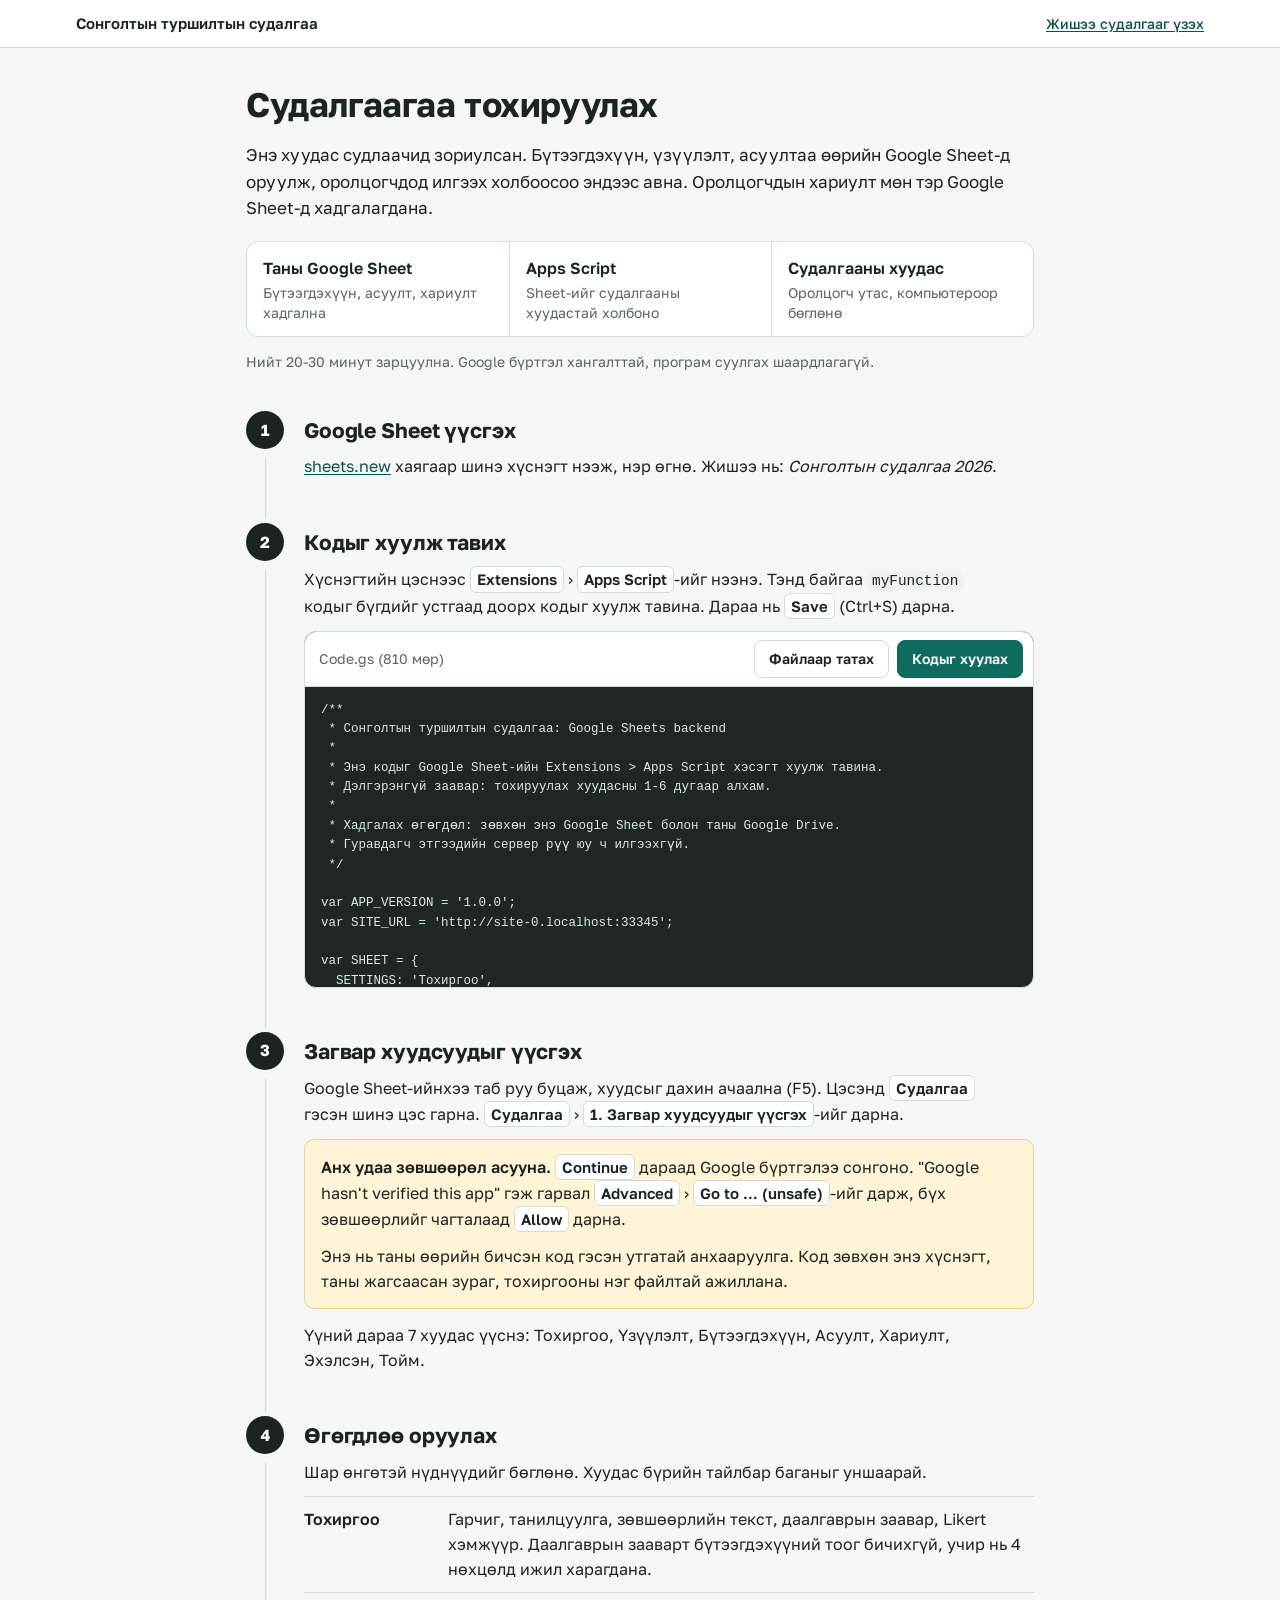
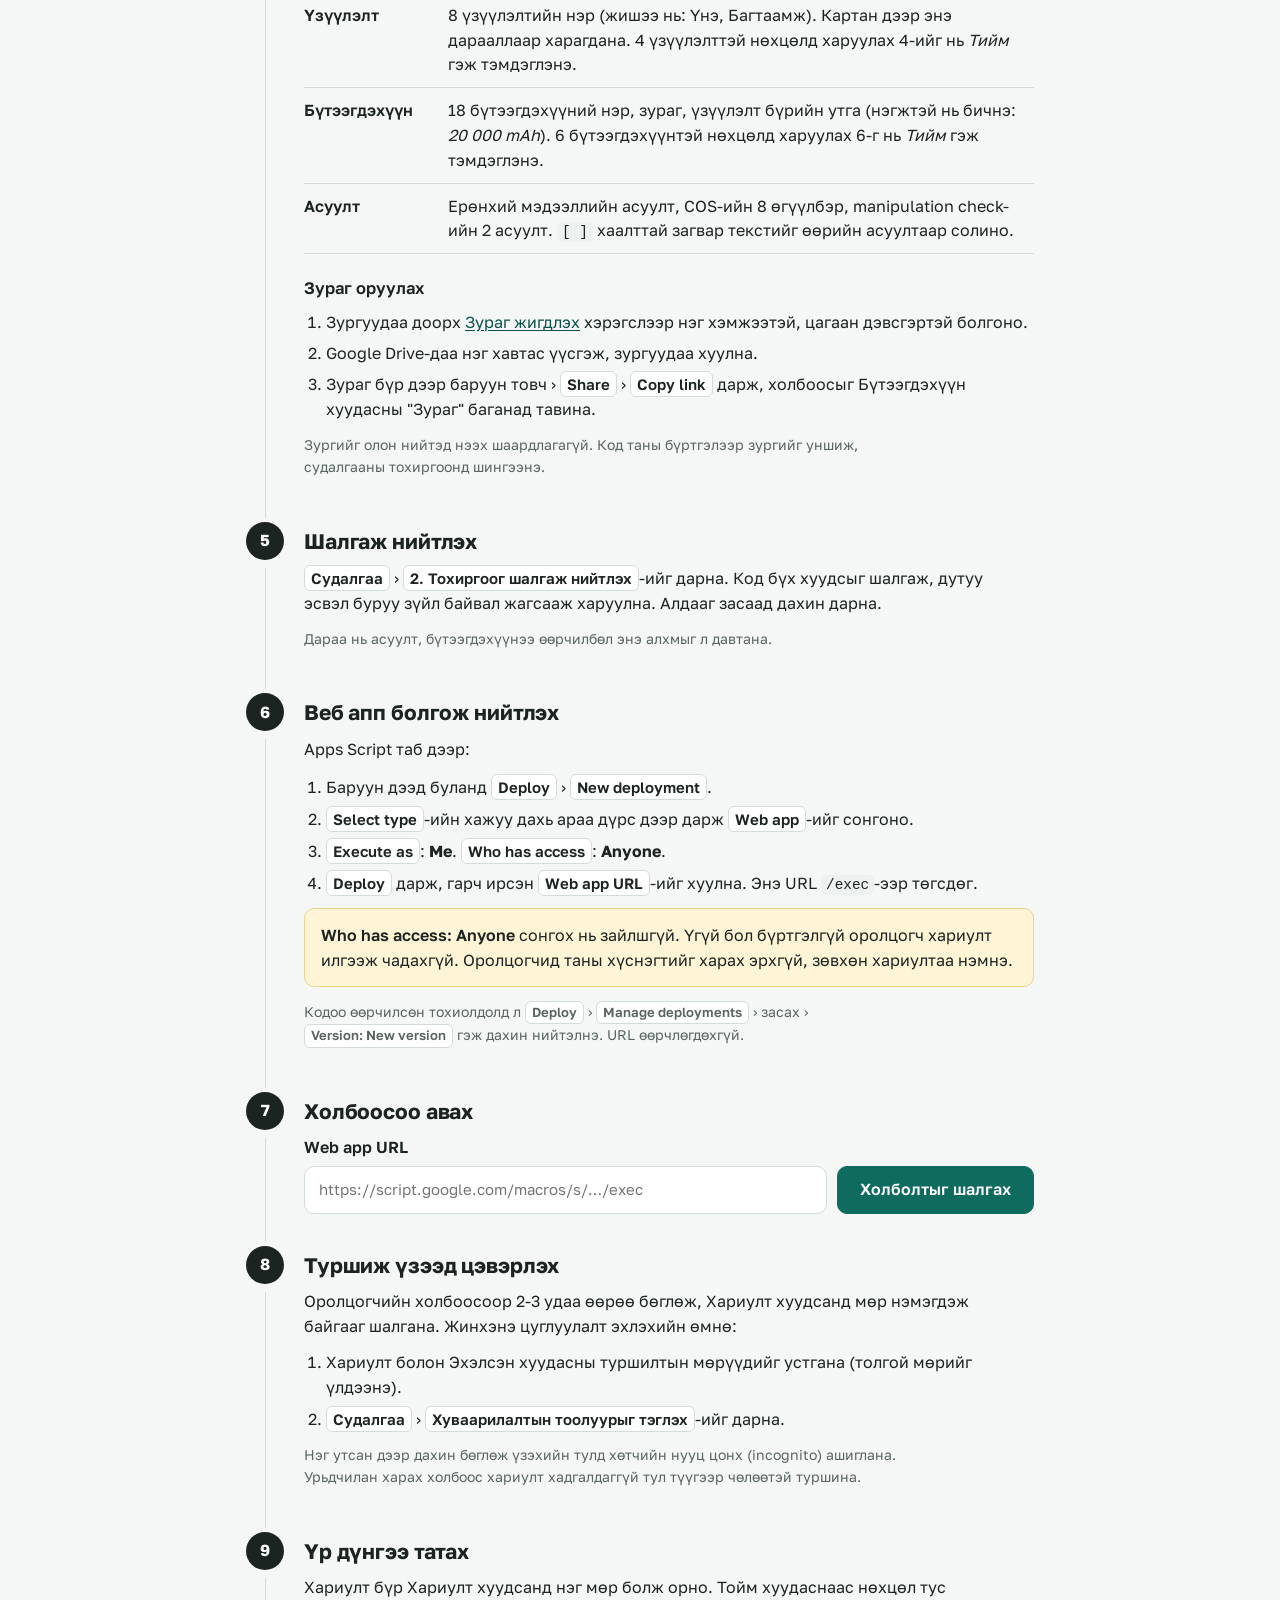
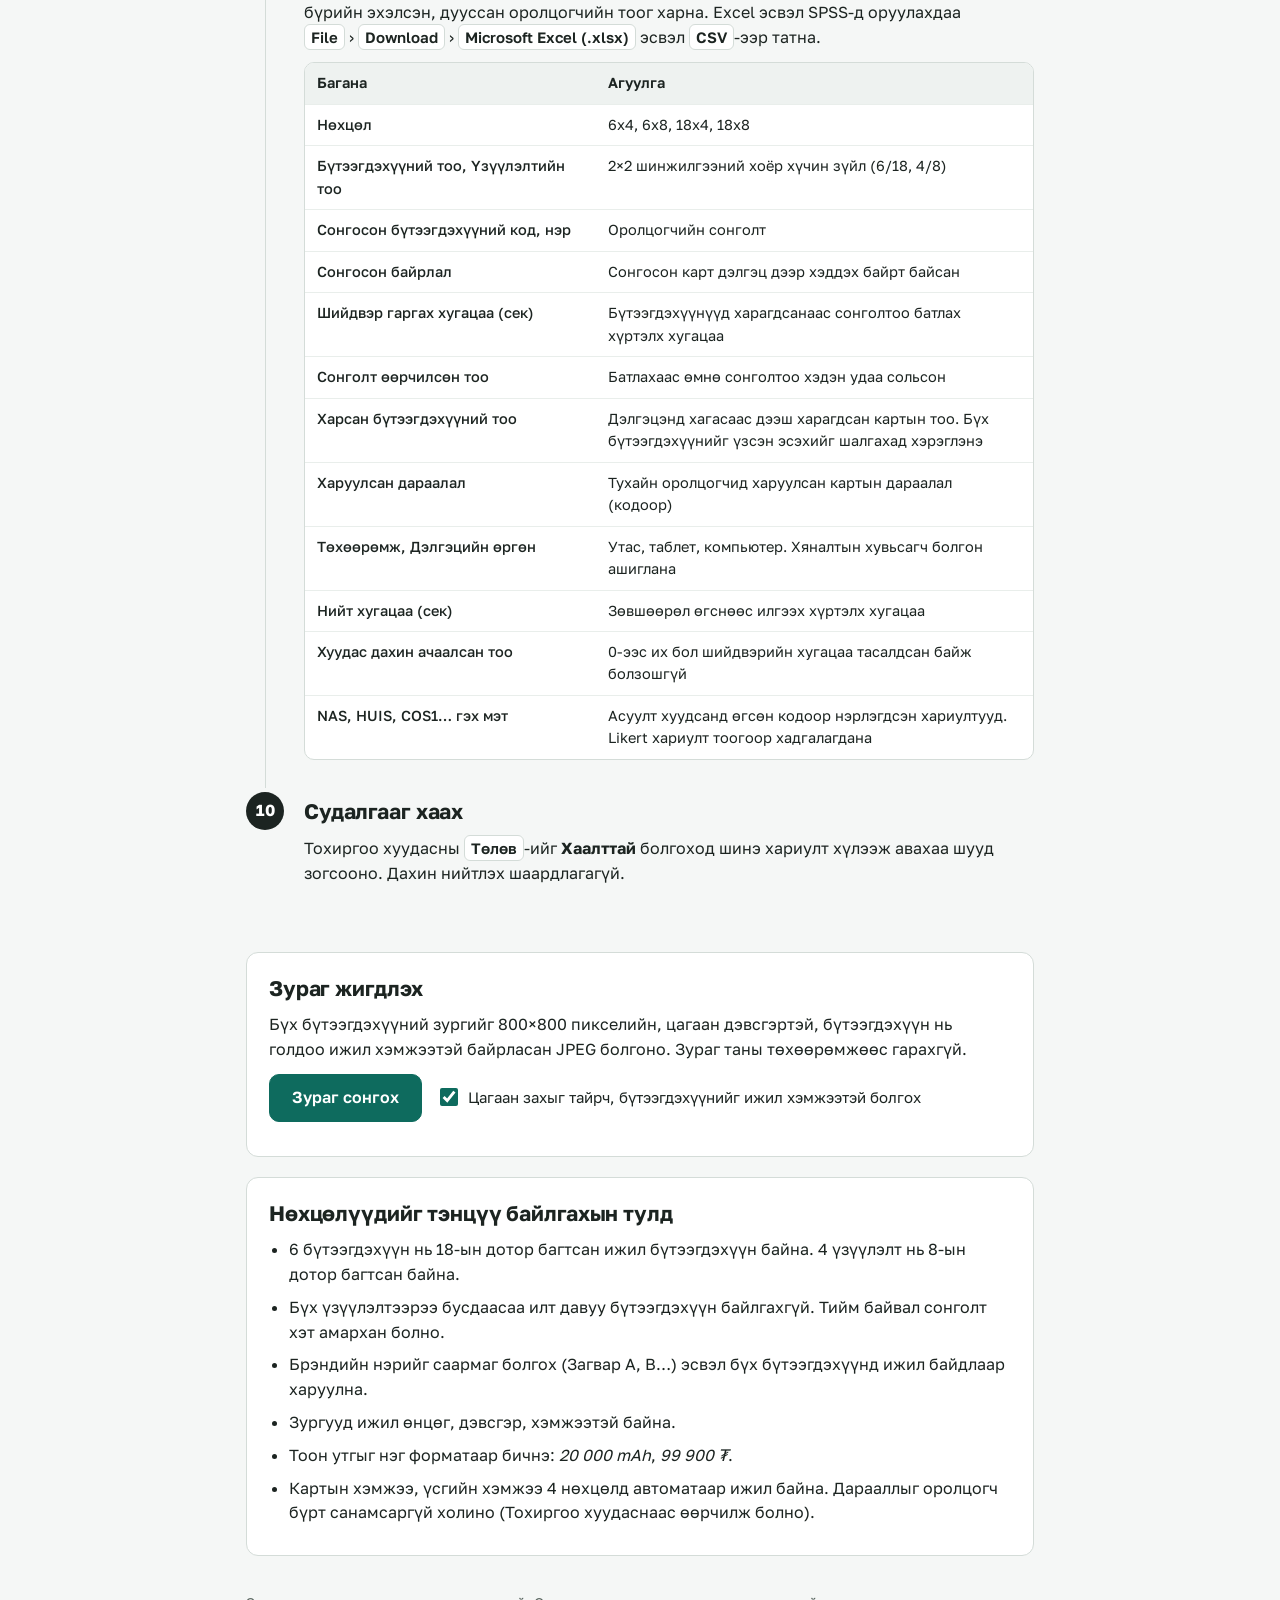
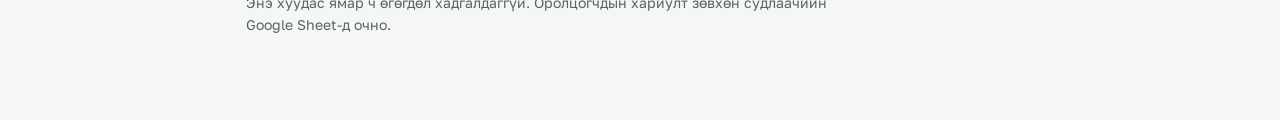
==== setup.html @ f1261e04 "Choice overload survey: participant page, researcher setup guide, Apps Script backend Co-Authored-By" ====
<!doctype html>
<html lang="mn">
<head>
  <meta charset="utf-8">
  <meta name="viewport" content="width=device-width, initial-scale=1, viewport-fit=cover">
  <meta name="robots" content="noindex, nofollow">
  <meta name="theme-color" content="#ffffff">
  <title>Судалгаагаа тохируулах</title>
  <link rel="icon" href="data:image/svg+xml,%3Csvg xmlns='http://www.w3.org/2000/svg' viewBox='0 0 32 32'%3E%3Crect width='32' height='32' rx='8' fill='%230e6b5e'/%3E%3Cpath d='M9 16.5l4.5 4.5L23 11.5' fill='none' stroke='white' stroke-width='3.2' stroke-linecap='round' stroke-linejoin='round'/%3E%3C/svg%3E">
  <link rel="stylesheet" href="assets/app.css">
  <link rel="stylesheet" href="assets/setup.css">
</head>
<body>
  <header class="topbar">
    <div class="topbar__inner">
      <span class="topbar__title">Сонголтын туршилтын судалгаа</span>
      <a class="topbar__link" href="./?demo=1">Жишээ судалгааг үзэх</a>
    </div>
  </header>

  <main class="doc">
    <section class="hero">
      <h1 class="title">Судалгаагаа тохируулах</h1>
      <p class="lead">Энэ хуудас судлаачид зориулсан. Бүтээгдэхүүн, үзүүлэлт, асуултаа өөрийн Google Sheet-д оруулж, оролцогчдод илгээх холбоосоо эндээс авна. Оролцогчдын хариулт мөн тэр Google Sheet-д хадгалагдана.</p>
      <div class="flow" aria-label="Ажиллах зарчим">
        <div class="flow__item"><strong>Таны Google Sheet</strong><span>Бүтээгдэхүүн, асуулт, хариулт хадгална</span></div>
        <div class="flow__item"><strong>Apps Script</strong><span>Sheet-ийг судалгааны хуудастай холбоно</span></div>
        <div class="flow__item"><strong>Судалгааны хуудас</strong><span>Оролцогч утас, компьютероор бөглөнө</span></div>
      </div>
      <p class="fine">Нийт 20-30 минут зарцуулна. Google бүртгэл хангалттай, програм суулгах шаардлагагүй.</p>
    </section>

    <ol class="steps">
      <li class="step-item" id="s1">
        <h2>Google Sheet үүсгэх</h2>
        <p><a href="https://sheets.new" target="_blank" rel="noopener">sheets.new</a> хаягаар шинэ хүснэгт нээж, нэр өгнө. Жишээ нь: <em>Сонголтын судалгаа 2026</em>.</p>
      </li>

      <li class="step-item" id="s2">
        <h2>Кодыг хуулж тавих</h2>
        <p>Хүснэгтийн цэснээс <span class="ui">Extensions</span> › <span class="ui">Apps Script</span>-ийг нээнэ. Тэнд байгаа <code>myFunction</code> кодыг бүгдийг устгаад доорх кодыг хуулж тавина. Дараа нь <span class="ui">Save</span> (Ctrl+S) дарна.</p>
        <div class="codebox">
          <div class="codebox__bar">
            <span id="codeInfo">Code.gs</span>
            <span class="codebox__actions">
              <button class="btn btn--small" type="button" id="downloadCode">Файлаар татах</button>
              <button class="btn btn--small btn--primary" type="button" id="copyCode">Кодыг хуулах</button>
            </span>
          </div>
          <pre class="codebox__pre" id="codePre" tabindex="0">Кодыг ачаалж байна…</pre>
        </div>
        <p class="fine" id="copyNote" role="status"></p>
      </li>

      <li class="step-item" id="s3">
        <h2>Загвар хуудсуудыг үүсгэх</h2>
        <p>Google Sheet-ийнхээ таб руу буцаж, хуудсыг дахин ачаална (F5). Цэсэнд <span class="ui">Судалгаа</span> гэсэн шинэ цэс гарна. <span class="ui">Судалгаа</span> › <span class="ui">1. Загвар хуудсуудыг үүсгэх</span>-ийг дарна.</p>
        <div class="callout">
          <p><strong>Анх удаа зөвшөөрөл асууна.</strong> <span class="ui">Continue</span> дараад Google бүртгэлээ сонгоно. "Google hasn't verified this app" гэж гарвал <span class="ui">Advanced</span> › <span class="ui">Go to … (unsafe)</span>-ийг дарж, бүх зөвшөөрлийг чагталаад <span class="ui">Allow</span> дарна.</p>
          <p>Энэ нь таны өөрийн бичсэн код гэсэн утгатай анхааруулга. Код зөвхөн энэ хүснэгт, таны жагсаасан зураг, тохиргооны нэг файлтай ажиллана.</p>
        </div>
        <p>Үүний дараа 7 хуудас үүснэ: Тохиргоо, Үзүүлэлт, Бүтээгдэхүүн, Асуулт, Хариулт, Эхэлсэн, Тойм.</p>
      </li>

      <li class="step-item" id="s4">
        <h2>Өгөгдлөө оруулах</h2>
        <p>Шар өнгөтэй нүднүүдийг бөглөнө. Хуудас бүрийн тайлбар баганыг уншаарай.</p>
        <dl class="sheetlist">
          <div><dt>Тохиргоо</dt><dd>Гарчиг, танилцуулга, зөвшөөрлийн текст, даалгаврын заавар, Likert хэмжүүр. Даалгаврын зааварт бүтээгдэхүүний тоог бичихгүй, учир нь 4 нөхцөлд ижил харагдана.</dd></div>
          <div><dt>Үзүүлэлт</dt><dd>8 үзүүлэлтийн нэр (жишээ нь: Үнэ, Багтаамж). Картан дээр энэ дарааллаар харагдана. 4 үзүүлэлттэй нөхцөлд харуулах 4-ийг нь <em>Тийм</em> гэж тэмдэглэнэ.</dd></div>
          <div><dt>Бүтээгдэхүүн</dt><dd>18 бүтээгдэхүүний нэр, зураг, үзүүлэлт бүрийн утга (нэгжтэй нь бичнэ: <em>20 000 mAh</em>). 6 бүтээгдэхүүнтэй нөхцөлд харуулах 6-г нь <em>Тийм</em> гэж тэмдэглэнэ.</dd></div>
          <div><dt>Асуулт</dt><dd>Ерөнхий мэдээллийн асуулт, COS-ийн 8 өгүүлбэр, manipulation check-ийн 2 асуулт. <code>[ ]</code> хаалттай загвар текстийг өөрийн асуултаар солино.</dd></div>
        </dl>
        <h3>Зураг оруулах</h3>
        <ol class="sub">
          <li>Зургуудаа доорх <a href="#imgtool">Зураг жигдлэх</a> хэрэгслээр нэг хэмжээтэй, цагаан дэвсгэртэй болгоно.</li>
          <li>Google Drive-даа нэг хавтас үүсгэж, зургуудаа хуулна.</li>
          <li>Зураг бүр дээр баруун товч › <span class="ui">Share</span> › <span class="ui">Copy link</span> дарж, холбоосыг Бүтээгдэхүүн хуудасны "Зураг" баганад тавина.</li>
        </ol>
        <p class="fine">Зургийг олон нийтэд нээх шаардлагагүй. Код таны бүртгэлээр зургийг уншиж, судалгааны тохиргоонд шингээнэ.</p>
      </li>

      <li class="step-item" id="s5">
        <h2>Шалгаж нийтлэх</h2>
        <p><span class="ui">Судалгаа</span> › <span class="ui">2. Тохиргоог шалгаж нийтлэх</span>-ийг дарна. Код бүх хуудсыг шалгаж, дутуу эсвэл буруу зүйл байвал жагсааж харуулна. Алдааг засаад дахин дарна.</p>
        <p class="fine">Дараа нь асуулт, бүтээгдэхүүнээ өөрчилбөл энэ алхмыг л давтана.</p>
      </li>

      <li class="step-item" id="s6">
        <h2>Веб апп болгож нийтлэх</h2>
        <p>Apps Script таб дээр:</p>
        <ol class="sub">
          <li>Баруун дээд буланд <span class="ui">Deploy</span> › <span class="ui">New deployment</span>.</li>
          <li><span class="ui">Select type</span>-ийн хажуу дахь араа дүрс дээр дарж <span class="ui">Web app</span>-ийг сонгоно.</li>
          <li><span class="ui">Execute as</span>: <strong>Me</strong>. <span class="ui">Who has access</span>: <strong>Anyone</strong>.</li>
          <li><span class="ui">Deploy</span> дарж, гарч ирсэн <span class="ui">Web app URL</span>-ийг хуулна. Энэ URL <code>/exec</code>-ээр төгсдөг.</li>
        </ol>
        <div class="callout">
          <p><strong>Who has access: Anyone</strong> сонгох нь зайлшгүй. Үгүй бол бүртгэлгүй оролцогч хариулт илгээж чадахгүй. Оролцогчид таны хүснэгтийг харах эрхгүй, зөвхөн хариултаа нэмнэ.</p>
        </div>
        <p class="fine">Кодоо өөрчилсөн тохиолдолд л <span class="ui">Deploy</span> › <span class="ui">Manage deployments</span> › засах › <span class="ui">Version: New version</span> гэж дахин нийтэлнэ. URL өөрчлөгдөхгүй.</p>
      </li>

      <li class="step-item" id="s7">
        <h2>Холбоосоо авах</h2>
        <form class="connect" id="connectForm" novalidate>
          <label for="apiUrl">Web app URL</label>
          <div class="connect__row">
            <input class="input" id="apiUrl" type="url" inputmode="url" autocomplete="off" spellcheck="false" placeholder="https://script.google.com/macros/s/…/exec">
            <button class="btn btn--primary" type="submit" id="checkBtn">Холболтыг шалгах</button>
          </div>
          <p class="q__error" id="connectErr" role="alert" hidden></p>
        </form>
        <div id="connectResult" hidden></div>
      </li>

      <li class="step-item" id="s8">
        <h2>Туршиж үзээд цэвэрлэх</h2>
        <p>Оролцогчийн холбоосоор 2-3 удаа өөрөө бөглөж, Хариулт хуудсанд мөр нэмэгдэж байгааг шалгана. Жинхэнэ цуглуулалт эхлэхийн өмнө:</p>
        <ol class="sub">
          <li>Хариулт болон Эхэлсэн хуудасны туршилтын мөрүүдийг устгана (толгой мөрийг үлдээнэ).</li>
          <li><span class="ui">Судалгаа</span> › <span class="ui">Хуваарилалтын тоолуурыг тэглэх</span>-ийг дарна.</li>
        </ol>
        <p class="fine">Нэг утсан дээр дахин бөглөж үзэхийн тулд хөтчийн нууц цонх (incognito) ашиглана. Урьдчилан харах холбоос хариулт хадгалдаггүй тул түүгээр чөлөөтэй туршина.</p>
      </li>

      <li class="step-item" id="s9">
        <h2>Үр дүнгээ татах</h2>
        <p>Хариулт бүр Хариулт хуудсанд нэг мөр болж орно. Тойм хуудаснаас нөхцөл тус бүрийн эхэлсэн, дууссан оролцогчийн тоог харна. Excel эсвэл SPSS-д оруулахдаа <span class="ui">File</span> › <span class="ui">Download</span> › <span class="ui">Microsoft Excel (.xlsx)</span> эсвэл <span class="ui">CSV</span>-ээр татна.</p>
        <div class="tablewrap">
          <table class="dict">
            <thead><tr><th scope="col">Багана</th><th scope="col">Агуулга</th></tr></thead>
            <tbody>
              <tr><td>Нөхцөл</td><td>6x4, 6x8, 18x4, 18x8</td></tr>
              <tr><td>Бүтээгдэхүүний тоо, Үзүүлэлтийн тоо</td><td>2×2 шинжилгээний хоёр хүчин зүйл (6/18, 4/8)</td></tr>
              <tr><td>Сонгосон бүтээгдэхүүний код, нэр</td><td>Оролцогчийн сонголт</td></tr>
              <tr><td>Сонгосон байрлал</td><td>Сонгосон карт дэлгэц дээр хэддэх байрт байсан</td></tr>
              <tr><td>Шийдвэр гаргах хугацаа (сек)</td><td>Бүтээгдэхүүнүүд харагдсанаас сонголтоо батлах хүртэлх хугацаа</td></tr>
              <tr><td>Сонголт өөрчилсөн тоо</td><td>Батлахаас өмнө сонголтоо хэдэн удаа сольсон</td></tr>
              <tr><td>Харсан бүтээгдэхүүний тоо</td><td>Дэлгэцэнд хагасаас дээш харагдсан картын тоо. Бүх бүтээгдэхүүнийг үзсэн эсэхийг шалгахад хэрэглэнэ</td></tr>
              <tr><td>Харуулсан дараалал</td><td>Тухайн оролцогчид харуулсан картын дараалал (кодоор)</td></tr>
              <tr><td>Төхөөрөмж, Дэлгэцийн өргөн</td><td>Утас, таблет, компьютер. Хяналтын хувьсагч болгон ашиглана</td></tr>
              <tr><td>Нийт хугацаа (сек)</td><td>Зөвшөөрөл өгснөөс илгээх хүртэлх хугацаа</td></tr>
              <tr><td>Хуудас дахин ачаалсан тоо</td><td>0-ээс их бол шийдвэрийн хугацаа тасалдсан байж болзошгүй</td></tr>
              <tr><td>NAS, HUIS, COS1… гэх мэт</td><td>Асуулт хуудсанд өгсөн кодоор нэрлэгдсэн хариултууд. Likert хариулт тоогоор хадгалагдана</td></tr>
            </tbody>
          </table>
        </div>
      </li>

      <li class="step-item" id="s10">
        <h2>Судалгааг хаах</h2>
        <p>Тохиргоо хуудасны <span class="ui">Төлөв</span>-ийг <strong>Хаалттай</strong> болгоход шинэ хариулт хүлээж авахаа шууд зогсооно. Дахин нийтлэх шаардлагагүй.</p>
      </li>
    </ol>

    <section class="tool" id="imgtool" aria-labelledby="imgtoolTitle">
      <h2 id="imgtoolTitle">Зураг жигдлэх</h2>
      <p>Бүх бүтээгдэхүүний зургийг 800×800 пикселийн, цагаан дэвсгэртэй, бүтээгдэхүүн нь голдоо ижил хэмжээтэй байрласан JPEG болгоно. Зураг таны төхөөрөмжөөс гарахгүй.</p>
      <div class="tool__controls">
        <label class="btn btn--primary filepick">Зураг сонгох<input type="file" id="imgInput" accept="image/*" multiple></label>
        <label class="check"><input type="checkbox" id="imgTrim" checked> Цагаан захыг тайрч, бүтээгдэхүүнийг ижил хэмжээтэй болгох</label>
      </div>
      <p class="fine" id="imgStatus" role="status"></p>
      <div class="thumbs" id="imgThumbs"></div>
      <div class="actions" id="imgActions" hidden>
        <button class="btn btn--primary" type="button" id="imgZip">Бүгдийг ZIP-ээр татах</button>
        <button class="btn" type="button" id="imgClear">Цэвэрлэх</button>
      </div>
    </section>

    <section class="tool" aria-labelledby="methodTitle">
      <h2 id="methodTitle">Нөхцөлүүдийг тэнцүү байлгахын тулд</h2>
      <ul class="checklist">
        <li>6 бүтээгдэхүүн нь 18-ын дотор багтсан ижил бүтээгдэхүүн байна. 4 үзүүлэлт нь 8-ын дотор багтсан байна.</li>
        <li>Бүх үзүүлэлтээрээ бусдаасаа илт давуу бүтээгдэхүүн байлгахгүй. Тийм байвал сонголт хэт амархан болно.</li>
        <li>Брэндийн нэрийг саармаг болгох (Загвар A, B…) эсвэл бүх бүтээгдэхүүнд ижил байдлаар харуулна.</li>
        <li>Зургууд ижил өнцөг, дэвсгэр, хэмжээтэй байна.</li>
        <li>Тоон утгыг нэг форматаар бичнэ: <em>20 000 mAh</em>, <em>99 900 ₮</em>.</li>
        <li>Картын хэмжээ, үсгийн хэмжээ 4 нөхцөлд автоматаар ижил байна. Дарааллыг оролцогч бүрт санамсаргүй холино (Тохиргоо хуудаснаас өөрчилж болно).</li>
      </ul>
    </section>

    <footer class="docfoot">
      <p>Энэ хуудас ямар ч өгөгдөл хадгалдаггүй. Оролцогчдын хариулт зөвхөн судлаачийн Google Sheet-д очно.</p>
    </footer>
  </main>

  <script src="assets/vendor/qrcode.js" defer></script>
  <script src="assets/setup.js" defer></script>
</body>
</html>
---- assets/app.css ----
/* Сонголтын туршилтын судалгаа: нийтлэг загвар
   Туршилтын хяналтын үүднээс бүх оролцогчид нэг ижил (цайвар) өнгөөр харагдана. */

@font-face { font-family: "Golos Text"; font-style: normal; font-display: swap; font-weight: 400; src: url(fonts/golos-text-cyrillic-ext-400-normal.woff2) format("woff2"); unicode-range: U+0460-052F, U+1C80-1C8A, U+20B4, U+2DE0-2DFF, U+A640-A69F, U+FE2E-FE2F; }
@font-face { font-family: "Golos Text"; font-style: normal; font-display: swap; font-weight: 400; src: url(fonts/golos-text-cyrillic-400-normal.woff2) format("woff2"); unicode-range: U+0301, U+0400-045F, U+0490-0491, U+04B0-04B1, U+2116; }
@font-face { font-family: "Golos Text"; font-style: normal; font-display: swap; font-weight: 400; src: url(fonts/golos-text-latin-400-normal.woff2) format("woff2"); unicode-range: U+0000-00FF, U+0131, U+0152-0153, U+02BB-02BC, U+02C6, U+02DA, U+02DC, U+0304, U+0308, U+0329, U+2000-206F, U+20AC, U+2122, U+2191, U+2193, U+2212, U+2215, U+FEFF, U+FFFD; }
@font-face { font-family: "Golos Text"; font-style: normal; font-display: swap; font-weight: 500; src: url(fonts/golos-text-cyrillic-ext-500-normal.woff2) format("woff2"); unicode-range: U+0460-052F, U+1C80-1C8A, U+20B4, U+2DE0-2DFF, U+A640-A69F, U+FE2E-FE2F; }
@font-face { font-family: "Golos Text"; font-style: normal; font-display: swap; font-weight: 500; src: url(fonts/golos-text-cyrillic-500-normal.woff2) format("woff2"); unicode-range: U+0301, U+0400-045F, U+0490-0491, U+04B0-04B1, U+2116; }
@font-face { font-family: "Golos Text"; font-style: normal; font-display: swap; font-weight: 500; src: url(fonts/golos-text-latin-500-normal.woff2) format("woff2"); unicode-range: U+0000-00FF, U+0131, U+0152-0153, U+02BB-02BC, U+02C6, U+02DA, U+02DC, U+0304, U+0308, U+0329, U+2000-206F, U+20AC, U+2122, U+2191, U+2193, U+2212, U+2215, U+FEFF, U+FFFD; }
@font-face { font-family: "Golos Text"; font-style: normal; font-display: swap; font-weight: 600; src: url(fonts/golos-text-cyrillic-ext-600-normal.woff2) format("woff2"); unicode-range: U+0460-052F, U+1C80-1C8A, U+20B4, U+2DE0-2DFF, U+A640-A69F, U+FE2E-FE2F; }
@font-face { font-family: "Golos Text"; font-style: normal; font-display: swap; font-weight: 600; src: url(fonts/golos-text-cyrillic-600-normal.woff2) format("woff2"); unicode-range: U+0301, U+0400-045F, U+0490-0491, U+04B0-04B1, U+2116; }
@font-face { font-family: "Golos Text"; font-style: normal; font-display: swap; font-weight: 600; src: url(fonts/golos-text-latin-600-normal.woff2) format("woff2"); unicode-range: U+0000-00FF, U+0131, U+0152-0153, U+02BB-02BC, U+02C6, U+02DA, U+02DC, U+0304, U+0308, U+0329, U+2000-206F, U+20AC, U+2122, U+2191, U+2193, U+2212, U+2215, U+FEFF, U+FFFD; }
@font-face { font-family: "Golos Text"; font-style: normal; font-display: swap; font-weight: 700; src: url(fonts/golos-text-cyrillic-ext-700-normal.woff2) format("woff2"); unicode-range: U+0460-052F, U+1C80-1C8A, U+20B4, U+2DE0-2DFF, U+A640-A69F, U+FE2E-FE2F; }
@font-face { font-family: "Golos Text"; font-style: normal; font-display: swap; font-weight: 700; src: url(fonts/golos-text-cyrillic-700-normal.woff2) format("woff2"); unicode-range: U+0301, U+0400-045F, U+0490-0491, U+04B0-04B1, U+2116; }
@font-face { font-family: "Golos Text"; font-style: normal; font-display: swap; font-weight: 700; src: url(fonts/golos-text-latin-700-normal.woff2) format("woff2"); unicode-range: U+0000-00FF, U+0131, U+0152-0153, U+02BB-02BC, U+02C6, U+02DA, U+02DC, U+0304, U+0308, U+0329, U+2000-206F, U+20AC, U+2122, U+2191, U+2193, U+2212, U+2215, U+FEFF, U+FFFD; }

:root {
  color-scheme: light;
  --paper: #f5f7f6;
  --surface: #ffffff;
  --ink: #1c2421;
  --muted: #59655f;
  --line: #d4dcd8;
  --line-soft: #e9eeeb;
  --accent: #0e6b5e;
  --accent-ink: #0a5249;
  --accent-tint: #e3f1ed;
  --danger: #b42318;
  --danger-tint: #fdeceb;
  --note: #fff4d6;
  --note-line: #ecd48f;
  --radius: 12px;
  --font: "Golos Text", system-ui, -apple-system, "Segoe UI", Roboto, Arial, sans-serif;
  --mono: ui-monospace, "SFMono-Regular", Menlo, Consolas, monospace;
}

*, *::before, *::after { box-sizing: border-box; }
html { -webkit-text-size-adjust: 100%; text-size-adjust: 100%; scroll-padding-top: 76px; scroll-padding-bottom: 96px; }
body {
  margin: 0;
  background: var(--paper);
  color: var(--ink);
  font: 400 16px/1.55 var(--font);
  -webkit-font-smoothing: antialiased;
  text-rendering: optimizeLegibility;
}
img { max-width: 100%; display: block; }
a { color: var(--accent-ink); text-underline-offset: 2px; }
a:hover { color: var(--accent); }
button, input, select, textarea { font: inherit; color: inherit; }
:focus-visible { outline: 3px solid var(--accent); outline-offset: 2px; }
.visually-hidden { position: absolute !important; width: 1px; height: 1px; padding: 0; margin: -1px; overflow: hidden; clip: rect(0 0 0 0); white-space: nowrap; border: 0; }
[hidden] { display: none !important; }

/* ---------- Дээд мөр ---------- */
.topbar { position: sticky; top: 0; z-index: 20; background: var(--surface); border-bottom: 1px solid var(--line); }
.topbar__inner { max-width: 1160px; margin: 0 auto; padding: 12px 16px; display: flex; align-items: baseline; justify-content: space-between; gap: 16px; }
.topbar__title { font-weight: 600; font-size: 15px; min-width: 0; overflow: hidden; text-overflow: ellipsis; white-space: nowrap; }
.topbar__step { font-size: 14px; color: var(--muted); font-variant-numeric: tabular-nums; flex: none; }
.progress { height: 3px; background: var(--line-soft); }
.progress__bar { height: 100%; width: 0; background: var(--accent); transition: width 240ms ease; }

.banner { background: var(--note); border-bottom: 1px solid var(--note-line); font-size: 14px; }
.banner__inner { max-width: 1160px; margin: 0 auto; padding: 10px 16px; display: flex; flex-wrap: wrap; align-items: center; gap: 8px 14px; }
.banner strong { font-weight: 600; }
.chips { display: flex; flex-wrap: wrap; gap: 6px; }
.chip { display: inline-flex; align-items: center; height: 30px; padding: 0 12px; border-radius: 999px; border: 1px solid var(--note-line); background: #fffaf0; color: var(--ink); text-decoration: none; font-size: 14px; font-variant-numeric: tabular-nums; }
.chip[aria-current="true"] { background: var(--ink); color: #fff; border-color: var(--ink); }

/* ---------- Үндсэн хэсэг ---------- */
.wrap { max-width: 680px; margin: 0 auto; padding: 28px 16px 56px; }
.wrap--wide { max-width: 1160px; }
.wrap:focus { outline: none; }
.step--task { padding-bottom: 120px; }

.title { font-size: clamp(26px, 5.2vw, 34px); line-height: 1.18; font-weight: 700; letter-spacing: -0.012em; margin: 4px 0 18px; text-wrap: balance; }
.h2 { font-size: clamp(21px, 4vw, 25px); line-height: 1.25; font-weight: 700; letter-spacing: -0.008em; margin: 0 0 10px; }
.prose { max-width: 64ch; }
.prose p { margin: 0 0 12px; }
.lead { color: var(--muted); margin: 0 0 24px; max-width: 64ch; }
.fine { font-size: 14px; color: var(--muted); }

.loading { display: flex; align-items: center; gap: 12px; color: var(--muted); padding: 48px 0; }
.spinner { width: 20px; height: 20px; border-radius: 50%; border: 2.5px solid var(--line); border-top-color: var(--accent); animation: spin 0.8s linear infinite; flex: none; }
@keyframes spin { to { transform: rotate(360deg); } }

.notice { background: var(--surface); border: 1px solid var(--line); border-radius: var(--radius); padding: 22px; }
.notice--error { border-color: #f1b7b1; background: var(--danger-tint); }
.notice h1, .notice h2 { margin-top: 0; }

/* ---------- Товч ---------- */
.actions { display: flex; flex-wrap: wrap; gap: 10px; align-items: center; margin-top: 24px; }
.btn {
  display: inline-flex; align-items: center; justify-content: center; gap: 8px;
  min-height: 48px; padding: 0 22px; border-radius: 10px;
  border: 1.5px solid var(--line); background: var(--surface); color: var(--ink);
  font-weight: 600; font-size: 16px; cursor: pointer; text-decoration: none;
  transition: background-color 120ms ease, border-color 120ms ease;
}
.btn:hover { border-color: #b6c2bc; }
.btn--primary { background: var(--accent); border-color: var(--accent); color: #fff; }
.btn--primary:hover { background: var(--accent-ink); border-color: var(--accent-ink); color: #fff; }
.btn[disabled] { opacity: 0.45; cursor: not-allowed; }
.btn--small { min-height: 38px; padding: 0 14px; font-size: 14px; border-radius: 8px; }
.btn .spinner { width: 16px; height: 16px; border-color: rgba(255, 255, 255, 0.45); border-top-color: #fff; }

/* ---------- Зөвшөөрөл ---------- */
.consent { display: flex; gap: 12px; align-items: flex-start; margin-top: 22px; padding: 16px; background: var(--surface); border: 1.5px solid var(--line); border-radius: var(--radius); cursor: pointer; }
.consent input { width: 22px; height: 22px; margin: 1px 0 0; accent-color: var(--accent); flex: none; }
.consent.has-error { border-color: var(--danger); }

/* ---------- Асуулт ---------- */
.section-intro { margin: 0 0 26px; }
.q { border: 0; margin: 0 0 30px; padding: 0; min-width: 0; }
.q__text { font-size: 16.5px; font-weight: 500; line-height: 1.45; padding: 0; margin-bottom: 12px; display: flex; gap: 8px; }
.q__num { color: var(--muted); font-variant-numeric: tabular-nums; flex: none; }
.q__opt-mark { color: var(--muted); font-size: 14px; font-weight: 400; }
.q__error { color: var(--danger); font-size: 14px; margin: 8px 0 0; }

.likert__scale { display: grid; grid-template-columns: repeat(var(--n, 7), minmax(0, 1fr)); gap: 6px; }
.likert__opt { position: relative; display: block; cursor: pointer; }
.likert__opt input { position: absolute; opacity: 0; inset: 0; margin: 0; cursor: pointer; }
.likert__opt span { display: flex; align-items: center; justify-content: center; height: 46px; border: 1.5px solid var(--line); border-radius: 9px; background: var(--surface); font-weight: 600; font-variant-numeric: tabular-nums; transition: background-color 100ms ease, border-color 100ms ease; }
.likert__opt:hover span { border-color: #b6c2bc; }
.likert__opt input:checked + span { background: var(--accent); border-color: var(--accent); color: #fff; }
.likert__opt input:focus-visible + span { outline: 3px solid var(--accent); outline-offset: 2px; }
.likert__ends { display: flex; justify-content: space-between; gap: 16px; margin-top: 8px; font-size: 13.5px; color: var(--muted); }
.likert__ends span:last-child { text-align: right; }

.options { display: grid; gap: 8px; }
.option { display: flex; align-items: center; gap: 12px; padding: 12px 14px; background: var(--surface); border: 1.5px solid var(--line); border-radius: 10px; cursor: pointer; }
.option input { width: 20px; height: 20px; margin: 0; accent-color: var(--accent); flex: none; }
.option:has(input:checked) { border-color: var(--accent); background: var(--accent-tint); }

.input { width: 100%; max-width: 420px; min-height: 48px; padding: 0 14px; border: 1.5px solid var(--line); border-radius: 10px; background: var(--surface); }
.input:focus { border-color: var(--accent); outline: 3px solid rgba(14, 107, 94, 0.18); outline-offset: 0; }
.input--short { max-width: 160px; font-variant-numeric: tabular-nums; }

.q.has-error .likert__opt span, .q.has-error .option, .q.has-error .input { border-color: var(--danger); }

/* ---------- Бүтээгдэхүүний карт ---------- */
.task-head { max-width: 680px; margin-bottom: 20px; }
.grid { display: grid; gap: 12px; grid-template-columns: repeat(auto-fill, minmax(min(100%, 340px), 1fr)); }
.pcard {
  position: relative; display: grid; grid-template-columns: 112px minmax(0, 1fr); gap: 14px; align-items: start;
  padding: 14px; background: var(--surface); border: 1.5px solid var(--line); border-radius: var(--radius);
  cursor: pointer; transition: border-color 120ms ease, background-color 120ms ease;
}
.pcard:hover { border-color: #b3bfb9; }
.pcard__input { position: absolute; opacity: 0; width: 1px; height: 1px; pointer-events: none; }
.pcard:has(.pcard__input:focus-visible) { outline: 3px solid var(--accent); outline-offset: 2px; }
.pcard.is-selected { border-color: var(--accent); background: var(--accent-tint); box-shadow: inset 0 0 0 1px var(--accent); }
.pcard__media { width: 112px; aspect-ratio: 1 / 1; border-radius: 8px; background: #fff; border: 1px solid var(--line-soft); display: grid; place-items: center; overflow: hidden; }
.pcard__media img { width: 100%; height: 100%; object-fit: contain; }
.pcard__name { display: block; font-weight: 600; font-size: 16px; line-height: 1.3; margin: 1px 28px 8px 0; }
.specs { display: grid; }
.spec { display: flex; justify-content: space-between; align-items: baseline; gap: 12px; padding: 4px 0; border-top: 1px solid var(--line-soft); font-size: 14px; line-height: 1.35; }
.spec:first-child { border-top: 0; padding-top: 0; }
.spec__k { color: var(--muted); font-size: 13.5px; }
.spec__v { font-weight: 600; text-align: right; font-variant-numeric: tabular-nums; }
.pcard__mark { position: absolute; top: 12px; right: 12px; width: 22px; height: 22px; border-radius: 50%; border: 1.5px solid var(--line); background: var(--surface); }
.pcard.is-selected .pcard__mark { border-color: var(--accent); background: var(--accent); }
.pcard.is-selected .pcard__mark::after { content: ""; position: absolute; left: 6.5px; top: 3px; width: 5px; height: 10px; border: solid #fff; border-width: 0 2px 2px 0; transform: rotate(45deg); }

.choicebar { position: fixed; left: 0; right: 0; bottom: 0; z-index: 30; background: var(--surface); border-top: 1px solid var(--line); padding: 12px 16px calc(12px + env(safe-area-inset-bottom)); }
.choicebar__inner { max-width: 1160px; margin: 0 auto; display: flex; align-items: center; justify-content: space-between; gap: 14px; }
.choicebar__status { margin: 0; min-width: 0; font-size: 15px; overflow: hidden; text-overflow: ellipsis; white-space: nowrap; color: var(--muted); }
.choicebar__status strong { color: var(--ink); font-weight: 600; }
.choicebar .btn { flex: none; }

/* ---------- Харилцах цонх ---------- */
.dialog { border: 0; padding: 0; border-radius: 14px; max-width: min(440px, calc(100vw - 32px)); width: 100%; color: var(--ink); box-shadow: 0 24px 60px rgba(28, 36, 33, 0.28); }
.dialog::backdrop { background: rgba(28, 36, 33, 0.48); }
.dialog form { padding: 22px; }
.dialog h2 { font-size: 19px; margin: 0 0 8px; }
.dialog .actions { margin-top: 18px; justify-content: flex-end; }
.dialog__pick { display: flex; gap: 12px; align-items: center; margin: 12px 0 4px; padding: 10px; border: 1px solid var(--line); border-radius: 10px; }
.dialog__pick img { width: 56px; height: 56px; object-fit: contain; border-radius: 6px; background: #fff; }
.dialog__pick strong { font-weight: 600; }

details.payload { margin-top: 24px; background: var(--surface); border: 1px solid var(--line); border-radius: 10px; padding: 12px 14px; }
details.payload summary { cursor: pointer; font-weight: 600; font-size: 14px; }
details.payload pre { overflow: auto; font: 12.5px/1.5 var(--mono); margin: 10px 0 0; white-space: pre-wrap; word-break: break-all; }

@media (max-width: 420px) {
  .pcard { grid-template-columns: 96px minmax(0, 1fr); gap: 12px; padding: 12px; }
  .pcard__media { width: 96px; }
  .likert__scale { gap: 4px; }
  .likert__opt span { height: 44px; }
  .choicebar .btn { padding: 0 16px; }
}

@media (prefers-reduced-motion: reduce) {
  *, *::before, *::after { transition: none !important; animation-duration: 0.01ms !important; animation-iteration-count: 1 !important; }
}
---- assets/setup.css ----
/* Судлаачийн тохируулах хуудас */

.topbar__link { font-size: 14px; font-weight: 500; white-space: nowrap; }

.doc { max-width: 820px; margin: 0 auto; padding: 32px 16px 72px; }
.doc h2 { font-size: 21px; line-height: 1.3; font-weight: 700; margin: 0 0 10px; letter-spacing: -0.006em; }
.doc h3 { font-size: 16.5px; font-weight: 600; margin: 22px 0 8px; }
.doc p { margin: 0 0 12px; max-width: 70ch; }
.doc code { font: 0.9em/1 var(--mono); background: #edf1ef; border-radius: 5px; padding: 2px 5px; }
.ui { display: inline-block; font-weight: 600; font-size: 0.94em; background: var(--surface); border: 1px solid var(--line); border-radius: 6px; padding: 0 6px; line-height: 1.6; white-space: nowrap; }

.hero { margin-bottom: 40px; }
.hero .lead { font-size: 17px; color: var(--ink); }
.flow { display: grid; grid-template-columns: repeat(3, minmax(0, 1fr)); margin: 20px 0 14px; border: 1px solid var(--line); border-radius: var(--radius); background: var(--surface); overflow: hidden; }
.flow__item { padding: 14px 16px; display: grid; gap: 2px; position: relative; }
.flow__item + .flow__item { border-left: 1px solid var(--line); }
.flow__item strong { font-weight: 600; }
.flow__item span { font-size: 14px; color: var(--muted); line-height: 1.4; }
@media (max-width: 640px) {
  .flow { grid-template-columns: 1fr; }
  .flow__item + .flow__item { border-left: 0; border-top: 1px solid var(--line); }
}

/* Алхмууд: бодит дараалал тул дугаартай */
.steps { list-style: none; counter-reset: step; margin: 0; padding: 0; }
.step-item { counter-increment: step; position: relative; padding: 0 0 34px 58px; }
.step-item::before {
  content: counter(step); position: absolute; left: 0; top: -2px;
  width: 38px; height: 38px; border-radius: 50%; display: grid; place-items: center;
  background: var(--ink); color: #fff; font-weight: 700; font-size: 16px; font-variant-numeric: tabular-nums;
}
.step-item::after { content: ""; position: absolute; left: 18.5px; top: 44px; bottom: 6px; width: 1px; background: var(--line); }
.step-item:last-child::after { display: none; }
.step-item h2 { padding-top: 4px; }
@media (max-width: 520px) {
  .step-item { padding-left: 46px; }
  .step-item::before { width: 32px; height: 32px; font-size: 14.5px; }
  .step-item::after { left: 15.5px; top: 38px; }
}

ol.sub { margin: 0 0 12px; padding-left: 22px; }
ol.sub li { margin-bottom: 6px; }

.callout { background: var(--note); border: 1px solid var(--note-line); border-radius: 10px; padding: 14px 16px; margin: 0 0 14px; }
.callout p:last-child { margin-bottom: 0; }
.callout strong { font-weight: 600; }

.sheetlist { margin: 0 0 8px; border-top: 1px solid var(--line); }
.sheetlist > div { display: grid; grid-template-columns: 130px minmax(0, 1fr); gap: 14px; padding: 10px 0; border-bottom: 1px solid var(--line); }
.sheetlist dt { font-weight: 600; }
.sheetlist dd { margin: 0; }
@media (max-width: 520px) { .sheetlist > div { grid-template-columns: 1fr; gap: 2px; } }

/* Код */
.codebox { border: 1px solid var(--line); border-radius: var(--radius); overflow: hidden; background: #1f2724; }
.codebox__bar { display: flex; flex-wrap: wrap; align-items: center; justify-content: space-between; gap: 10px; padding: 8px 10px 8px 14px; background: var(--surface); border-bottom: 1px solid var(--line); font-size: 14px; color: var(--muted); }
.codebox__actions { display: flex; gap: 8px; }
.codebox__pre { margin: 0; max-height: 300px; overflow: auto; padding: 14px 16px; color: #dfe8e4; font: 12.5px/1.55 var(--mono); white-space: pre; tab-size: 2; }

/* Холболт */
.connect label { display: block; font-weight: 600; margin-bottom: 6px; }
.connect__row { display: flex; gap: 10px; flex-wrap: wrap; }
.connect__row .input { flex: 1 1 320px; max-width: none; font-size: 15px; }
.result { margin-top: 18px; background: var(--surface); border: 1px solid var(--line); border-radius: var(--radius); padding: 18px; }
.result--ok { border-color: #9cc9bd; }
.result h3 { margin-top: 0; }
.result__meta { display: grid; grid-template-columns: max-content minmax(0, 1fr); gap: 4px 16px; margin: 0 0 16px; font-size: 15px; }
.result__meta dt { color: var(--muted); }
.result__meta dd { margin: 0; font-weight: 500; }
.badge { display: inline-flex; align-items: center; height: 24px; padding: 0 10px; border-radius: 999px; font-size: 13px; font-weight: 600; background: var(--accent-tint); color: var(--accent-ink); }
.badge--closed { background: var(--danger-tint); color: var(--danger); }
.linkbox { display: flex; gap: 8px; flex-wrap: wrap; margin: 6px 0 4px; }
.linkbox input { flex: 1 1 300px; max-width: none; font: 13.5px/1.4 var(--mono); }
.share { display: grid; grid-template-columns: minmax(0, 1fr) auto; gap: 18px; align-items: start; }
.qr { width: 148px; text-align: center; font-size: 13px; }
.qr__img { width: 148px; height: 148px; border: 1px solid var(--line); border-radius: 8px; background: #fff; padding: 6px; }
.qr__img svg, .qr__img img { width: 100%; height: 100%; display: block; }
@media (max-width: 560px) { .share { grid-template-columns: 1fr; } }

.tablewrap { overflow-x: auto; border: 1px solid var(--line); border-radius: 10px; background: var(--surface); }
table.dict { border-collapse: collapse; width: 100%; font-size: 14.5px; }
table.dict th, table.dict td { text-align: left; vertical-align: top; padding: 9px 12px; border-bottom: 1px solid var(--line-soft); }
table.dict th { background: #eef2f0; font-weight: 600; }
table.dict tr:last-child td { border-bottom: 0; }
table.dict td:first-child { font-weight: 500; width: 40%; }

/* Хэрэгслүүд */
.tool { margin-top: 20px; padding: 22px; background: var(--surface); border: 1px solid var(--line); border-radius: var(--radius); }
.tool__controls { display: flex; flex-wrap: wrap; align-items: center; gap: 12px 18px; margin: 6px 0 8px; }
.filepick { position: relative; overflow: hidden; }
.filepick input { position: absolute; inset: 0; opacity: 0; cursor: pointer; }
.filepick:has(input:focus-visible) { outline: 3px solid var(--accent); outline-offset: 2px; }
.check { display: inline-flex; gap: 10px; align-items: flex-start; font-size: 15px; cursor: pointer; }
.check input { width: 18px; height: 18px; margin: 2px 0 0; accent-color: var(--accent); flex: none; }
.thumbs { display: grid; grid-template-columns: repeat(auto-fill, minmax(128px, 1fr)); gap: 10px; }
.thumb { border: 1px solid var(--line); border-radius: 10px; padding: 8px; font-size: 12.5px; color: var(--muted); }
.thumb img { width: 100%; aspect-ratio: 1; object-fit: contain; border-radius: 6px; border: 1px solid var(--line-soft); margin-bottom: 6px; background: #fff; }
.thumb a { display: block; overflow: hidden; text-overflow: ellipsis; white-space: nowrap; }
.checklist { margin: 0; padding-left: 20px; }
.checklist li { margin-bottom: 8px; }

.docfoot { margin-top: 36px; font-size: 14px; color: var(--muted); }
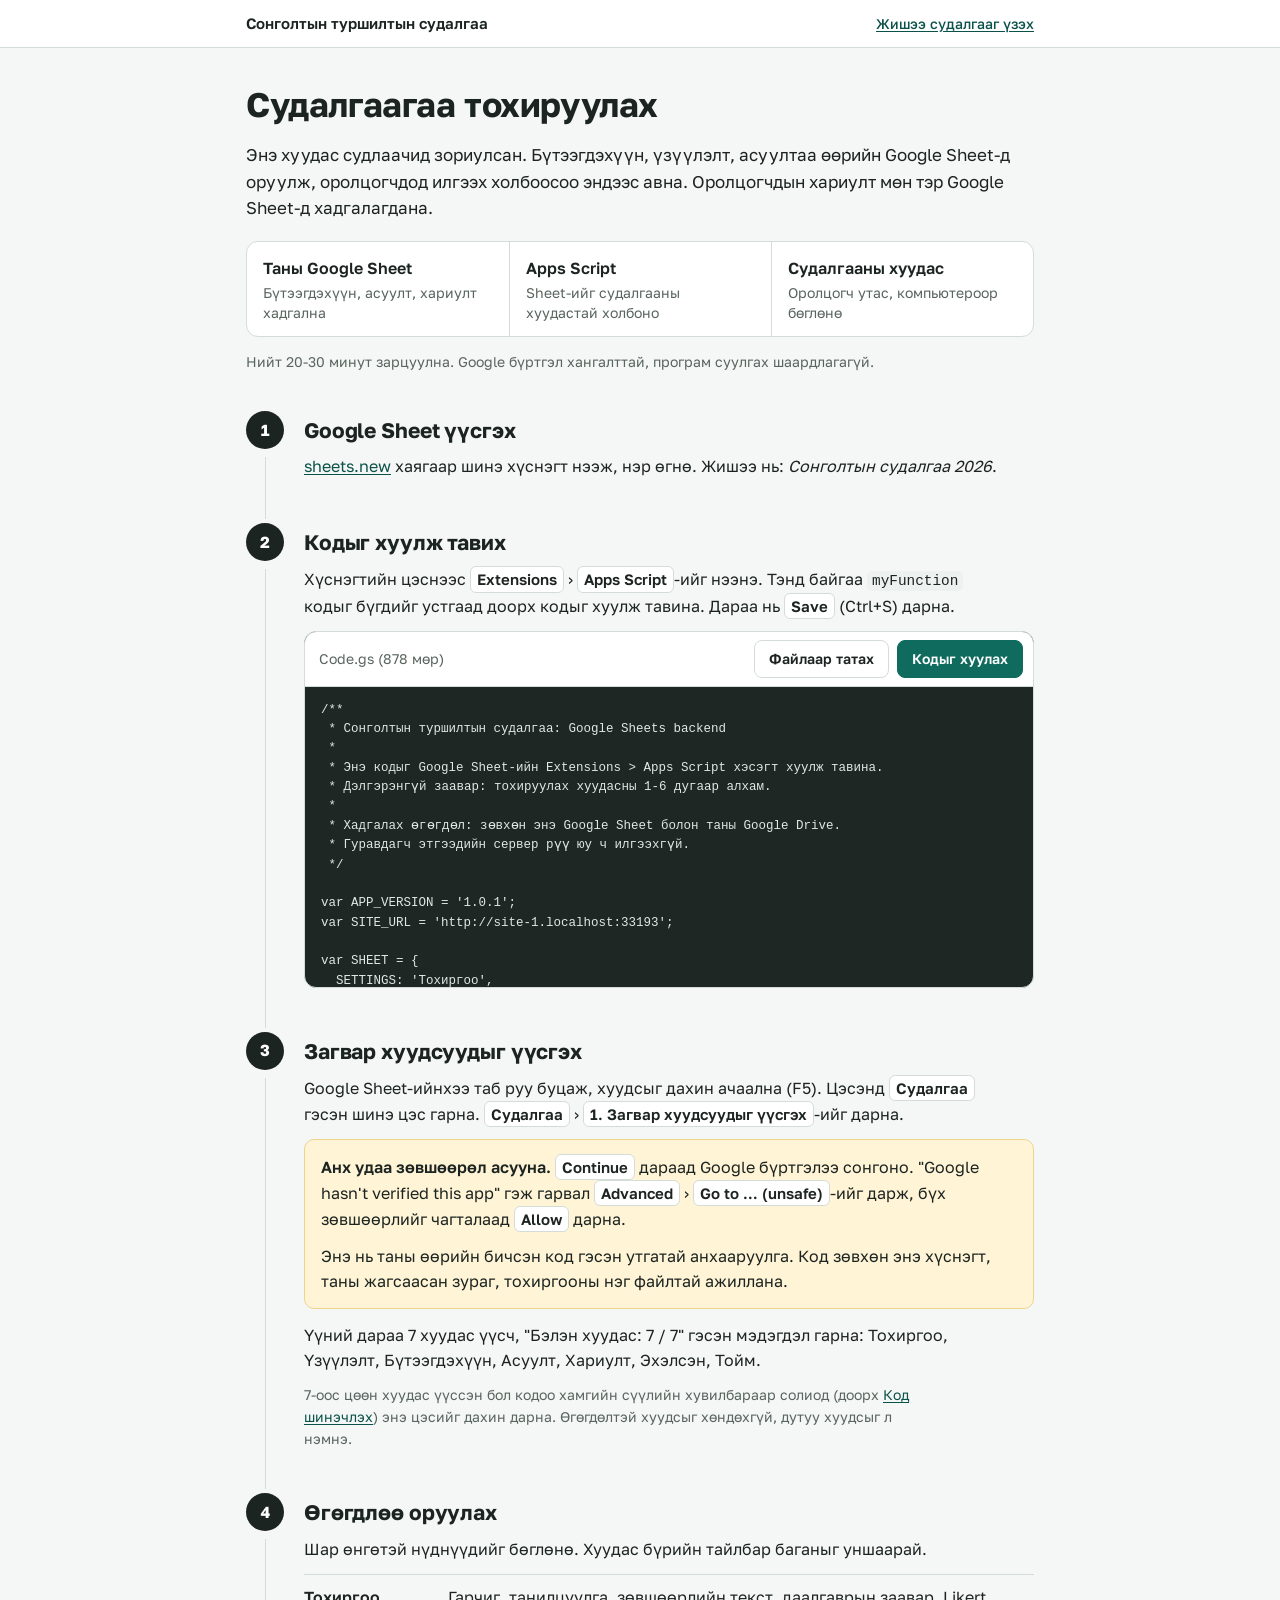
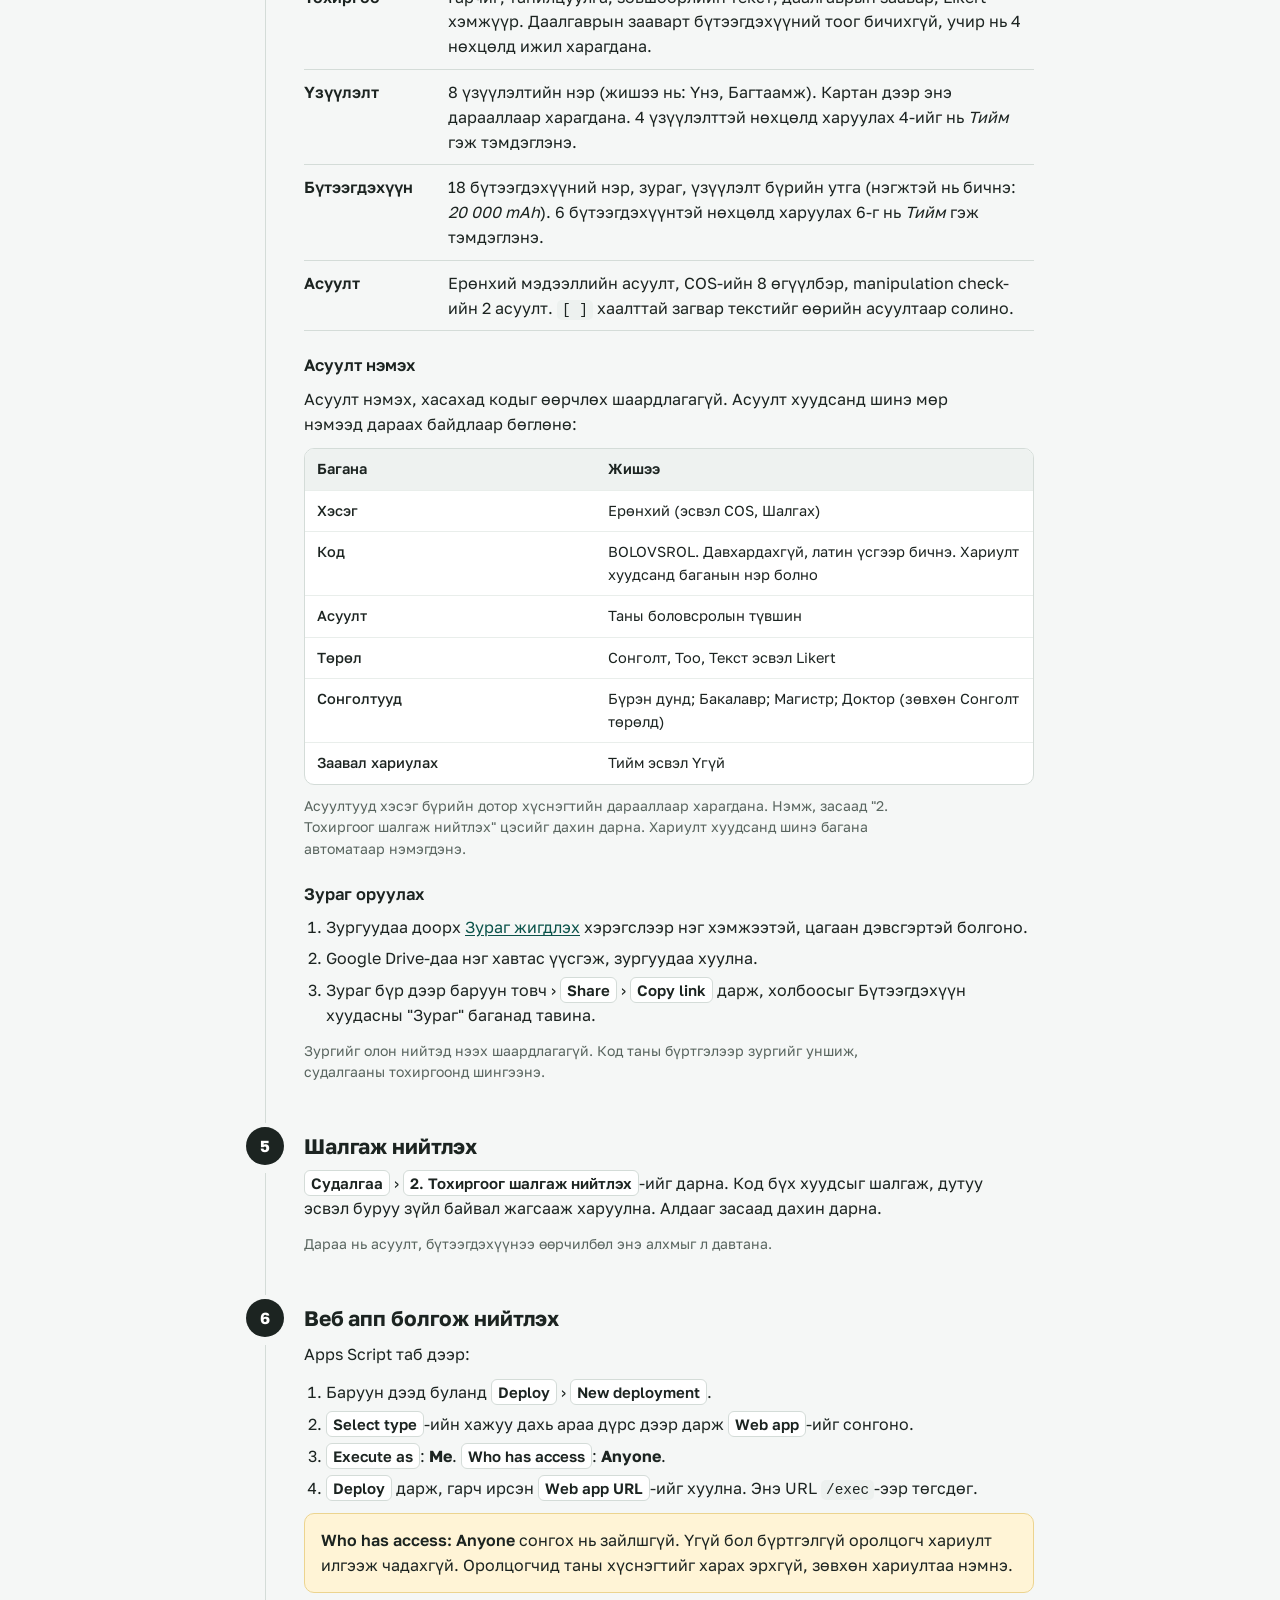
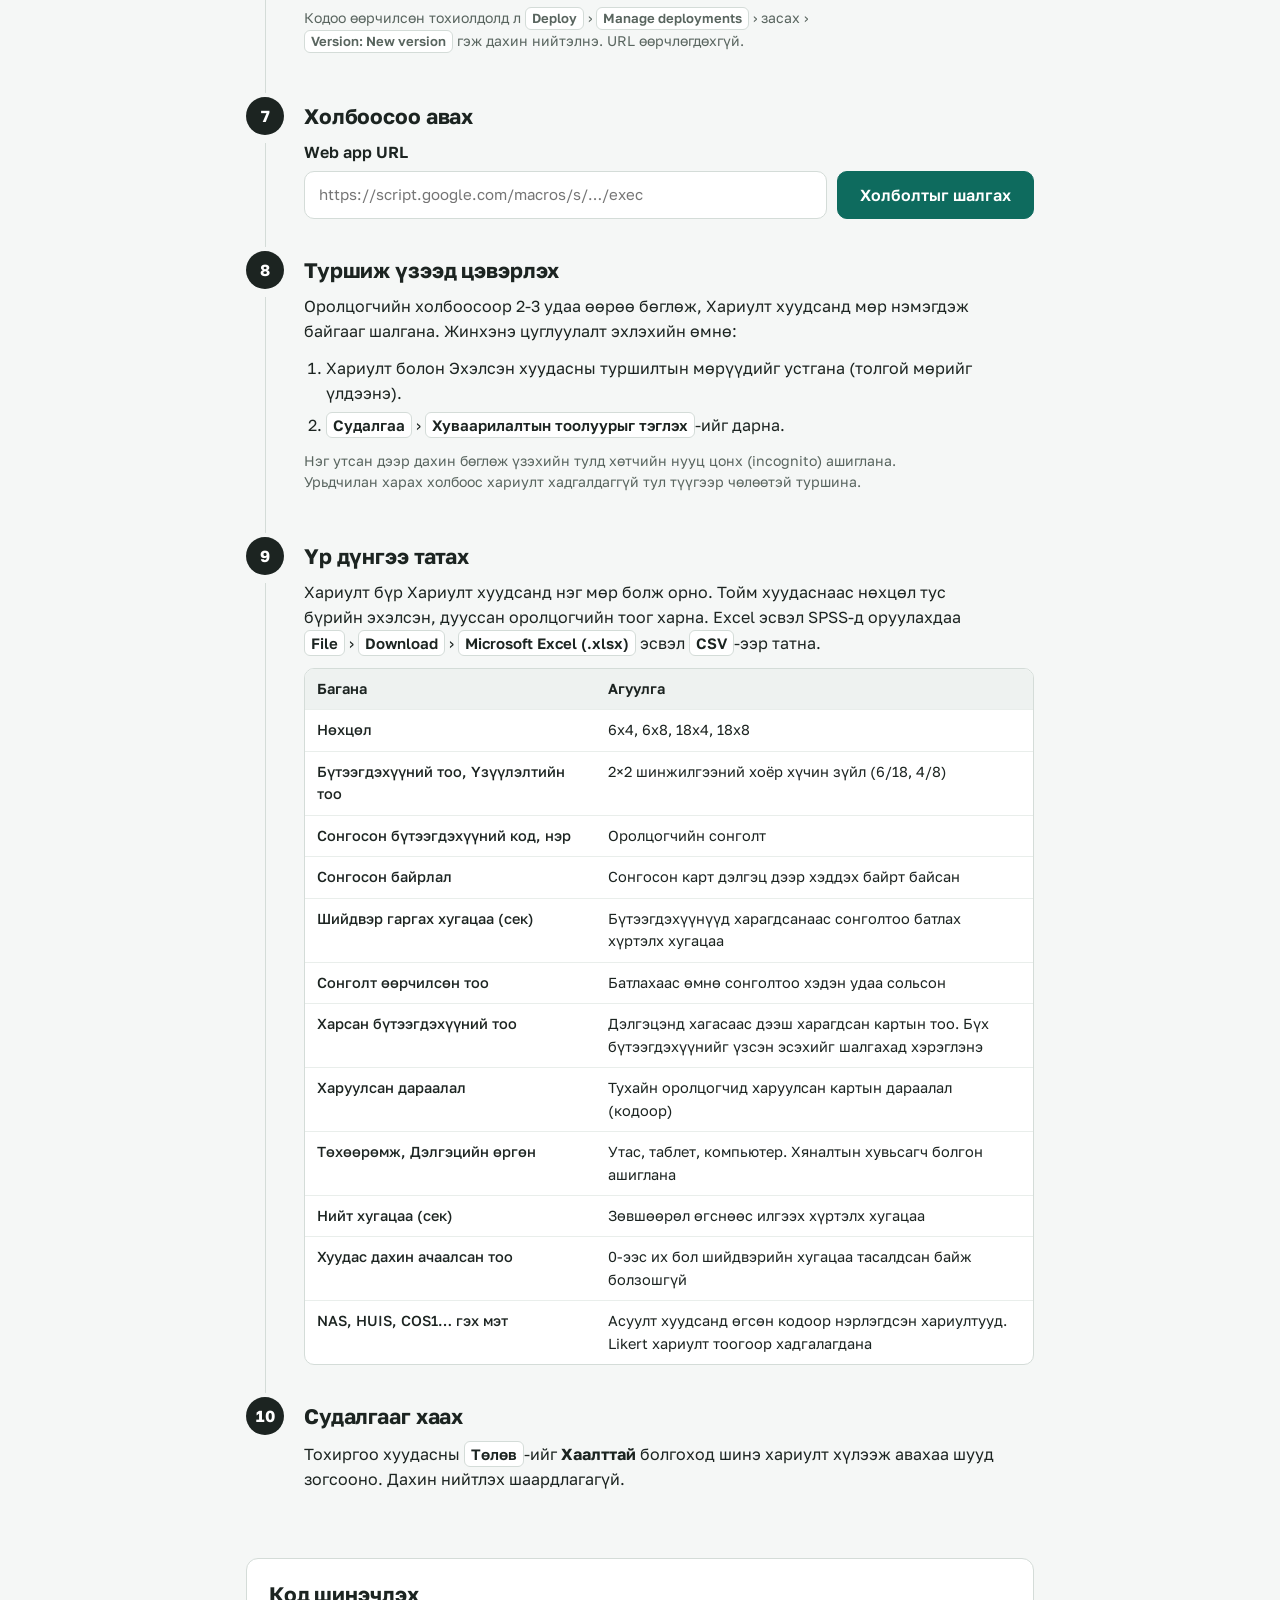
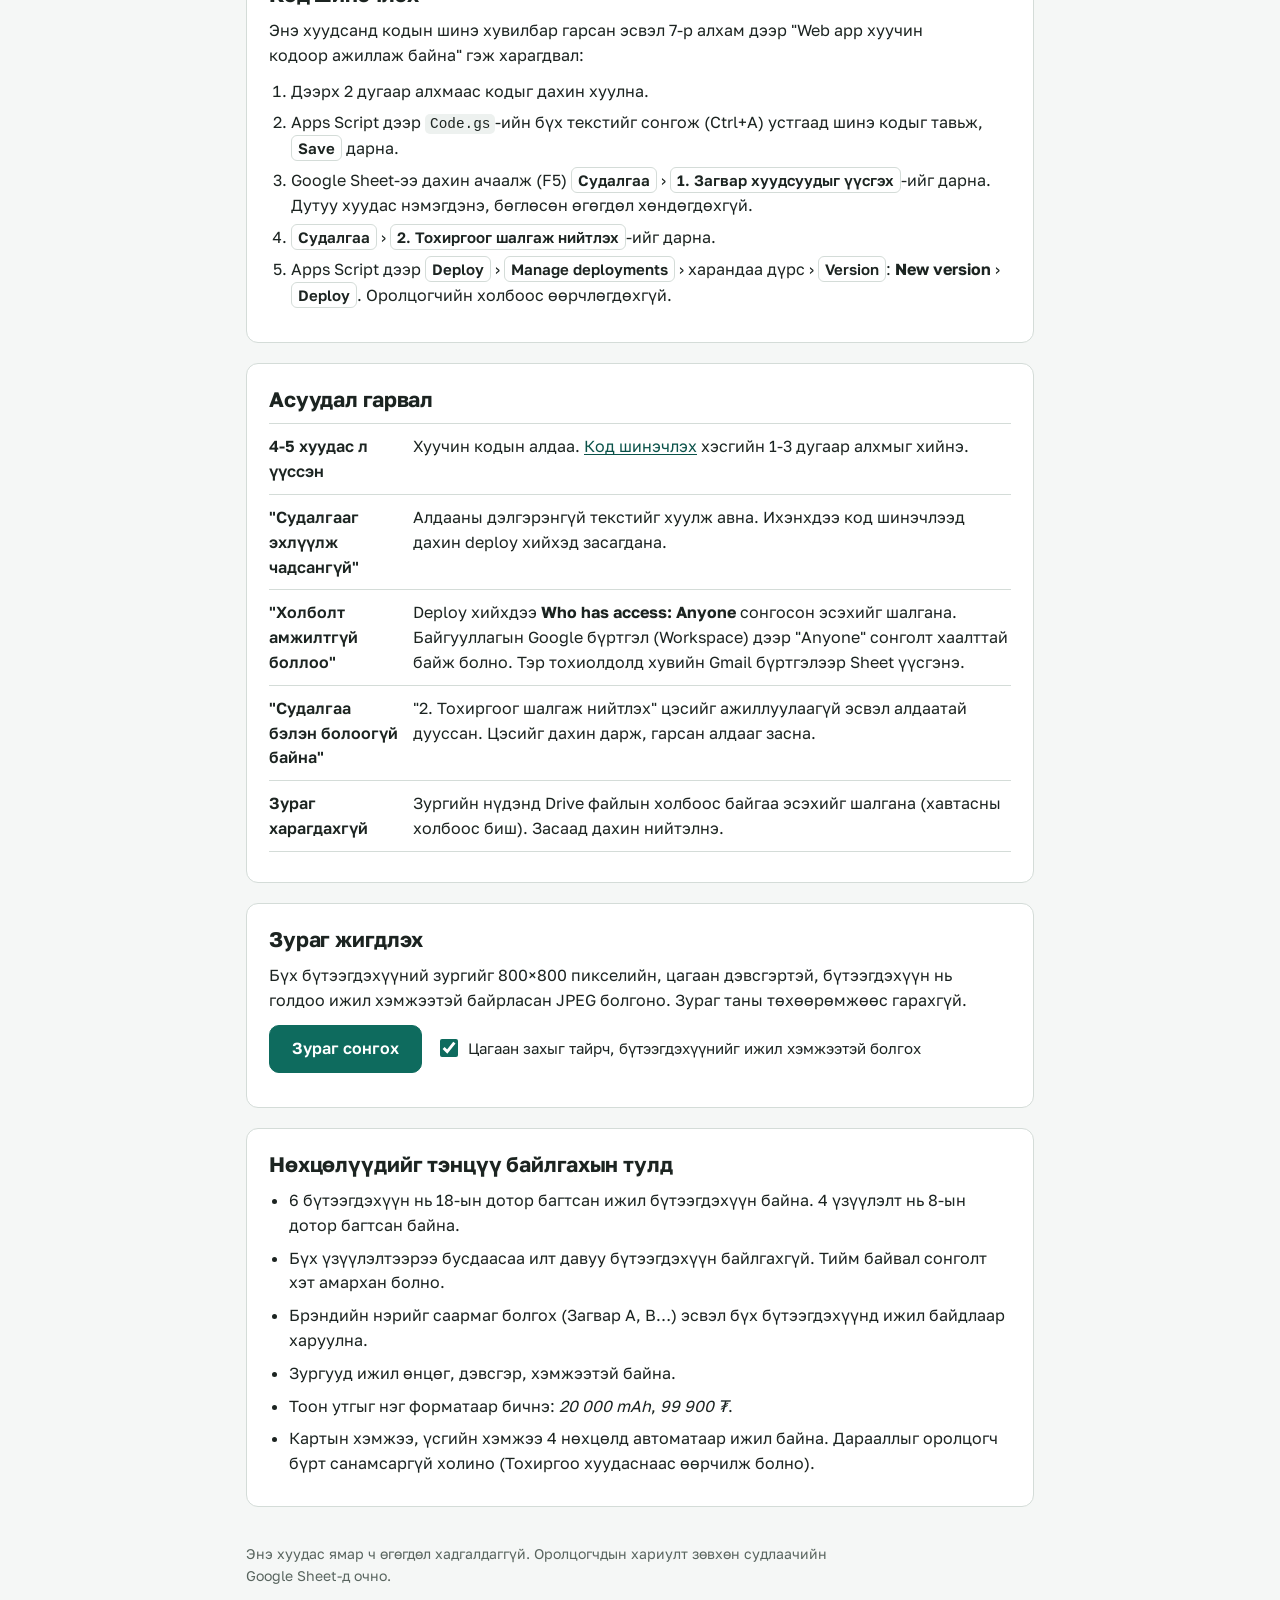
==== commit 3758063e: "Fix setup stopping after 4 sheets; auto-create missing sheets - Notes were written into dropdown-val" ====
--- a/setup.html
+++ b/setup.html
@@ -59,7 +59,8 @@
           <p><strong>Анх удаа зөвшөөрөл асууна.</strong> <span class="ui">Continue</span> дараад Google бүртгэлээ сонгоно. "Google hasn't verified this app" гэж гарвал <span class="ui">Advanced</span> › <span class="ui">Go to … (unsafe)</span>-ийг дарж, бүх зөвшөөрлийг чагталаад <span class="ui">Allow</span> дарна.</p>
           <p>Энэ нь таны өөрийн бичсэн код гэсэн утгатай анхааруулга. Код зөвхөн энэ хүснэгт, таны жагсаасан зураг, тохиргооны нэг файлтай ажиллана.</p>
         </div>
-        <p>Үүний дараа 7 хуудас үүснэ: Тохиргоо, Үзүүлэлт, Бүтээгдэхүүн, Асуулт, Хариулт, Эхэлсэн, Тойм.</p>
+        <p>Үүний дараа 7 хуудас үүсч, "Бэлэн хуудас: 7 / 7" гэсэн мэдэгдэл гарна: Тохиргоо, Үзүүлэлт, Бүтээгдэхүүн, Асуулт, Хариулт, Эхэлсэн, Тойм.</p>
+        <p class="fine">7-оос цөөн хуудас үүссэн бол кодоо хамгийн сүүлийн хувилбараар солиод (доорх <a href="#update">Код шинэчлэх</a>) энэ цэсийг дахин дарна. Өгөгдөлтэй хуудсыг хөндөхгүй, дутуу хуудсыг л нэмнэ.</p>
       </li>
 
       <li class="step-item" id="s4">
@@ -71,6 +72,22 @@
           <div><dt>Бүтээгдэхүүн</dt><dd>18 бүтээгдэхүүний нэр, зураг, үзүүлэлт бүрийн утга (нэгжтэй нь бичнэ: <em>20 000 mAh</em>). 6 бүтээгдэхүүнтэй нөхцөлд харуулах 6-г нь <em>Тийм</em> гэж тэмдэглэнэ.</dd></div>
           <div><dt>Асуулт</dt><dd>Ерөнхий мэдээллийн асуулт, COS-ийн 8 өгүүлбэр, manipulation check-ийн 2 асуулт. <code>[ ]</code> хаалттай загвар текстийг өөрийн асуултаар солино.</dd></div>
         </dl>
+        <h3>Асуулт нэмэх</h3>
+        <p>Асуулт нэмэх, хасахад кодыг өөрчлөх шаардлагагүй. Асуулт хуудсанд шинэ мөр нэмээд дараах байдлаар бөглөнө:</p>
+        <div class="tablewrap">
+          <table class="dict">
+            <thead><tr><th scope="col">Багана</th><th scope="col">Жишээ</th></tr></thead>
+            <tbody>
+              <tr><td>Хэсэг</td><td>Ерөнхий (эсвэл COS, Шалгах)</td></tr>
+              <tr><td>Код</td><td>BOLOVSROL. Давхардахгүй, латин үсгээр бичнэ. Хариулт хуудсанд баганын нэр болно</td></tr>
+              <tr><td>Асуулт</td><td>Таны боловсролын түвшин</td></tr>
+              <tr><td>Төрөл</td><td>Сонголт, Тоо, Текст эсвэл Likert</td></tr>
+              <tr><td>Сонголтууд</td><td>Бүрэн дунд; Бакалавр; Магистр; Доктор (зөвхөн Сонголт төрөлд)</td></tr>
+              <tr><td>Заавал хариулах</td><td>Тийм эсвэл Үгүй</td></tr>
+            </tbody>
+          </table>
+        </div>
+        <p class="fine" style="margin-top:10px">Асуултууд хэсэг бүрийн дотор хүснэгтийн дарааллаар харагдана. Нэмж, засаад "2. Тохиргоог шалгаж нийтлэх" цэсийг дахин дарна. Хариулт хуудсанд шинэ багана автоматаар нэмэгдэнэ.</p>
         <h3>Зураг оруулах</h3>
         <ol class="sub">
           <li>Зургуудаа доорх <a href="#imgtool">Зураг жигдлэх</a> хэрэгслээр нэг хэмжээтэй, цагаан дэвсгэртэй болгоно.</li>
@@ -154,6 +171,29 @@
       </li>
     </ol>
 
+    <section class="tool" id="update" aria-labelledby="updateTitle">
+      <h2 id="updateTitle">Код шинэчлэх</h2>
+      <p>Энэ хуудсанд кодын шинэ хувилбар гарсан эсвэл 7-р алхам дээр "Web app хуучин кодоор ажиллаж байна" гэж харагдвал:</p>
+      <ol class="sub">
+        <li>Дээрх 2 дугаар алхмаас кодыг дахин хуулна.</li>
+        <li>Apps Script дээр <code>Code.gs</code>-ийн бүх текстийг сонгож (Ctrl+A) устгаад шинэ кодыг тавьж, <span class="ui">Save</span> дарна.</li>
+        <li>Google Sheet-ээ дахин ачаалж (F5) <span class="ui">Судалгаа</span> › <span class="ui">1. Загвар хуудсуудыг үүсгэх</span>-ийг дарна. Дутуу хуудас нэмэгдэнэ, бөглөсөн өгөгдөл хөндөгдөхгүй.</li>
+        <li><span class="ui">Судалгаа</span> › <span class="ui">2. Тохиргоог шалгаж нийтлэх</span>-ийг дарна.</li>
+        <li>Apps Script дээр <span class="ui">Deploy</span> › <span class="ui">Manage deployments</span> › харандаа дүрс › <span class="ui">Version</span>: <strong>New version</strong> › <span class="ui">Deploy</span>. Оролцогчийн холбоос өөрчлөгдөхгүй.</li>
+      </ol>
+    </section>
+
+    <section class="tool" id="trouble" aria-labelledby="troubleTitle">
+      <h2 id="troubleTitle">Асуудал гарвал</h2>
+      <dl class="sheetlist">
+        <div><dt>4-5 хуудас л үүссэн</dt><dd>Хуучин кодын алдаа. <a href="#update">Код шинэчлэх</a> хэсгийн 1-3 дугаар алхмыг хийнэ.</dd></div>
+        <div><dt>"Судалгааг эхлүүлж чадсангүй"</dt><dd>Алдааны дэлгэрэнгүй текстийг хуулж авна. Ихэнхдээ код шинэчлээд дахин deploy хийхэд засагдана.</dd></div>
+        <div><dt>"Холболт амжилтгүй боллоо"</dt><dd>Deploy хийхдээ <strong>Who has access: Anyone</strong> сонгосон эсэхийг шалгана. Байгууллагын Google бүртгэл (Workspace) дээр "Anyone" сонголт хаалттай байж болно. Тэр тохиолдолд хувийн Gmail бүртгэлээр Sheet үүсгэнэ.</dd></div>
+        <div><dt>"Судалгаа бэлэн болоогүй байна"</dt><dd>"2. Тохиргоог шалгаж нийтлэх" цэсийг ажиллуулаагүй эсвэл алдаатай дууссан. Цэсийг дахин дарж, гарсан алдааг засна.</dd></div>
+        <div><dt>Зураг харагдахгүй</dt><dd>Зургийн нүдэнд Drive файлын холбоос байгаа эсэхийг шалгана (хавтасны холбоос биш). Засаад дахин нийтэлнэ.</dd></div>
+      </dl>
+    </section>
+
     <section class="tool" id="imgtool" aria-labelledby="imgtoolTitle">
       <h2 id="imgtoolTitle">Зураг жигдлэх</h2>
       <p>Бүх бүтээгдэхүүний зургийг 800×800 пикселийн, цагаан дэвсгэртэй, бүтээгдэхүүн нь голдоо ижил хэмжээтэй байрласан JPEG болгоно. Зураг таны төхөөрөмжөөс гарахгүй.</p>
--- a/assets/app.css
+++ b/assets/app.css
@@ -54,14 +54,15 @@
 
 /* ---------- Дээд мөр ---------- */
 .topbar { position: sticky; top: 0; z-index: 20; background: var(--surface); border-bottom: 1px solid var(--line); }
-.topbar__inner { max-width: 1160px; margin: 0 auto; padding: 12px 16px; display: flex; align-items: baseline; justify-content: space-between; gap: 16px; }
+.topbar__inner { max-width: 680px; margin: 0 auto; padding: 12px 16px; display: flex; align-items: baseline; justify-content: space-between; gap: 16px; }
 .topbar__title { font-weight: 600; font-size: 15px; min-width: 0; overflow: hidden; text-overflow: ellipsis; white-space: nowrap; }
 .topbar__step { font-size: 14px; color: var(--muted); font-variant-numeric: tabular-nums; flex: none; }
 .progress { height: 3px; background: var(--line-soft); }
+body.is-wide .topbar__inner, body.is-wide .banner__inner { max-width: 1160px; }
 .progress__bar { height: 100%; width: 0; background: var(--accent); transition: width 240ms ease; }
 
 .banner { background: var(--note); border-bottom: 1px solid var(--note-line); font-size: 14px; }
-.banner__inner { max-width: 1160px; margin: 0 auto; padding: 10px 16px; display: flex; flex-wrap: wrap; align-items: center; gap: 8px 14px; }
+.banner__inner { max-width: 680px; margin: 0 auto; padding: 10px 16px; display: flex; flex-wrap: wrap; align-items: center; gap: 8px 14px; }
 .banner strong { font-weight: 600; }
 .chips { display: flex; flex-wrap: wrap; gap: 6px; }
 .chip { display: inline-flex; align-items: center; height: 30px; padding: 0 12px; border-radius: 999px; border: 1px solid var(--note-line); background: #fffaf0; color: var(--ink); text-decoration: none; font-size: 14px; font-variant-numeric: tabular-nums; }
--- a/assets/setup.css
+++ b/assets/setup.css
@@ -1,5 +1,6 @@
 /* Судлаачийн тохируулах хуудас */
 
+.topbar__inner { max-width: 820px; }
 .topbar__link { font-size: 14px; font-weight: 500; white-space: nowrap; }
 
 .doc { max-width: 820px; margin: 0 auto; padding: 32px 16px 72px; }
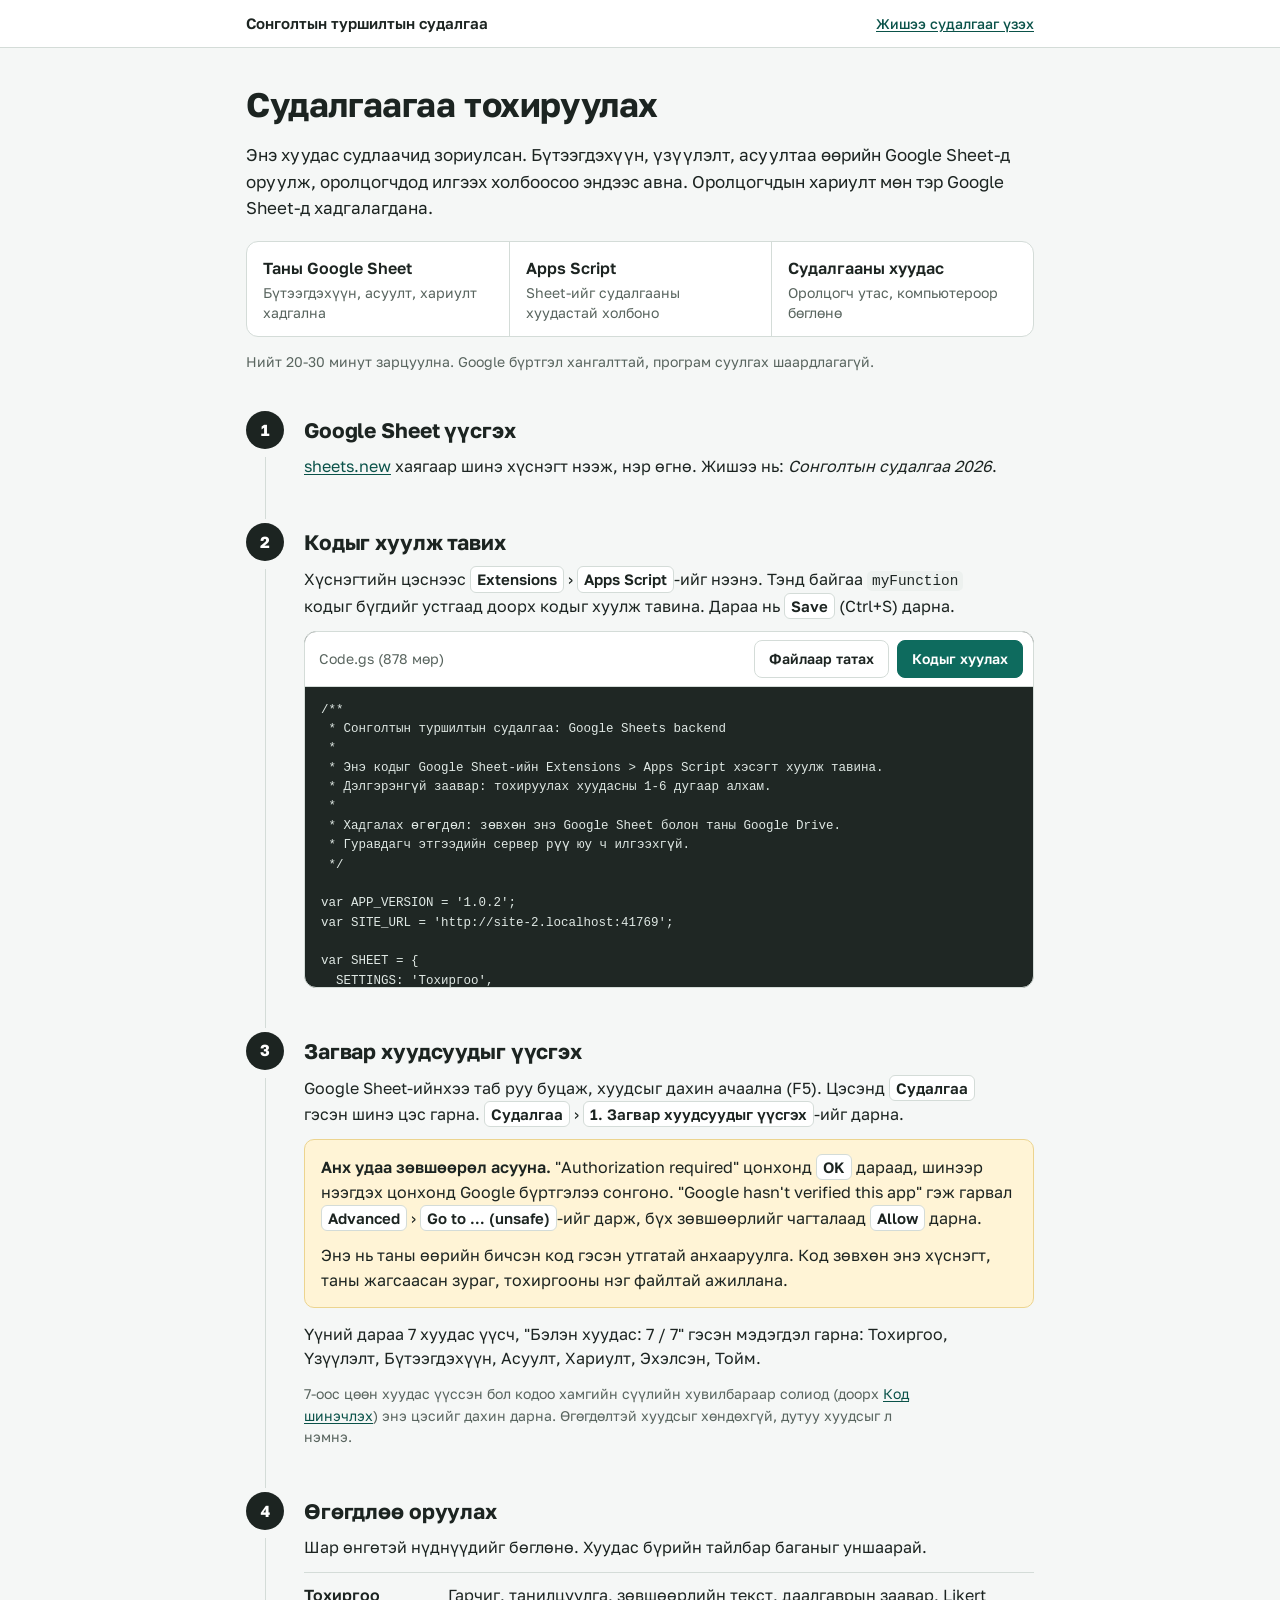
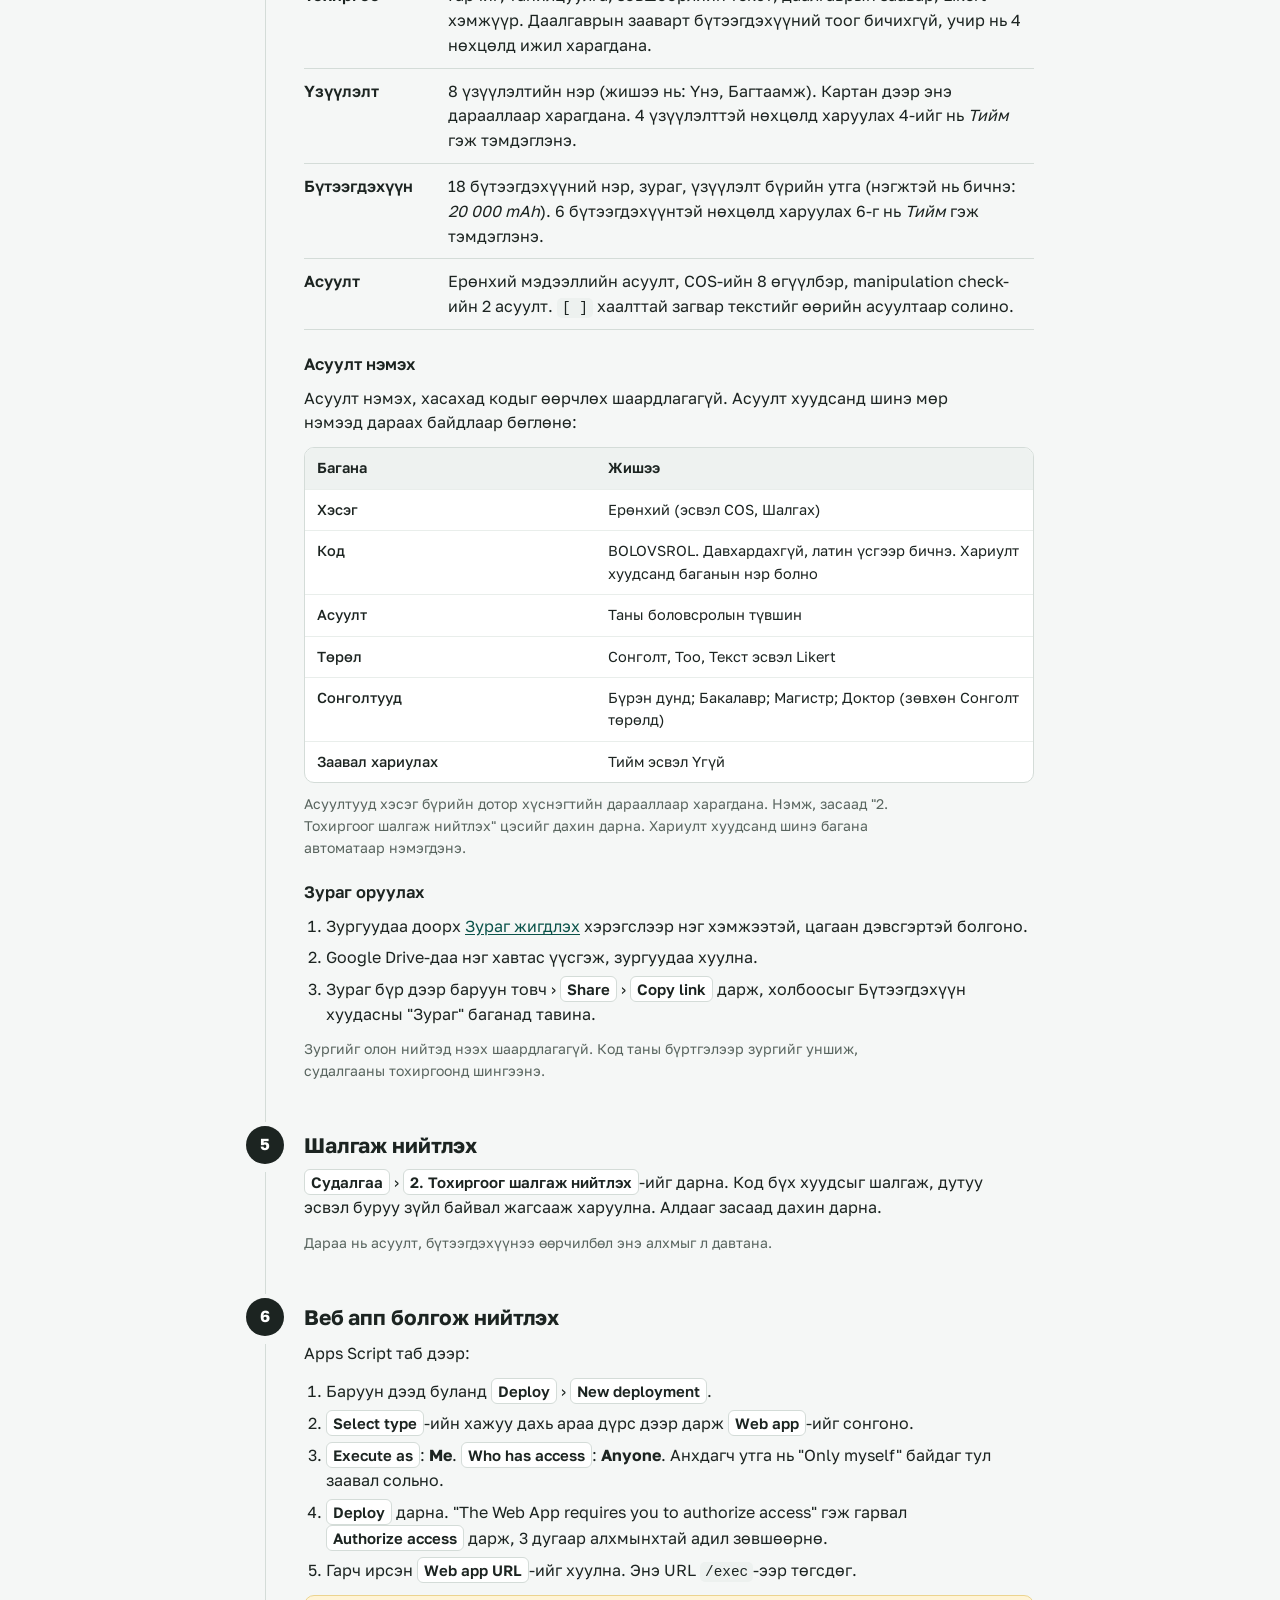
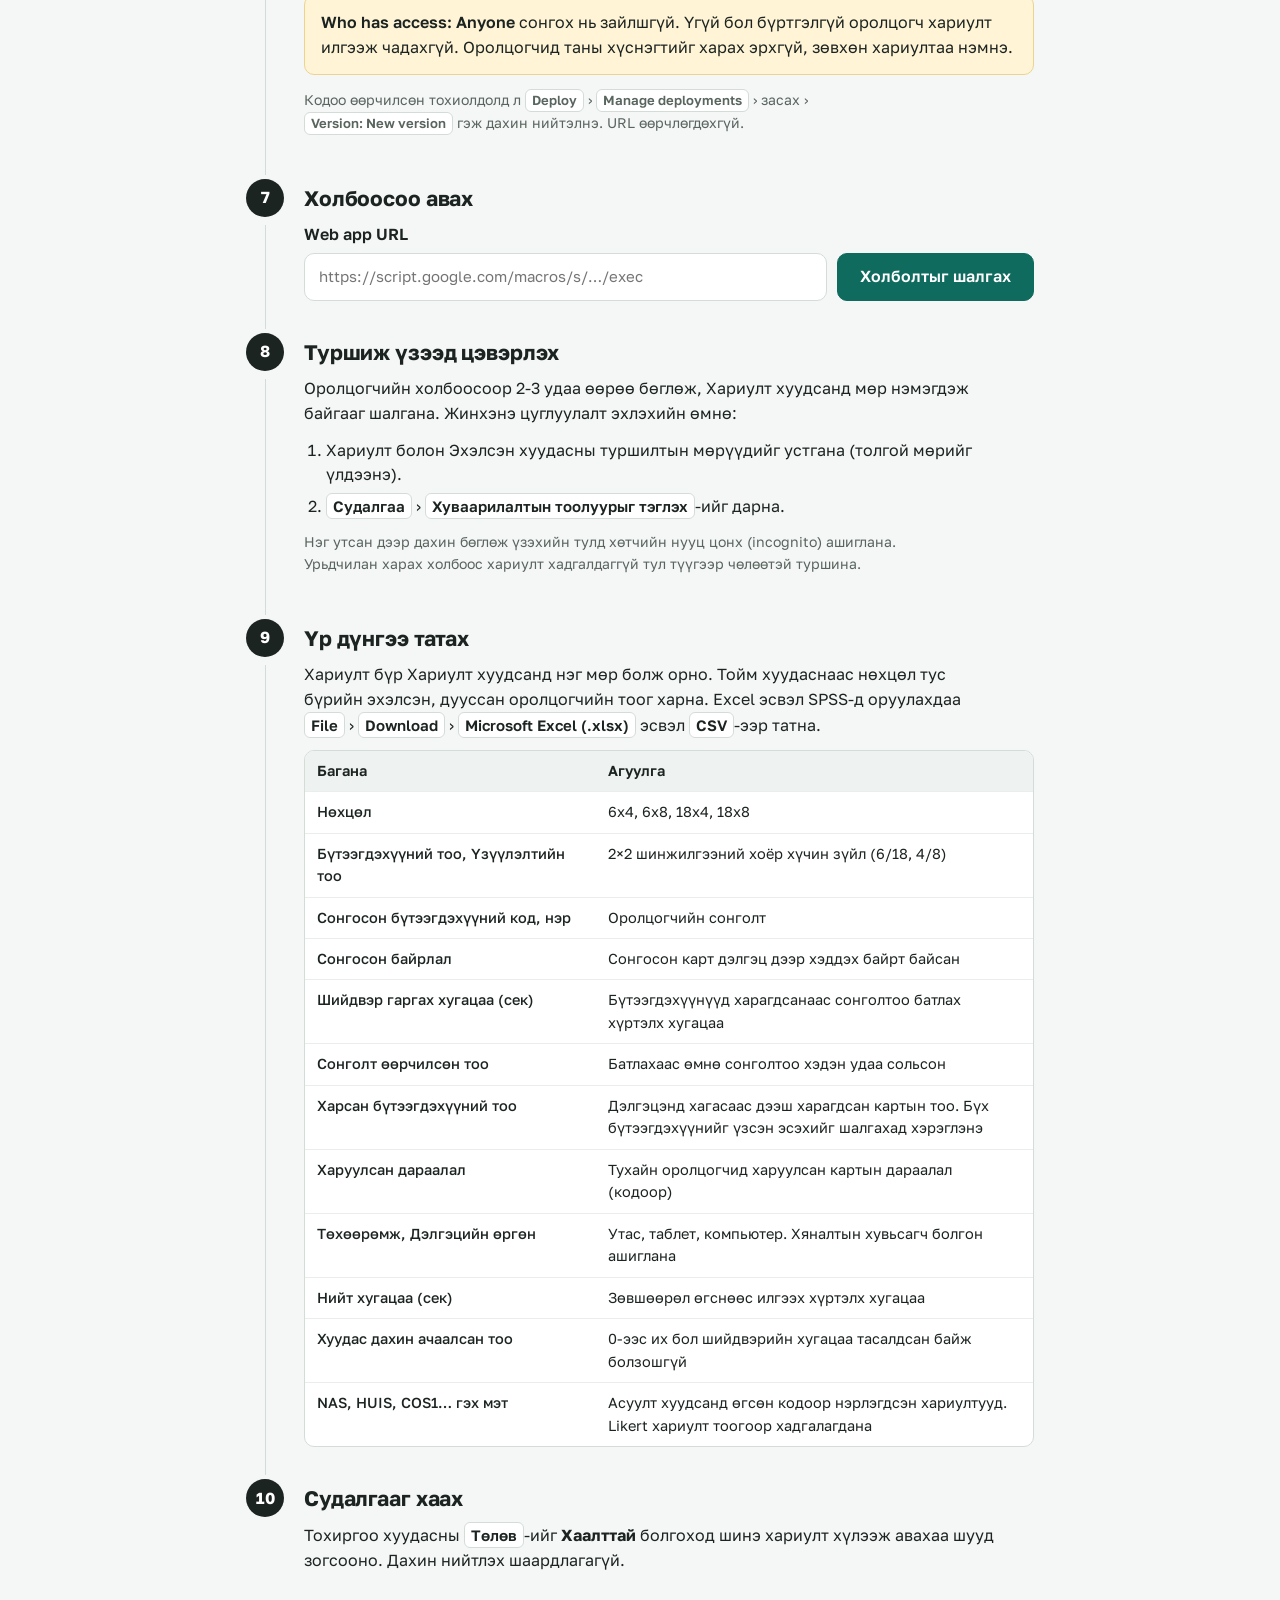
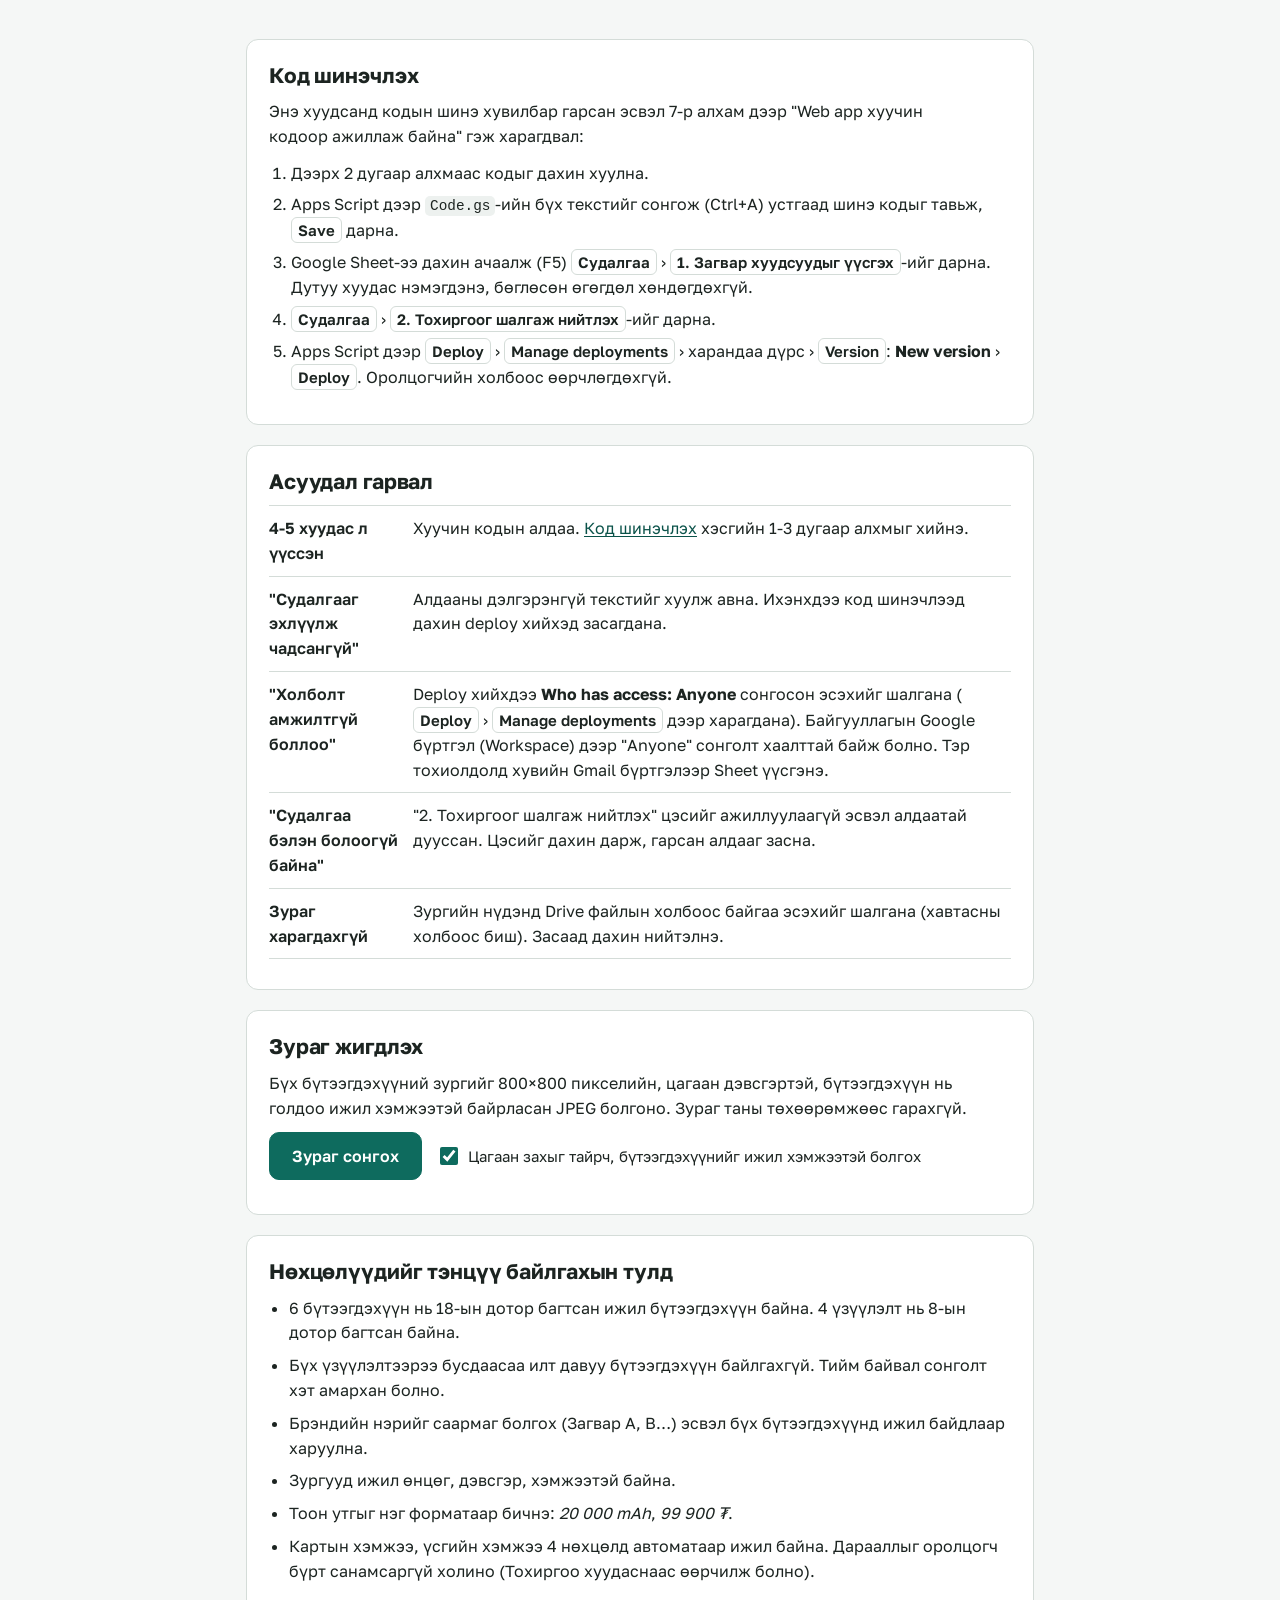
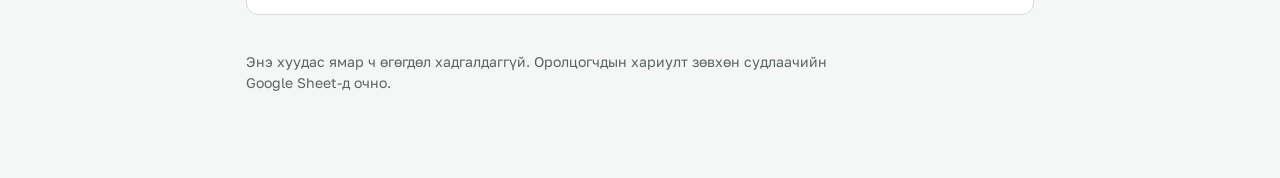
==== commit f9b4adc6: "Apply findings from live Google test (v1.0.2) - Notes no longer wrap, so data rows stay compact. - S" ====
--- a/setup.html
+++ b/setup.html
@@ -56,7 +56,7 @@
         <h2>Загвар хуудсуудыг үүсгэх</h2>
         <p>Google Sheet-ийнхээ таб руу буцаж, хуудсыг дахин ачаална (F5). Цэсэнд <span class="ui">Судалгаа</span> гэсэн шинэ цэс гарна. <span class="ui">Судалгаа</span> › <span class="ui">1. Загвар хуудсуудыг үүсгэх</span>-ийг дарна.</p>
         <div class="callout">
-          <p><strong>Анх удаа зөвшөөрөл асууна.</strong> <span class="ui">Continue</span> дараад Google бүртгэлээ сонгоно. "Google hasn't verified this app" гэж гарвал <span class="ui">Advanced</span> › <span class="ui">Go to … (unsafe)</span>-ийг дарж, бүх зөвшөөрлийг чагталаад <span class="ui">Allow</span> дарна.</p>
+          <p><strong>Анх удаа зөвшөөрөл асууна.</strong> "Authorization required" цонхонд <span class="ui">OK</span> дараад, шинээр нээгдэх цонхонд Google бүртгэлээ сонгоно. "Google hasn't verified this app" гэж гарвал <span class="ui">Advanced</span> › <span class="ui">Go to … (unsafe)</span>-ийг дарж, бүх зөвшөөрлийг чагталаад <span class="ui">Allow</span> дарна.</p>
           <p>Энэ нь таны өөрийн бичсэн код гэсэн утгатай анхааруулга. Код зөвхөн энэ хүснэгт, таны жагсаасан зураг, тохиргооны нэг файлтай ажиллана.</p>
         </div>
         <p>Үүний дараа 7 хуудас үүсч, "Бэлэн хуудас: 7 / 7" гэсэн мэдэгдэл гарна: Тохиргоо, Үзүүлэлт, Бүтээгдэхүүн, Асуулт, Хариулт, Эхэлсэн, Тойм.</p>
@@ -109,8 +109,9 @@
         <ol class="sub">
           <li>Баруун дээд буланд <span class="ui">Deploy</span> › <span class="ui">New deployment</span>.</li>
           <li><span class="ui">Select type</span>-ийн хажуу дахь араа дүрс дээр дарж <span class="ui">Web app</span>-ийг сонгоно.</li>
-          <li><span class="ui">Execute as</span>: <strong>Me</strong>. <span class="ui">Who has access</span>: <strong>Anyone</strong>.</li>
-          <li><span class="ui">Deploy</span> дарж, гарч ирсэн <span class="ui">Web app URL</span>-ийг хуулна. Энэ URL <code>/exec</code>-ээр төгсдөг.</li>
+          <li><span class="ui">Execute as</span>: <strong>Me</strong>. <span class="ui">Who has access</span>: <strong>Anyone</strong>. Анхдагч утга нь "Only myself" байдаг тул заавал сольно.</li>
+          <li><span class="ui">Deploy</span> дарна. "The Web App requires you to authorize access" гэж гарвал <span class="ui">Authorize access</span> дарж, 3 дугаар алхмынхтай адил зөвшөөрнө.</li>
+          <li>Гарч ирсэн <span class="ui">Web app URL</span>-ийг хуулна. Энэ URL <code>/exec</code>-ээр төгсдөг.</li>
         </ol>
         <div class="callout">
           <p><strong>Who has access: Anyone</strong> сонгох нь зайлшгүй. Үгүй бол бүртгэлгүй оролцогч хариулт илгээж чадахгүй. Оролцогчид таны хүснэгтийг харах эрхгүй, зөвхөн хариултаа нэмнэ.</p>
@@ -188,7 +189,7 @@
       <dl class="sheetlist">
         <div><dt>4-5 хуудас л үүссэн</dt><dd>Хуучин кодын алдаа. <a href="#update">Код шинэчлэх</a> хэсгийн 1-3 дугаар алхмыг хийнэ.</dd></div>
         <div><dt>"Судалгааг эхлүүлж чадсангүй"</dt><dd>Алдааны дэлгэрэнгүй текстийг хуулж авна. Ихэнхдээ код шинэчлээд дахин deploy хийхэд засагдана.</dd></div>
-        <div><dt>"Холболт амжилтгүй боллоо"</dt><dd>Deploy хийхдээ <strong>Who has access: Anyone</strong> сонгосон эсэхийг шалгана. Байгууллагын Google бүртгэл (Workspace) дээр "Anyone" сонголт хаалттай байж болно. Тэр тохиолдолд хувийн Gmail бүртгэлээр Sheet үүсгэнэ.</dd></div>
+        <div><dt>"Холболт амжилтгүй боллоо"</dt><dd>Deploy хийхдээ <strong>Who has access: Anyone</strong> сонгосон эсэхийг шалгана (<span class="ui">Deploy</span> › <span class="ui">Manage deployments</span> дээр харагдана). Байгууллагын Google бүртгэл (Workspace) дээр "Anyone" сонголт хаалттай байж болно. Тэр тохиолдолд хувийн Gmail бүртгэлээр Sheet үүсгэнэ.</dd></div>
         <div><dt>"Судалгаа бэлэн болоогүй байна"</dt><dd>"2. Тохиргоог шалгаж нийтлэх" цэсийг ажиллуулаагүй эсвэл алдаатай дууссан. Цэсийг дахин дарж, гарсан алдааг засна.</dd></div>
         <div><dt>Зураг харагдахгүй</dt><dd>Зургийн нүдэнд Drive файлын холбоос байгаа эсэхийг шалгана (хавтасны холбоос биш). Засаад дахин нийтэлнэ.</dd></div>
       </dl>
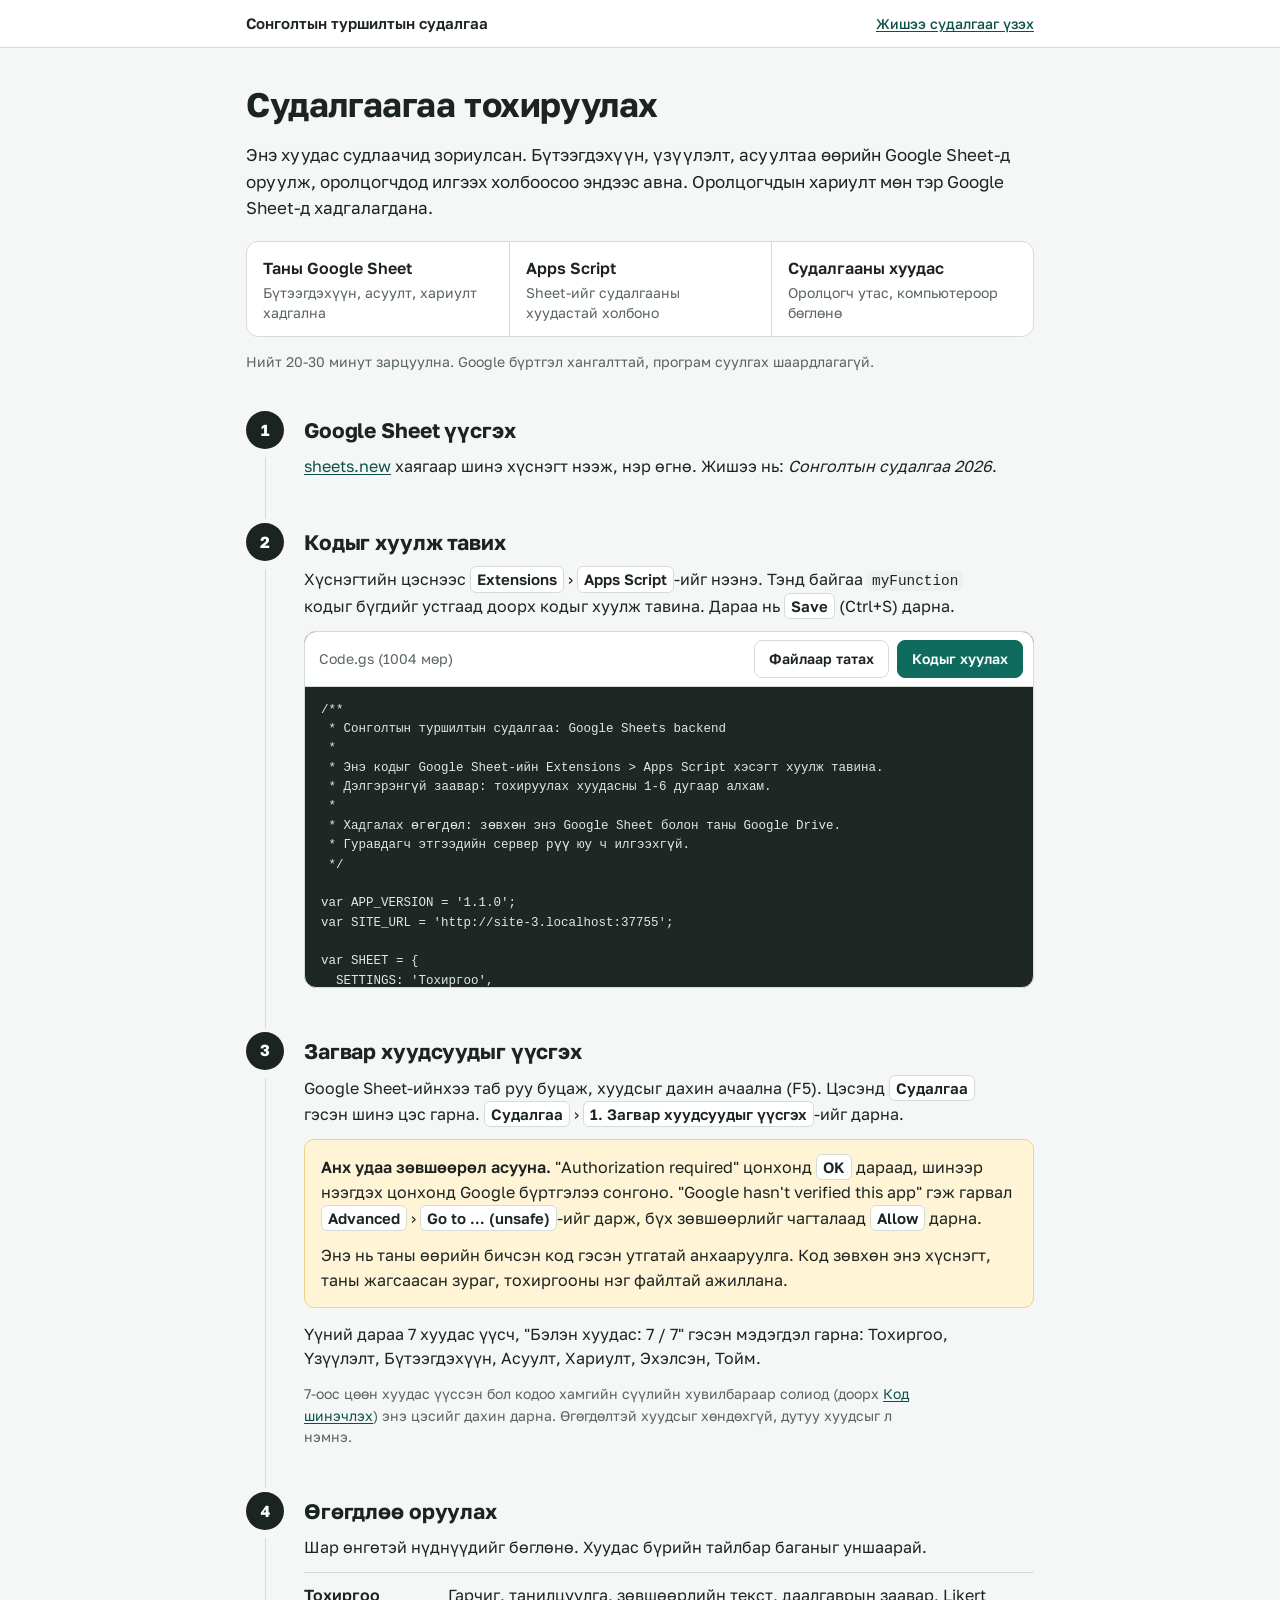
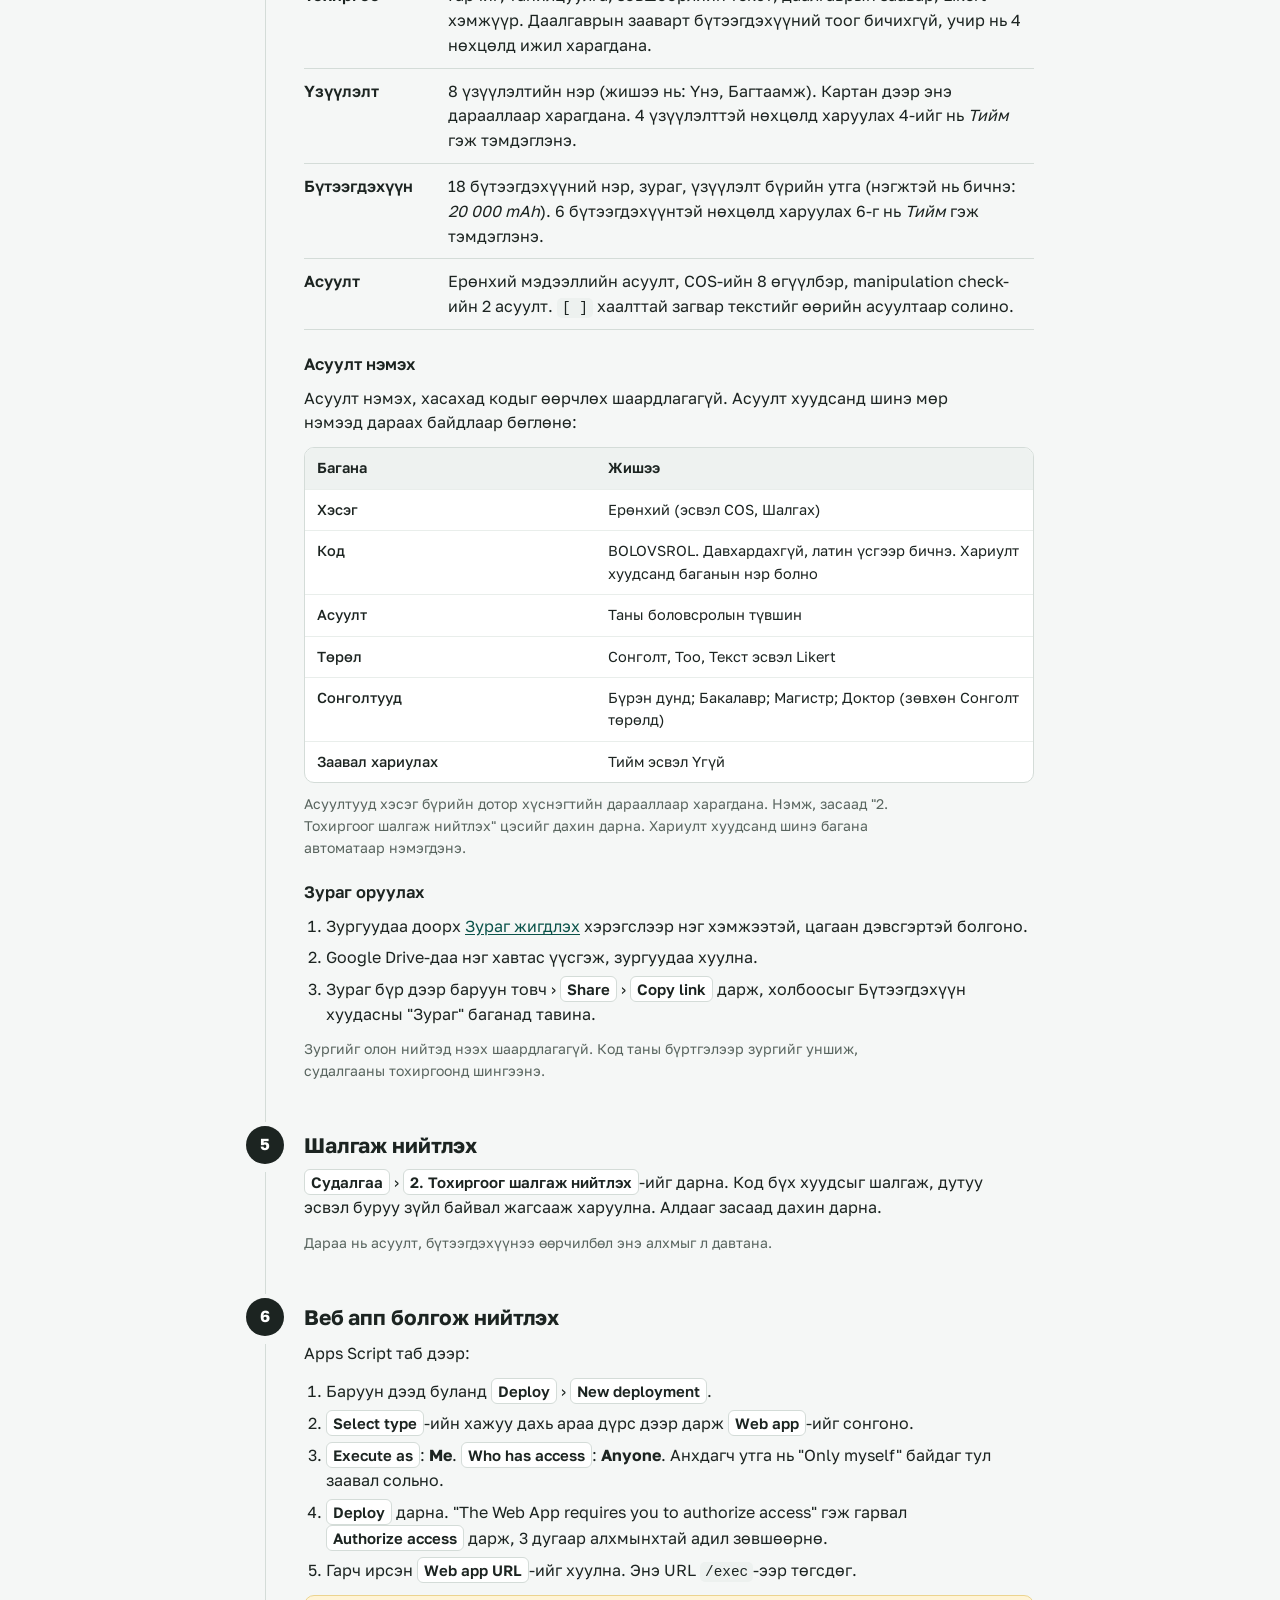
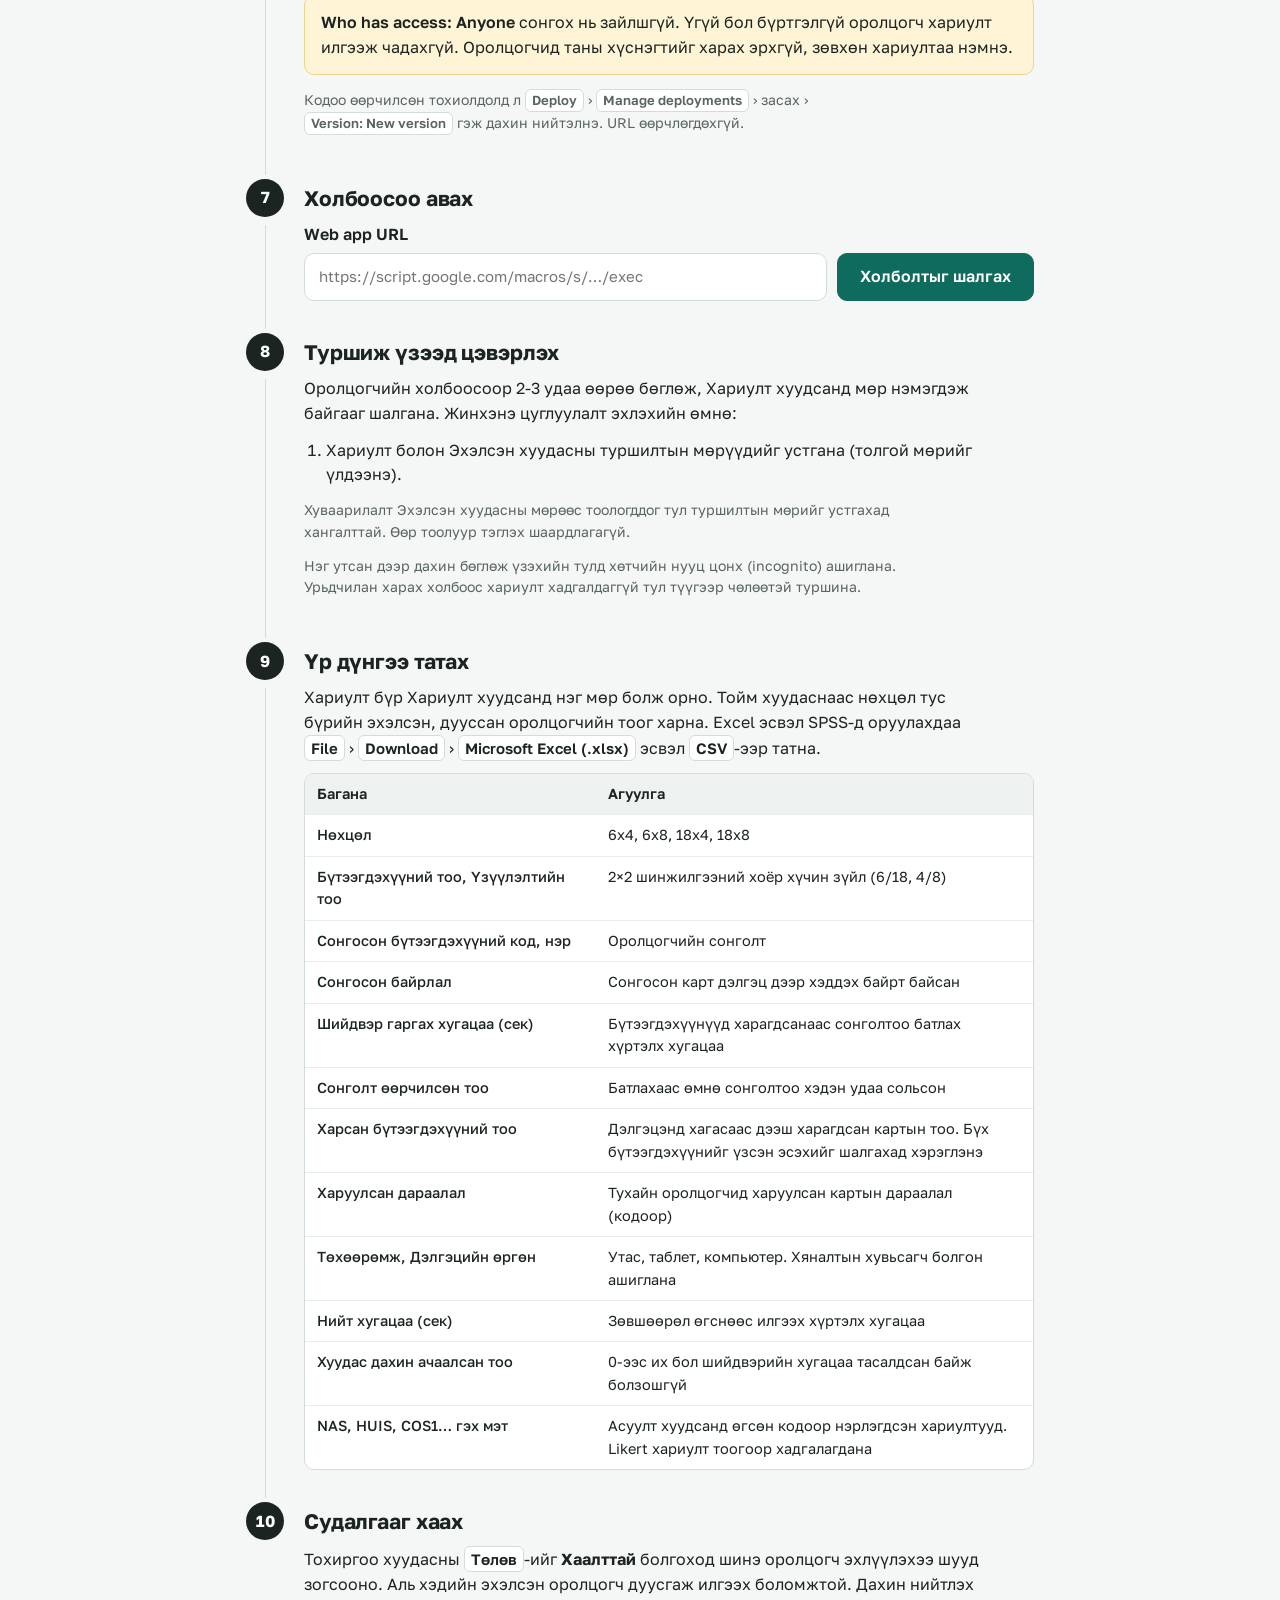
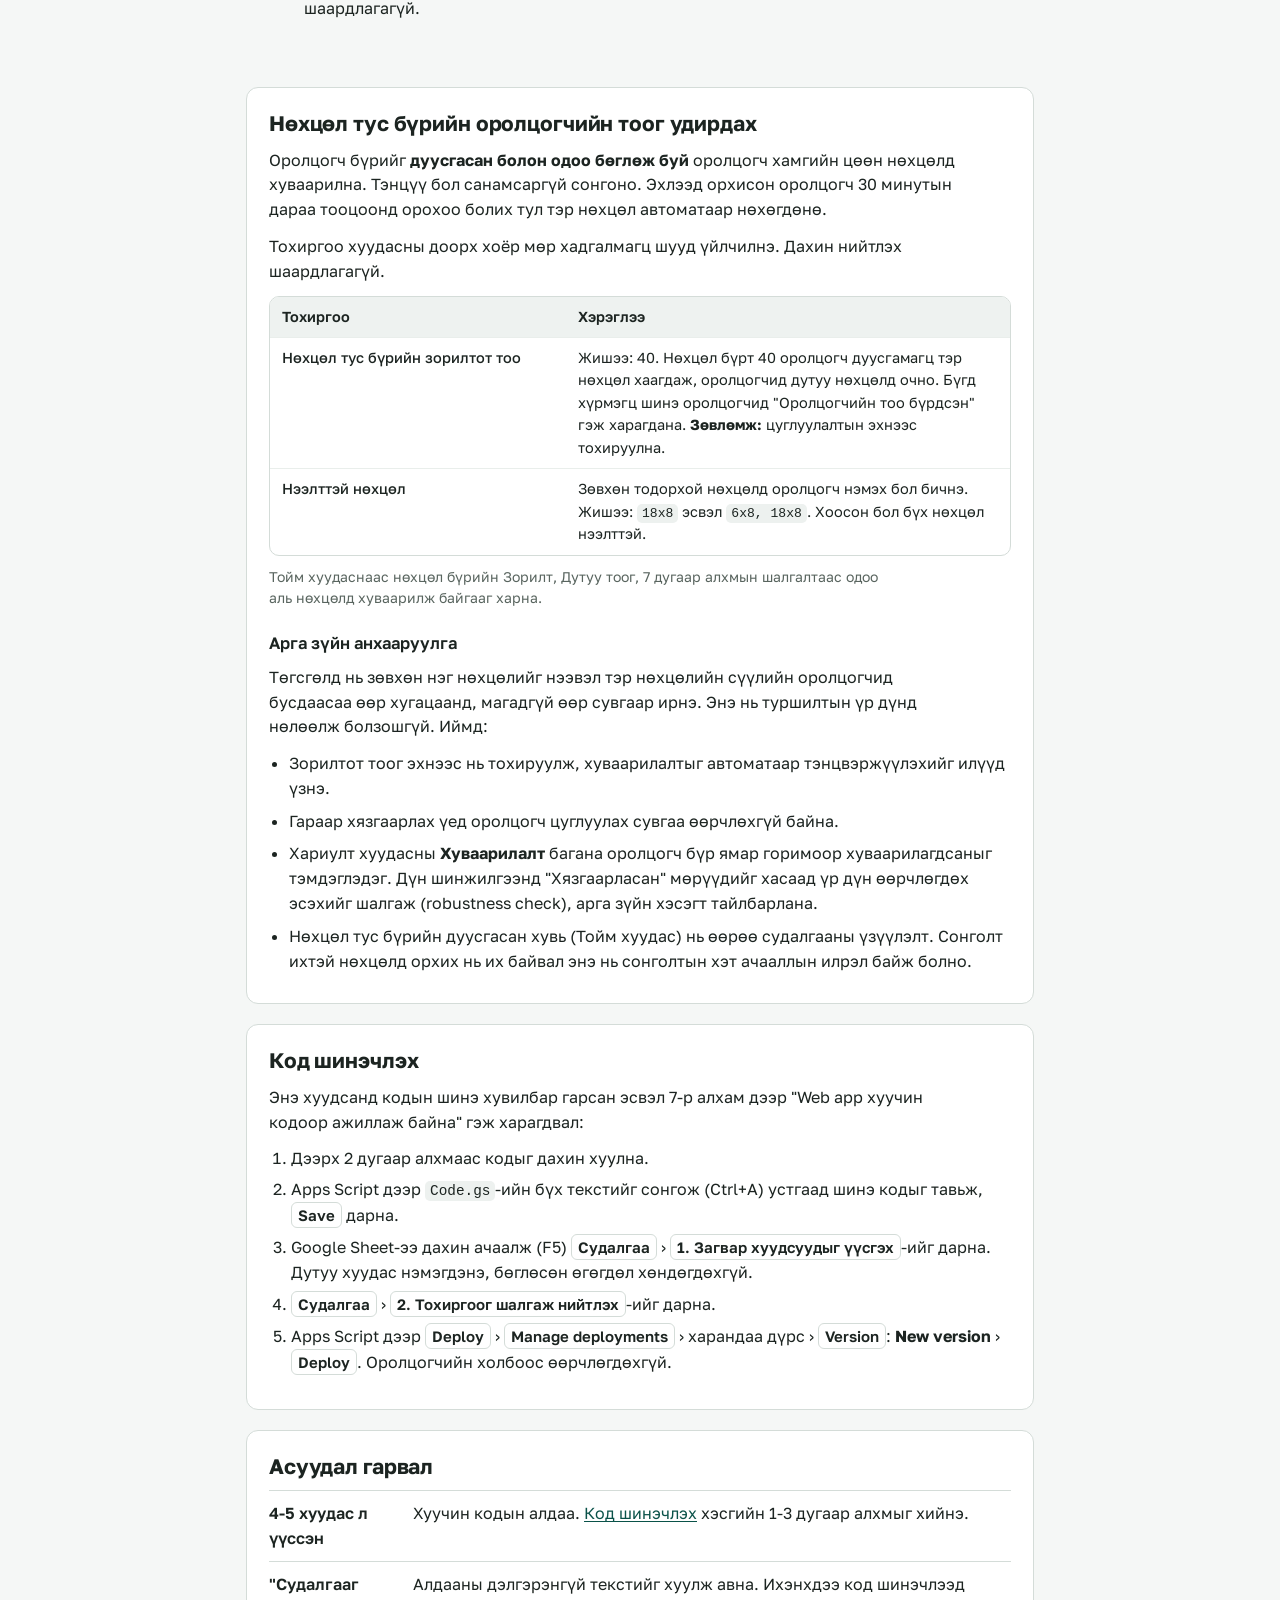
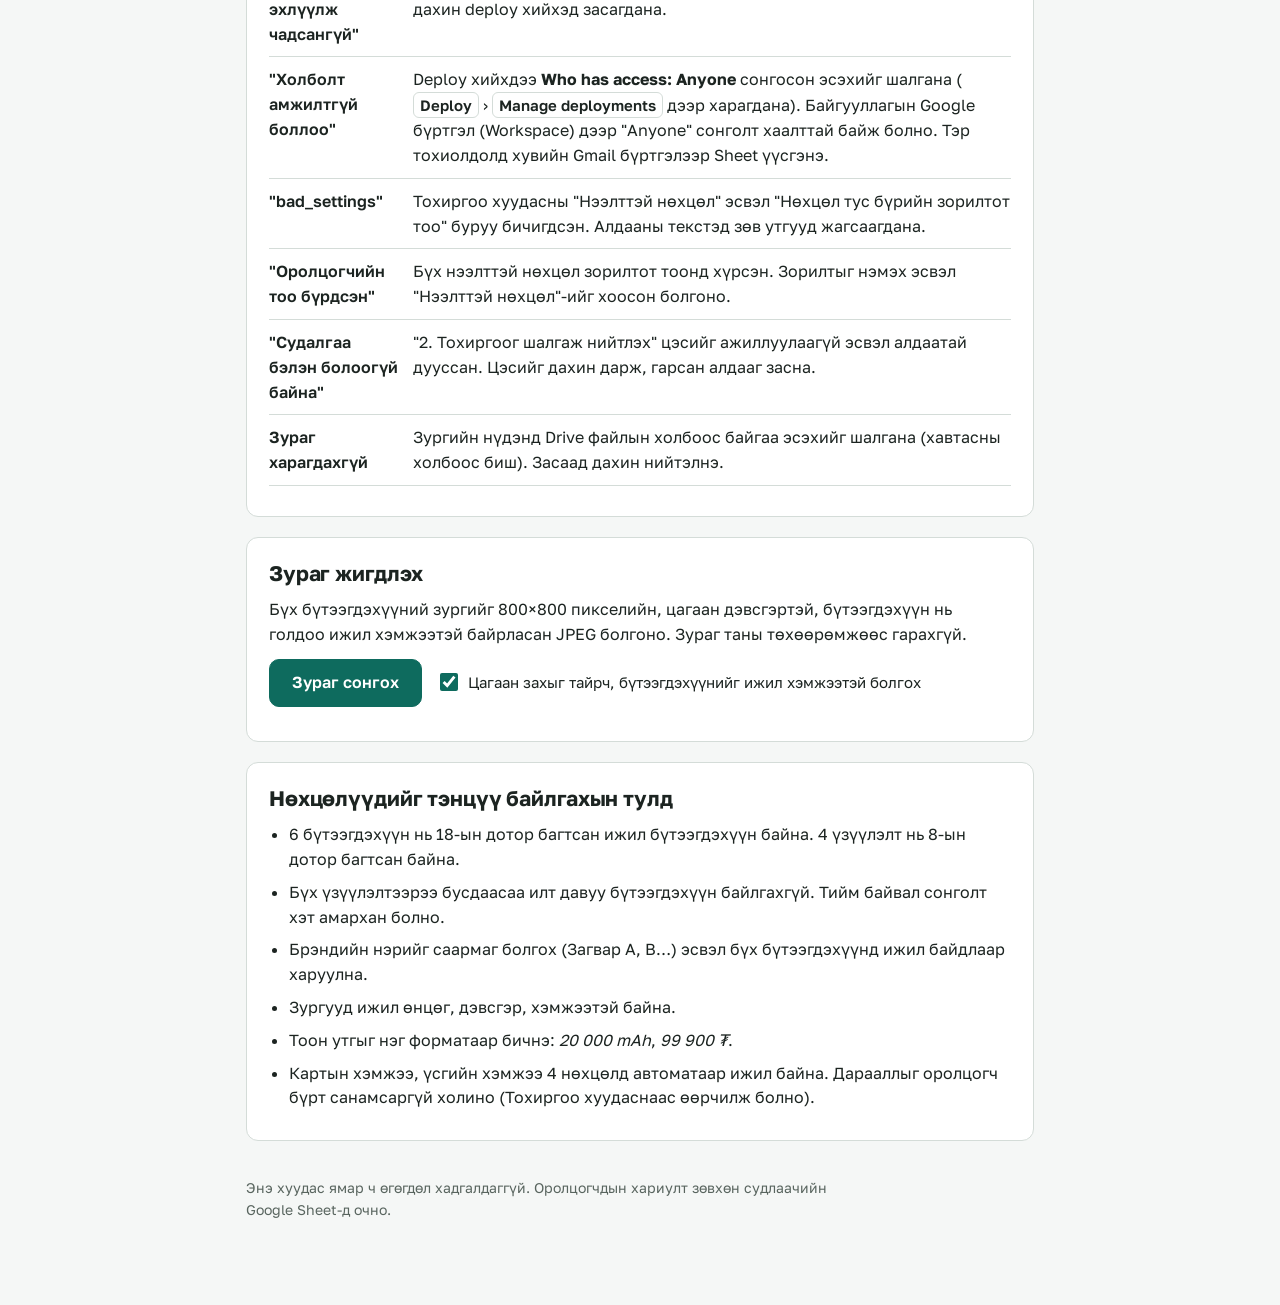
==== commit e04a1f38: "Condition quotas and open-condition control (v1.1.0) - Assign to the condition with the fewest compl" ====
--- a/setup.html
+++ b/setup.html
@@ -137,8 +137,8 @@
         <p>Оролцогчийн холбоосоор 2-3 удаа өөрөө бөглөж, Хариулт хуудсанд мөр нэмэгдэж байгааг шалгана. Жинхэнэ цуглуулалт эхлэхийн өмнө:</p>
         <ol class="sub">
           <li>Хариулт болон Эхэлсэн хуудасны туршилтын мөрүүдийг устгана (толгой мөрийг үлдээнэ).</li>
-          <li><span class="ui">Судалгаа</span> › <span class="ui">Хуваарилалтын тоолуурыг тэглэх</span>-ийг дарна.</li>
         </ol>
+        <p class="fine">Хуваарилалт Эхэлсэн хуудасны мөрөөс тоологддог тул туршилтын мөрийг устгахад хангалттай. Өөр тоолуур тэглэх шаардлагагүй.</p>
         <p class="fine">Нэг утсан дээр дахин бөглөж үзэхийн тулд хөтчийн нууц цонх (incognito) ашиглана. Урьдчилан харах холбоос хариулт хадгалдаггүй тул түүгээр чөлөөтэй туршина.</p>
       </li>
 
@@ -168,9 +168,33 @@
 
       <li class="step-item" id="s10">
         <h2>Судалгааг хаах</h2>
-        <p>Тохиргоо хуудасны <span class="ui">Төлөв</span>-ийг <strong>Хаалттай</strong> болгоход шинэ хариулт хүлээж авахаа шууд зогсооно. Дахин нийтлэх шаардлагагүй.</p>
+        <p>Тохиргоо хуудасны <span class="ui">Төлөв</span>-ийг <strong>Хаалттай</strong> болгоход шинэ оролцогч эхлүүлэхээ шууд зогсооно. Аль хэдийн эхэлсэн оролцогч дуусгаж илгээх боломжтой. Дахин нийтлэх шаардлагагүй.</p>
       </li>
     </ol>
+
+    <section class="tool" id="quota" aria-labelledby="quotaTitle">
+      <h2 id="quotaTitle">Нөхцөл тус бүрийн оролцогчийн тоог удирдах</h2>
+      <p>Оролцогч бүрийг <strong>дуусгасан болон одоо бөглөж буй</strong> оролцогч хамгийн цөөн нөхцөлд хуваарилна. Тэнцүү бол санамсаргүй сонгоно. Эхлээд орхисон оролцогч 30 минутын дараа тооцоонд орохоо болих тул тэр нөхцөл автоматаар нөхөгдөнө.</p>
+      <p>Тохиргоо хуудасны доорх хоёр мөр хадгалмагц шууд үйлчилнэ. Дахин нийтлэх шаардлагагүй.</p>
+      <div class="tablewrap">
+        <table class="dict">
+          <thead><tr><th scope="col">Тохиргоо</th><th scope="col">Хэрэглээ</th></tr></thead>
+          <tbody>
+            <tr><td>Нөхцөл тус бүрийн зорилтот тоо</td><td>Жишээ: 40. Нөхцөл бүрт 40 оролцогч дуусгамагц тэр нөхцөл хаагдаж, оролцогчид дутуу нөхцөлд очно. Бүгд хүрмэгц шинэ оролцогчид "Оролцогчийн тоо бүрдсэн" гэж харагдана. <strong>Зөвлөмж:</strong> цуглуулалтын эхнээс тохируулна.</td></tr>
+            <tr><td>Нээлттэй нөхцөл</td><td>Зөвхөн тодорхой нөхцөлд оролцогч нэмэх бол бичнэ. Жишээ: <code>18x8</code> эсвэл <code>6x8, 18x8</code>. Хоосон бол бүх нөхцөл нээлттэй.</td></tr>
+          </tbody>
+        </table>
+      </div>
+      <p class="fine" style="margin-top:10px">Тойм хуудаснаас нөхцөл бүрийн Зорилт, Дутуу тоог, 7 дугаар алхмын шалгалтаас одоо аль нөхцөлд хуваарилж байгааг харна.</p>
+      <h3>Арга зүйн анхааруулга</h3>
+      <p>Төгсгөлд нь зөвхөн нэг нөхцөлийг нээвэл тэр нөхцөлийн сүүлийн оролцогчид бусдаасаа өөр хугацаанд, магадгүй өөр сувгаар ирнэ. Энэ нь туршилтын үр дүнд нөлөөлж болзошгүй. Иймд:</p>
+      <ul class="checklist">
+        <li>Зорилтот тоог эхнээс нь тохируулж, хуваарилалтыг автоматаар тэнцвэржүүлэхийг илүүд үзнэ.</li>
+        <li>Гараар хязгаарлах үед оролцогч цуглуулах сувгаа өөрчлөхгүй байна.</li>
+        <li>Хариулт хуудасны <strong>Хуваарилалт</strong> багана оролцогч бүр ямар горимоор хуваарилагдсаныг тэмдэглэдэг. Дүн шинжилгээнд "Хязгаарласан" мөрүүдийг хасаад үр дүн өөрчлөгдөх эсэхийг шалгаж (robustness check), арга зүйн хэсэгт тайлбарлана.</li>
+        <li>Нөхцөл тус бүрийн дуусгасан хувь (Тойм хуудас) нь өөрөө судалгааны үзүүлэлт. Сонголт ихтэй нөхцөлд орхих нь их байвал энэ нь сонголтын хэт ачааллын илрэл байж болно.</li>
+      </ul>
+    </section>
 
     <section class="tool" id="update" aria-labelledby="updateTitle">
       <h2 id="updateTitle">Код шинэчлэх</h2>
@@ -190,6 +214,8 @@
         <div><dt>4-5 хуудас л үүссэн</dt><dd>Хуучин кодын алдаа. <a href="#update">Код шинэчлэх</a> хэсгийн 1-3 дугаар алхмыг хийнэ.</dd></div>
         <div><dt>"Судалгааг эхлүүлж чадсангүй"</dt><dd>Алдааны дэлгэрэнгүй текстийг хуулж авна. Ихэнхдээ код шинэчлээд дахин deploy хийхэд засагдана.</dd></div>
         <div><dt>"Холболт амжилтгүй боллоо"</dt><dd>Deploy хийхдээ <strong>Who has access: Anyone</strong> сонгосон эсэхийг шалгана (<span class="ui">Deploy</span> › <span class="ui">Manage deployments</span> дээр харагдана). Байгууллагын Google бүртгэл (Workspace) дээр "Anyone" сонголт хаалттай байж болно. Тэр тохиолдолд хувийн Gmail бүртгэлээр Sheet үүсгэнэ.</dd></div>
+        <div><dt>"bad_settings"</dt><dd>Тохиргоо хуудасны "Нээлттэй нөхцөл" эсвэл "Нөхцөл тус бүрийн зорилтот тоо" буруу бичигдсэн. Алдааны текстэд зөв утгууд жагсаагдана.</dd></div>
+        <div><dt>"Оролцогчийн тоо бүрдсэн"</dt><dd>Бүх нээлттэй нөхцөл зорилтот тоонд хүрсэн. Зорилтыг нэмэх эсвэл "Нээлттэй нөхцөл"-ийг хоосон болгоно.</dd></div>
         <div><dt>"Судалгаа бэлэн болоогүй байна"</dt><dd>"2. Тохиргоог шалгаж нийтлэх" цэсийг ажиллуулаагүй эсвэл алдаатай дууссан. Цэсийг дахин дарж, гарсан алдааг засна.</dd></div>
         <div><dt>Зураг харагдахгүй</dt><dd>Зургийн нүдэнд Drive файлын холбоос байгаа эсэхийг шалгана (хавтасны холбоос биш). Засаад дахин нийтэлнэ.</dd></div>
       </dl>
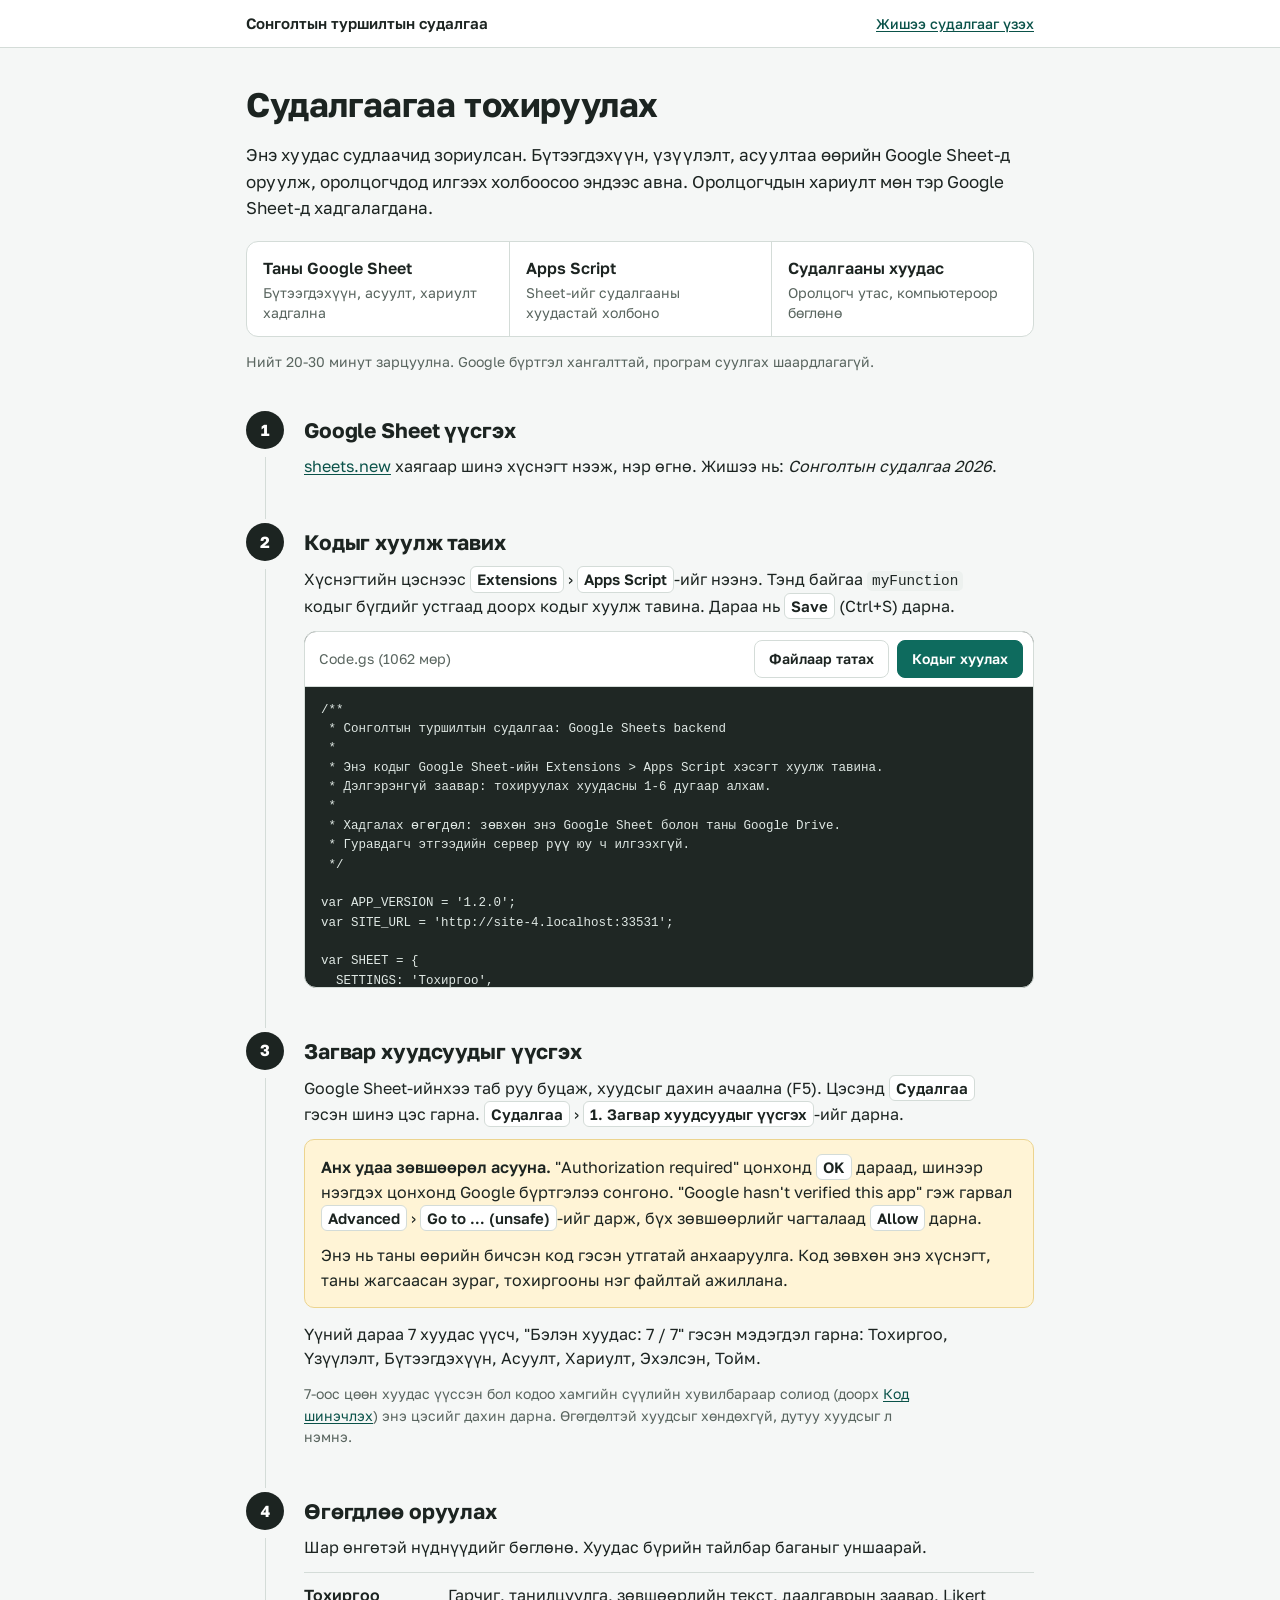
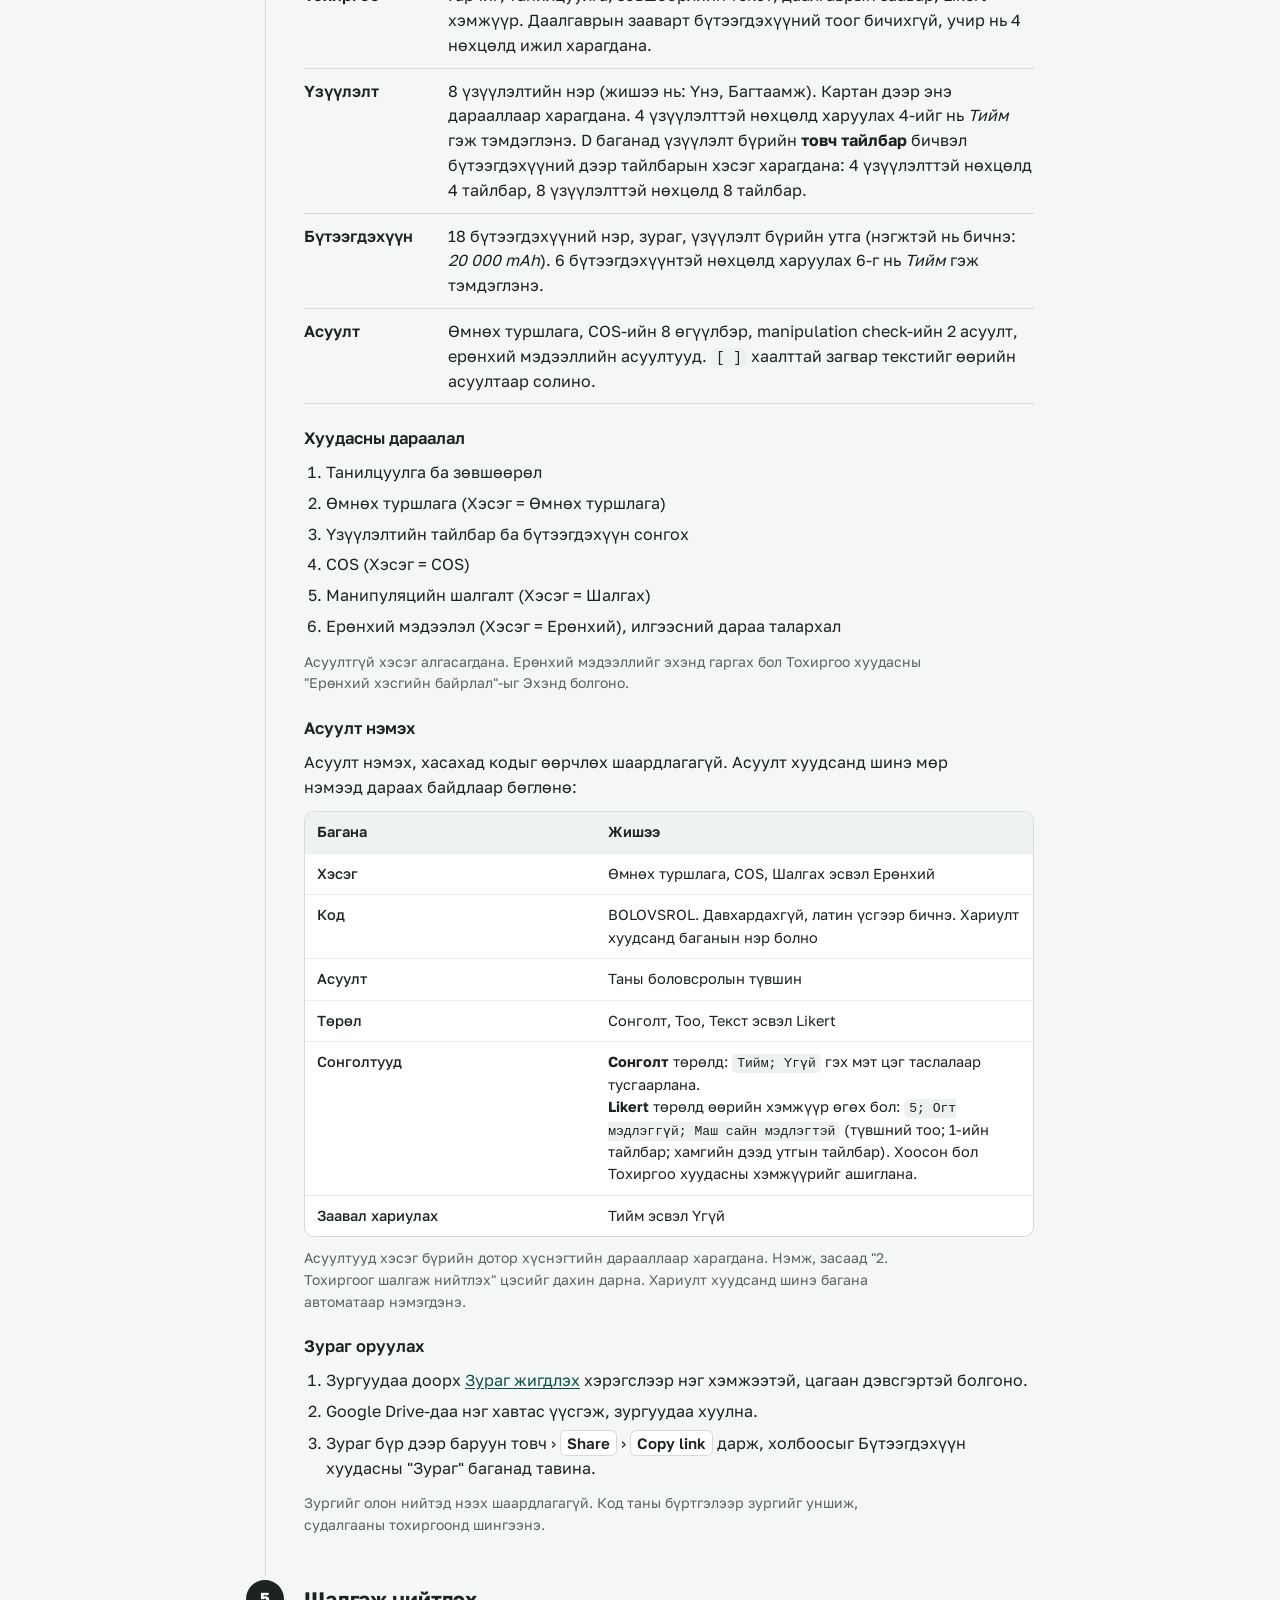
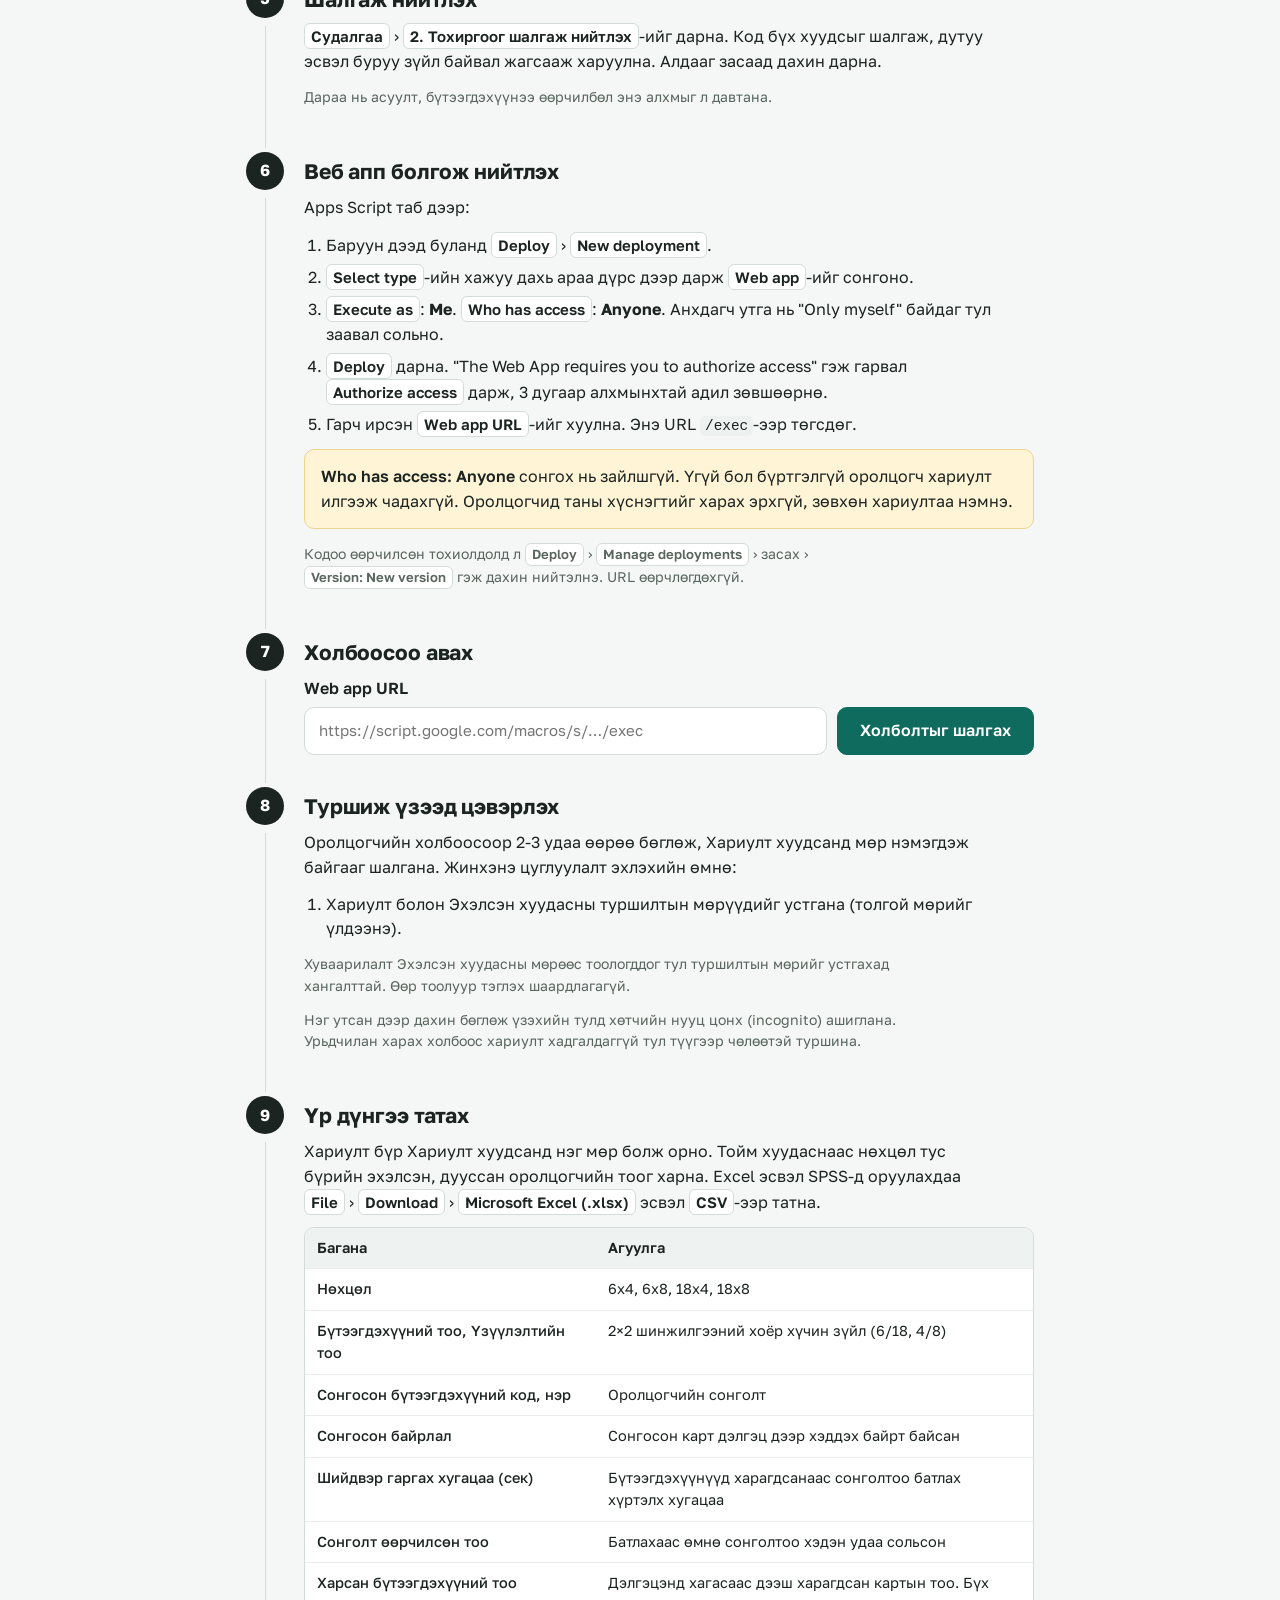
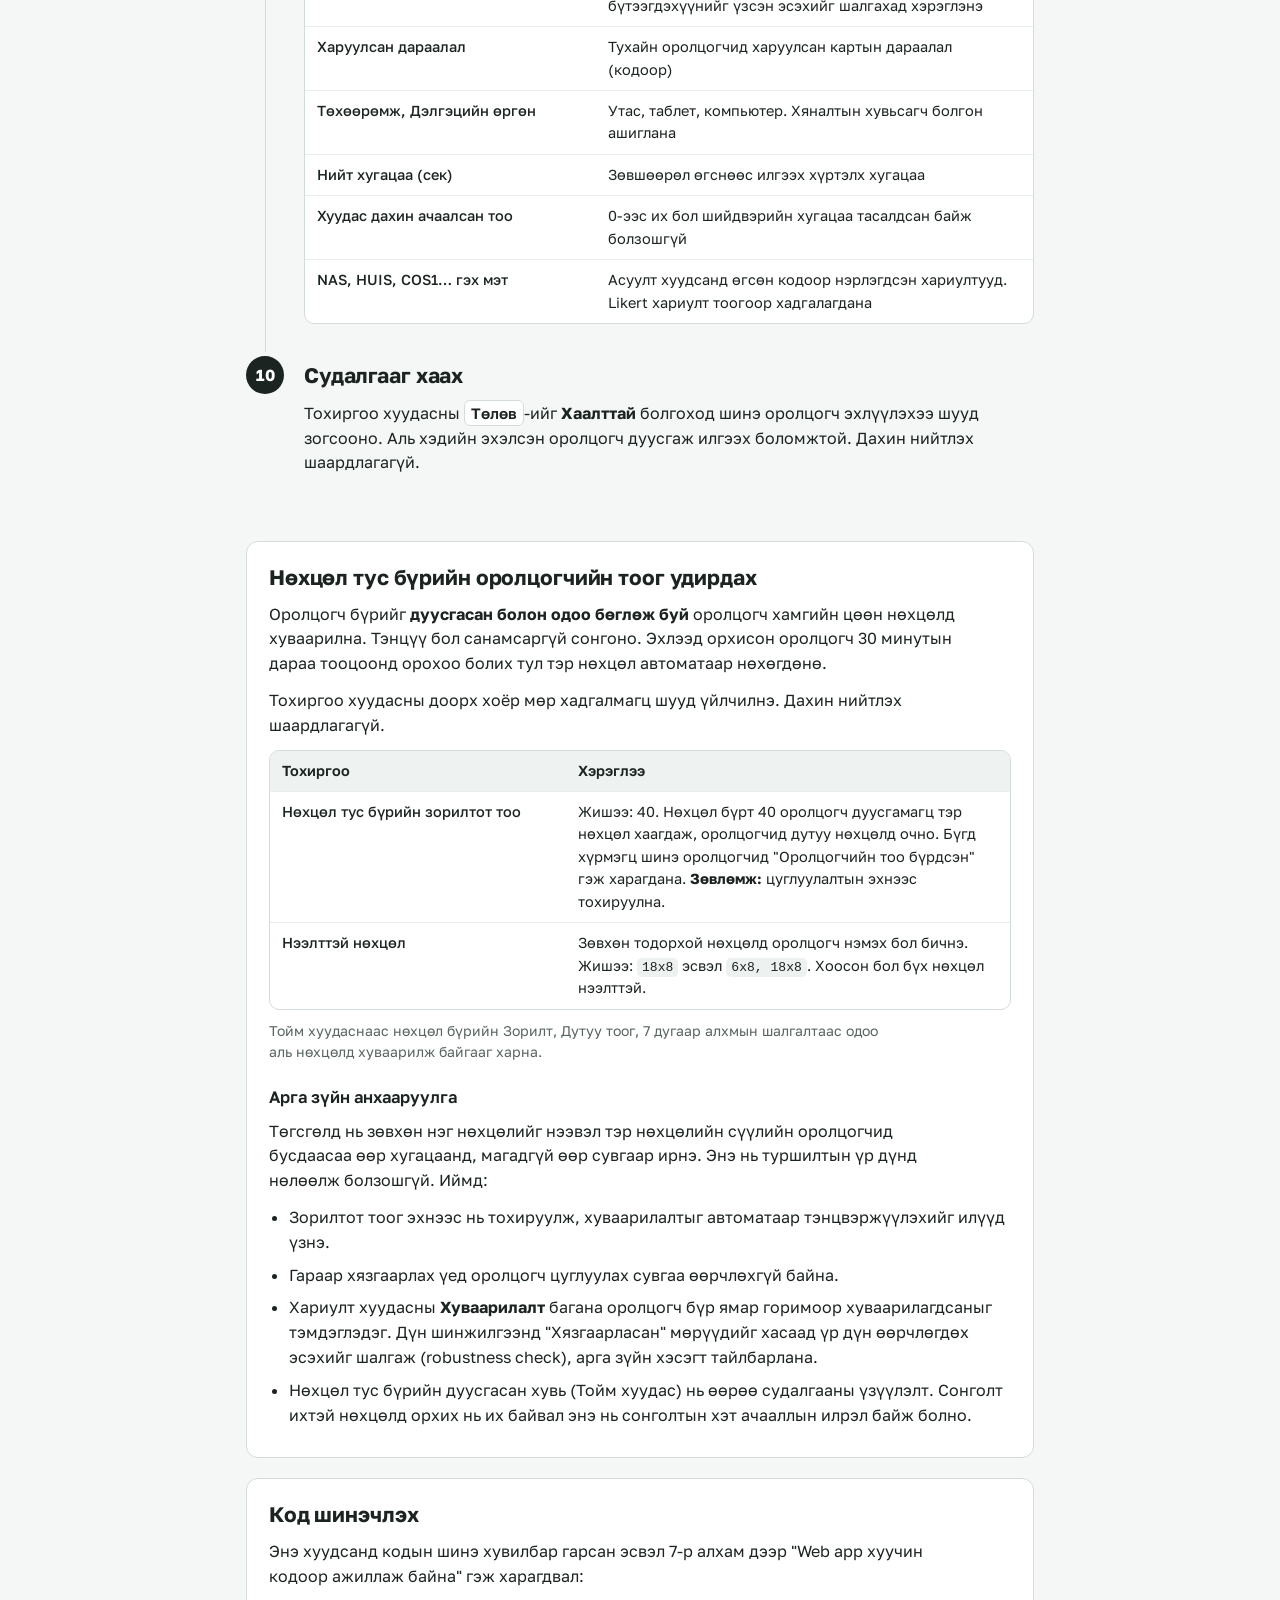
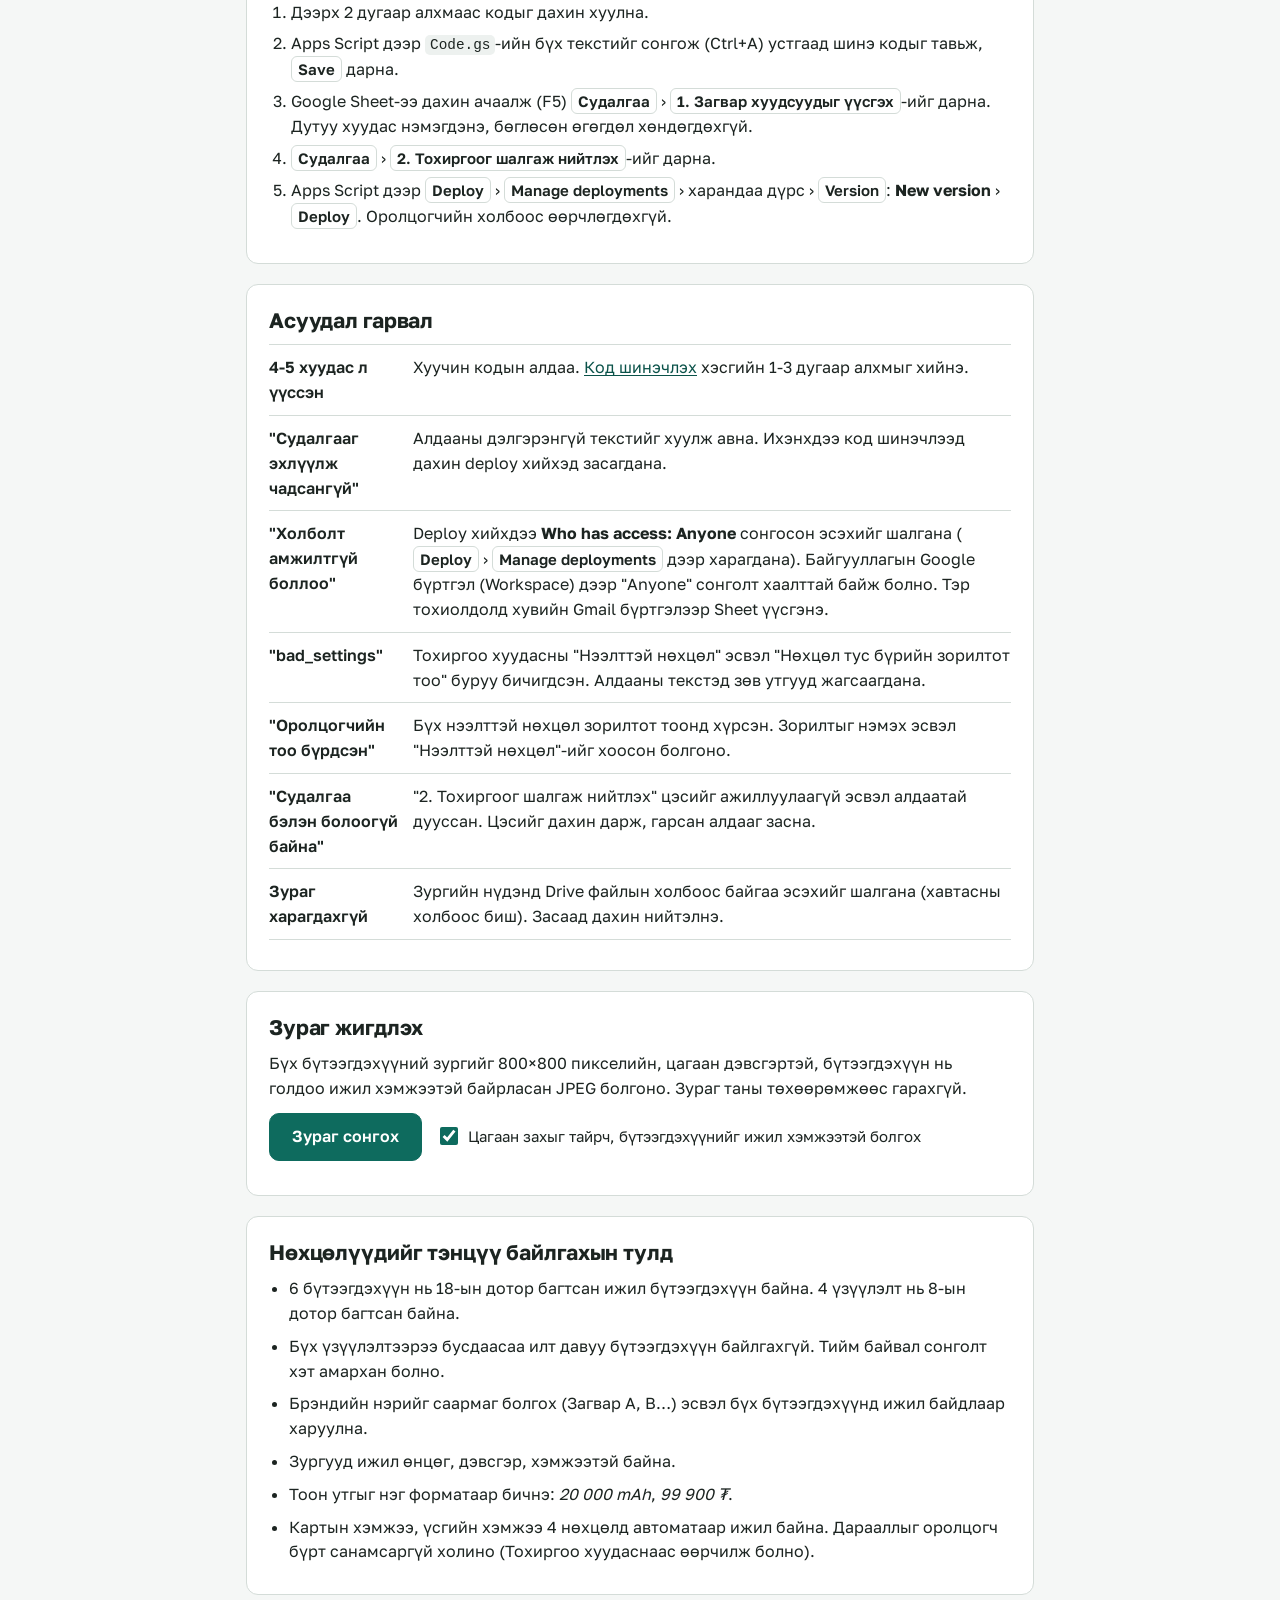
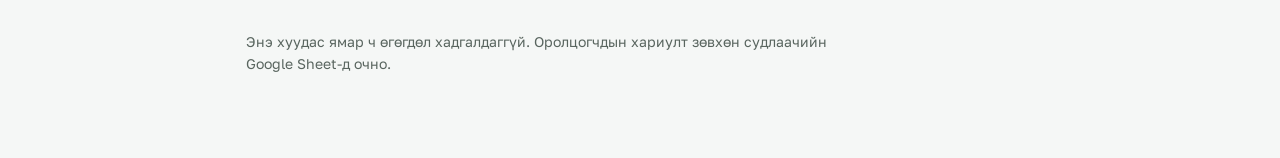
==== commit c6b55e30: "Page structure: prior experience, attribute glossary, general at end (v1.2.0) - New question section" ====
--- a/setup.html
+++ b/setup.html
@@ -68,21 +68,31 @@
         <p>Шар өнгөтэй нүднүүдийг бөглөнө. Хуудас бүрийн тайлбар баганыг уншаарай.</p>
         <dl class="sheetlist">
           <div><dt>Тохиргоо</dt><dd>Гарчиг, танилцуулга, зөвшөөрлийн текст, даалгаврын заавар, Likert хэмжүүр. Даалгаврын зааварт бүтээгдэхүүний тоог бичихгүй, учир нь 4 нөхцөлд ижил харагдана.</dd></div>
-          <div><dt>Үзүүлэлт</dt><dd>8 үзүүлэлтийн нэр (жишээ нь: Үнэ, Багтаамж). Картан дээр энэ дарааллаар харагдана. 4 үзүүлэлттэй нөхцөлд харуулах 4-ийг нь <em>Тийм</em> гэж тэмдэглэнэ.</dd></div>
+          <div><dt>Үзүүлэлт</dt><dd>8 үзүүлэлтийн нэр (жишээ нь: Үнэ, Багтаамж). Картан дээр энэ дарааллаар харагдана. 4 үзүүлэлттэй нөхцөлд харуулах 4-ийг нь <em>Тийм</em> гэж тэмдэглэнэ. D баганад үзүүлэлт бүрийн <strong>товч тайлбар</strong> бичвэл бүтээгдэхүүний дээр тайлбарын хэсэг харагдана: 4 үзүүлэлттэй нөхцөлд 4 тайлбар, 8 үзүүлэлттэй нөхцөлд 8 тайлбар.</dd></div>
           <div><dt>Бүтээгдэхүүн</dt><dd>18 бүтээгдэхүүний нэр, зураг, үзүүлэлт бүрийн утга (нэгжтэй нь бичнэ: <em>20 000 mAh</em>). 6 бүтээгдэхүүнтэй нөхцөлд харуулах 6-г нь <em>Тийм</em> гэж тэмдэглэнэ.</dd></div>
-          <div><dt>Асуулт</dt><dd>Ерөнхий мэдээллийн асуулт, COS-ийн 8 өгүүлбэр, manipulation check-ийн 2 асуулт. <code>[ ]</code> хаалттай загвар текстийг өөрийн асуултаар солино.</dd></div>
+          <div><dt>Асуулт</dt><dd>Өмнөх туршлага, COS-ийн 8 өгүүлбэр, manipulation check-ийн 2 асуулт, ерөнхий мэдээллийн асуултууд. <code>[ ]</code> хаалттай загвар текстийг өөрийн асуултаар солино.</dd></div>
         </dl>
+        <h3>Хуудасны дараалал</h3>
+        <ol class="sub">
+          <li>Танилцуулга ба зөвшөөрөл</li>
+          <li>Өмнөх туршлага (Хэсэг = Өмнөх туршлага)</li>
+          <li>Үзүүлэлтийн тайлбар ба бүтээгдэхүүн сонгох</li>
+          <li>COS (Хэсэг = COS)</li>
+          <li>Манипуляцийн шалгалт (Хэсэг = Шалгах)</li>
+          <li>Ерөнхий мэдээлэл (Хэсэг = Ерөнхий), илгээсний дараа талархал</li>
+        </ol>
+        <p class="fine">Асуултгүй хэсэг алгасагдана. Ерөнхий мэдээллийг эхэнд гаргах бол Тохиргоо хуудасны "Ерөнхий хэсгийн байрлал"-ыг Эхэнд болгоно.</p>
         <h3>Асуулт нэмэх</h3>
         <p>Асуулт нэмэх, хасахад кодыг өөрчлөх шаардлагагүй. Асуулт хуудсанд шинэ мөр нэмээд дараах байдлаар бөглөнө:</p>
         <div class="tablewrap">
           <table class="dict">
             <thead><tr><th scope="col">Багана</th><th scope="col">Жишээ</th></tr></thead>
             <tbody>
-              <tr><td>Хэсэг</td><td>Ерөнхий (эсвэл COS, Шалгах)</td></tr>
+              <tr><td>Хэсэг</td><td>Өмнөх туршлага, COS, Шалгах эсвэл Ерөнхий</td></tr>
               <tr><td>Код</td><td>BOLOVSROL. Давхардахгүй, латин үсгээр бичнэ. Хариулт хуудсанд баганын нэр болно</td></tr>
               <tr><td>Асуулт</td><td>Таны боловсролын түвшин</td></tr>
               <tr><td>Төрөл</td><td>Сонголт, Тоо, Текст эсвэл Likert</td></tr>
-              <tr><td>Сонголтууд</td><td>Бүрэн дунд; Бакалавр; Магистр; Доктор (зөвхөн Сонголт төрөлд)</td></tr>
+              <tr><td>Сонголтууд</td><td><strong>Сонголт</strong> төрөлд: <code>Тийм; Үгүй</code> гэх мэт цэг таслалаар тусгаарлана.<br><strong>Likert</strong> төрөлд өөрийн хэмжүүр өгөх бол: <code>5; Огт мэдлэггүй; Маш сайн мэдлэгтэй</code> (түвшний тоо; 1-ийн тайлбар; хамгийн дээд утгын тайлбар). Хоосон бол Тохиргоо хуудасны хэмжүүрийг ашиглана.</td></tr>
               <tr><td>Заавал хариулах</td><td>Тийм эсвэл Үгүй</td></tr>
             </tbody>
           </table>
--- a/assets/app.css
+++ b/assets/app.css
@@ -139,6 +139,15 @@
 
 .q.has-error .likert__opt span, .q.has-error .option, .q.has-error .input { border-color: var(--danger); }
 
+/* ---------- Үзүүлэлтийн тайлбар ---------- */
+.glossary { margin: 0 0 18px; padding: 14px 16px 6px; background: var(--surface); border: 1px solid var(--line); border-radius: var(--radius); }
+.glossary__title { font-size: 15px; font-weight: 600; margin: 0 0 8px; }
+.glossary__list { margin: 0; display: grid; grid-template-columns: repeat(auto-fill, minmax(min(100%, 340px), 1fr)); column-gap: 28px; }
+.glossary__row { display: grid; grid-template-columns: minmax(96px, 34%) minmax(0, 1fr); gap: 12px; padding: 7px 0; border-top: 1px solid var(--line-soft); font-size: 14px; line-height: 1.4; }
+.glossary__row dt { font-weight: 600; }
+.glossary__row dd { margin: 0; color: var(--muted); }
+@media (max-width: 420px) { .glossary__row { grid-template-columns: 1fr; gap: 2px; } }
+
 /* ---------- Бүтээгдэхүүний карт ---------- */
 .task-head { max-width: 680px; margin-bottom: 20px; }
 .grid { display: grid; gap: 12px; grid-template-columns: repeat(auto-fill, minmax(min(100%, 340px), 1fr)); }
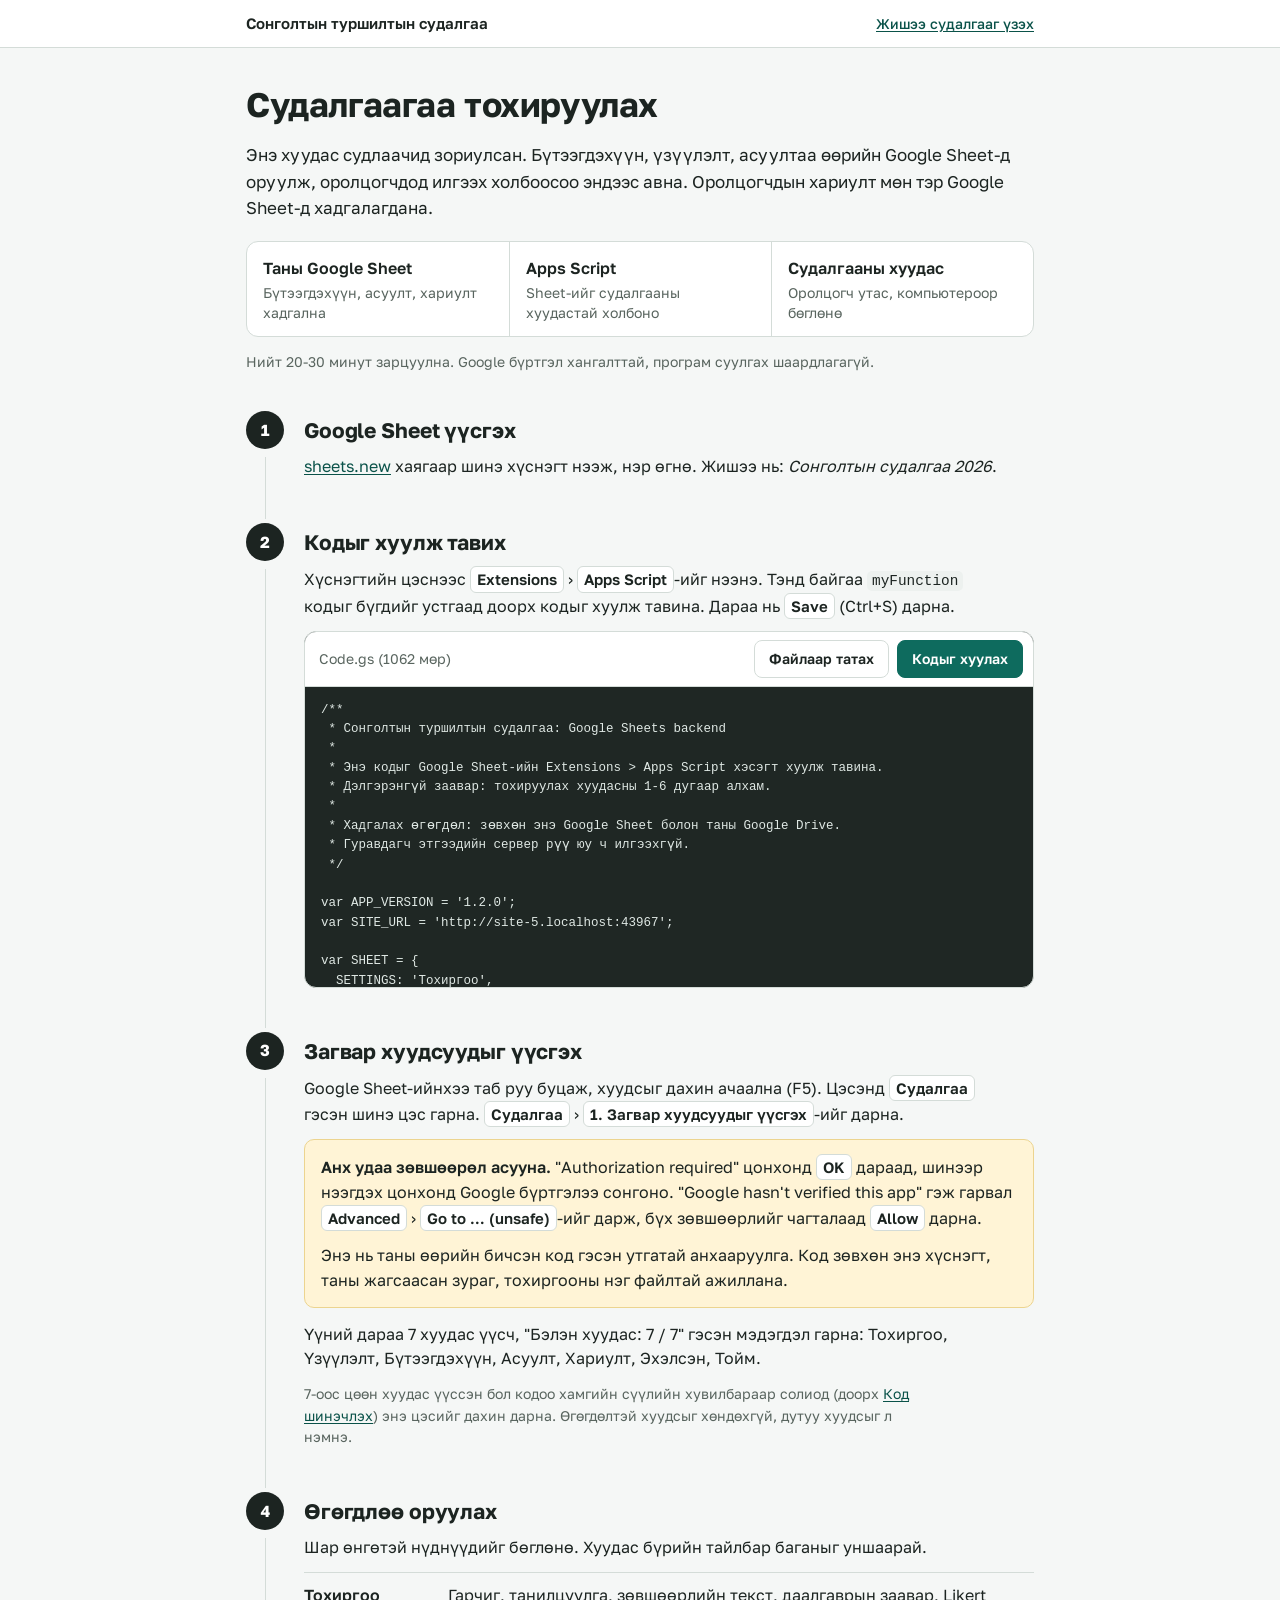
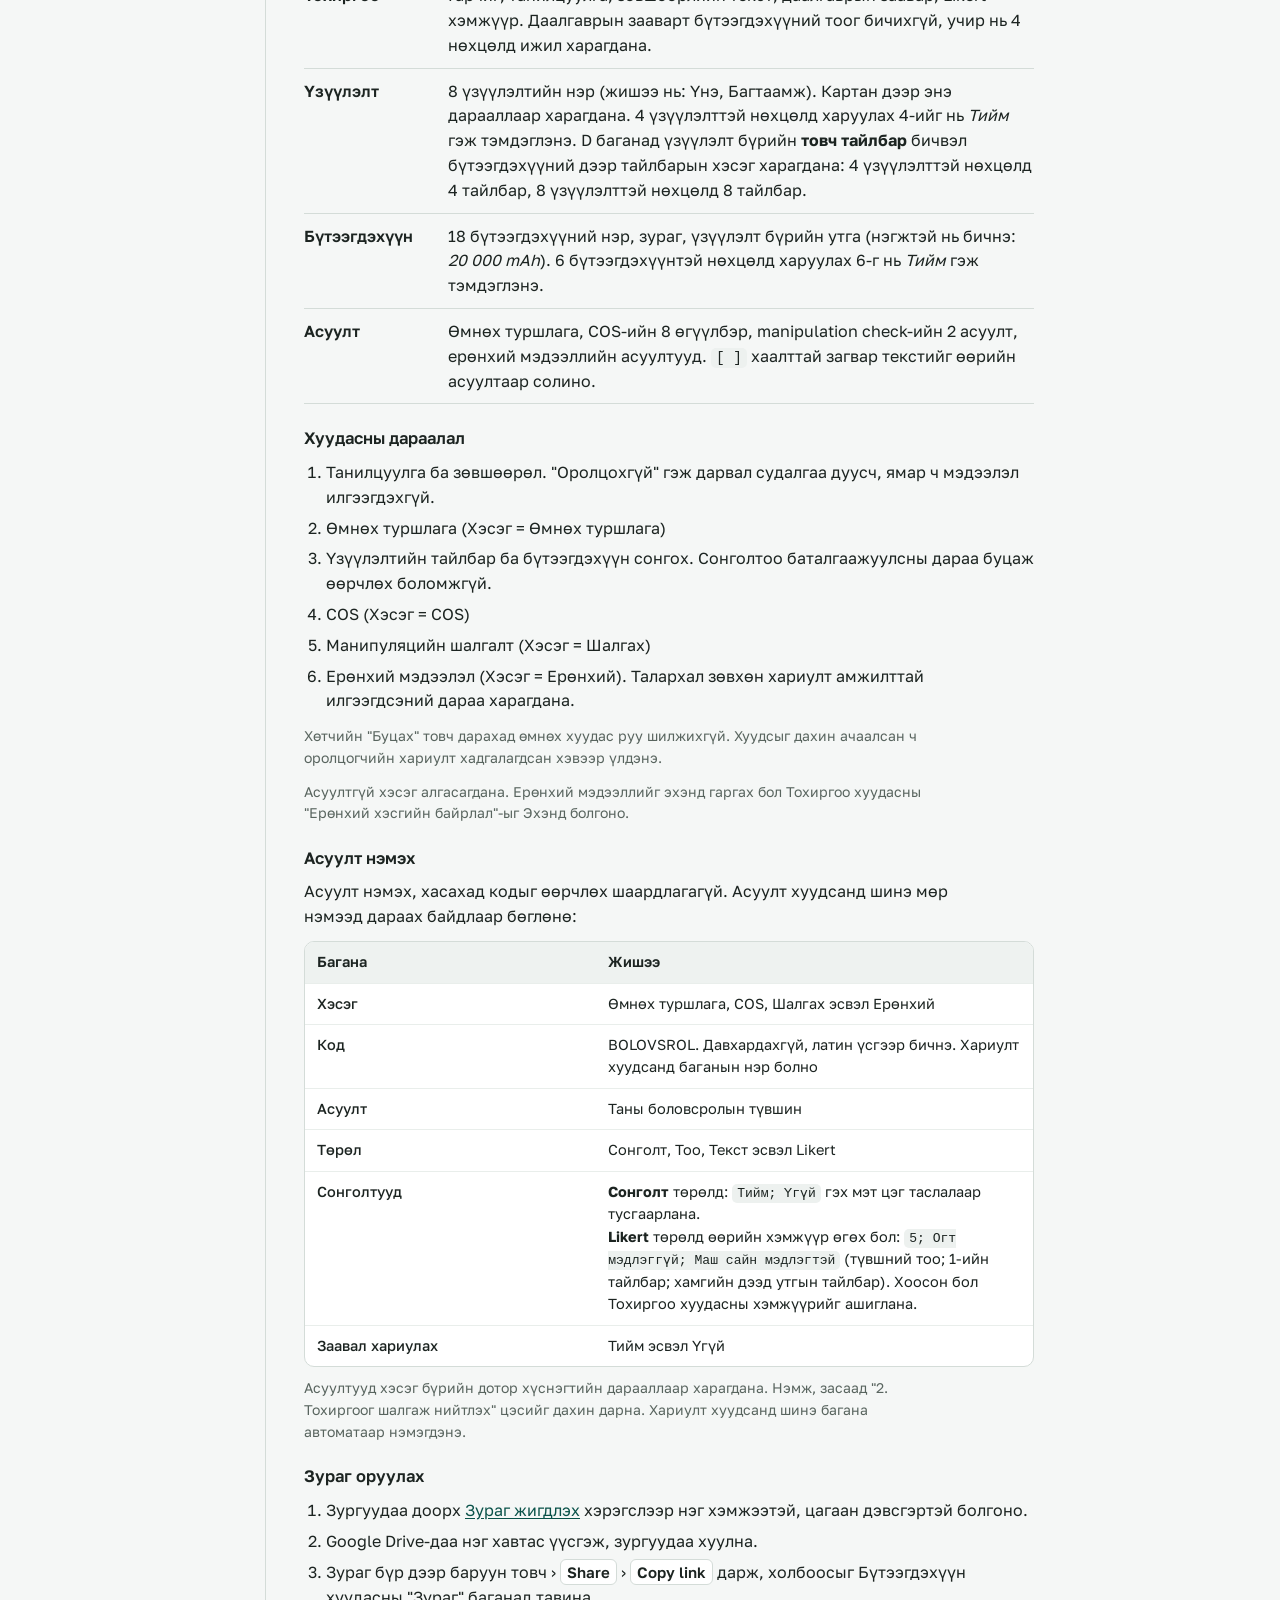
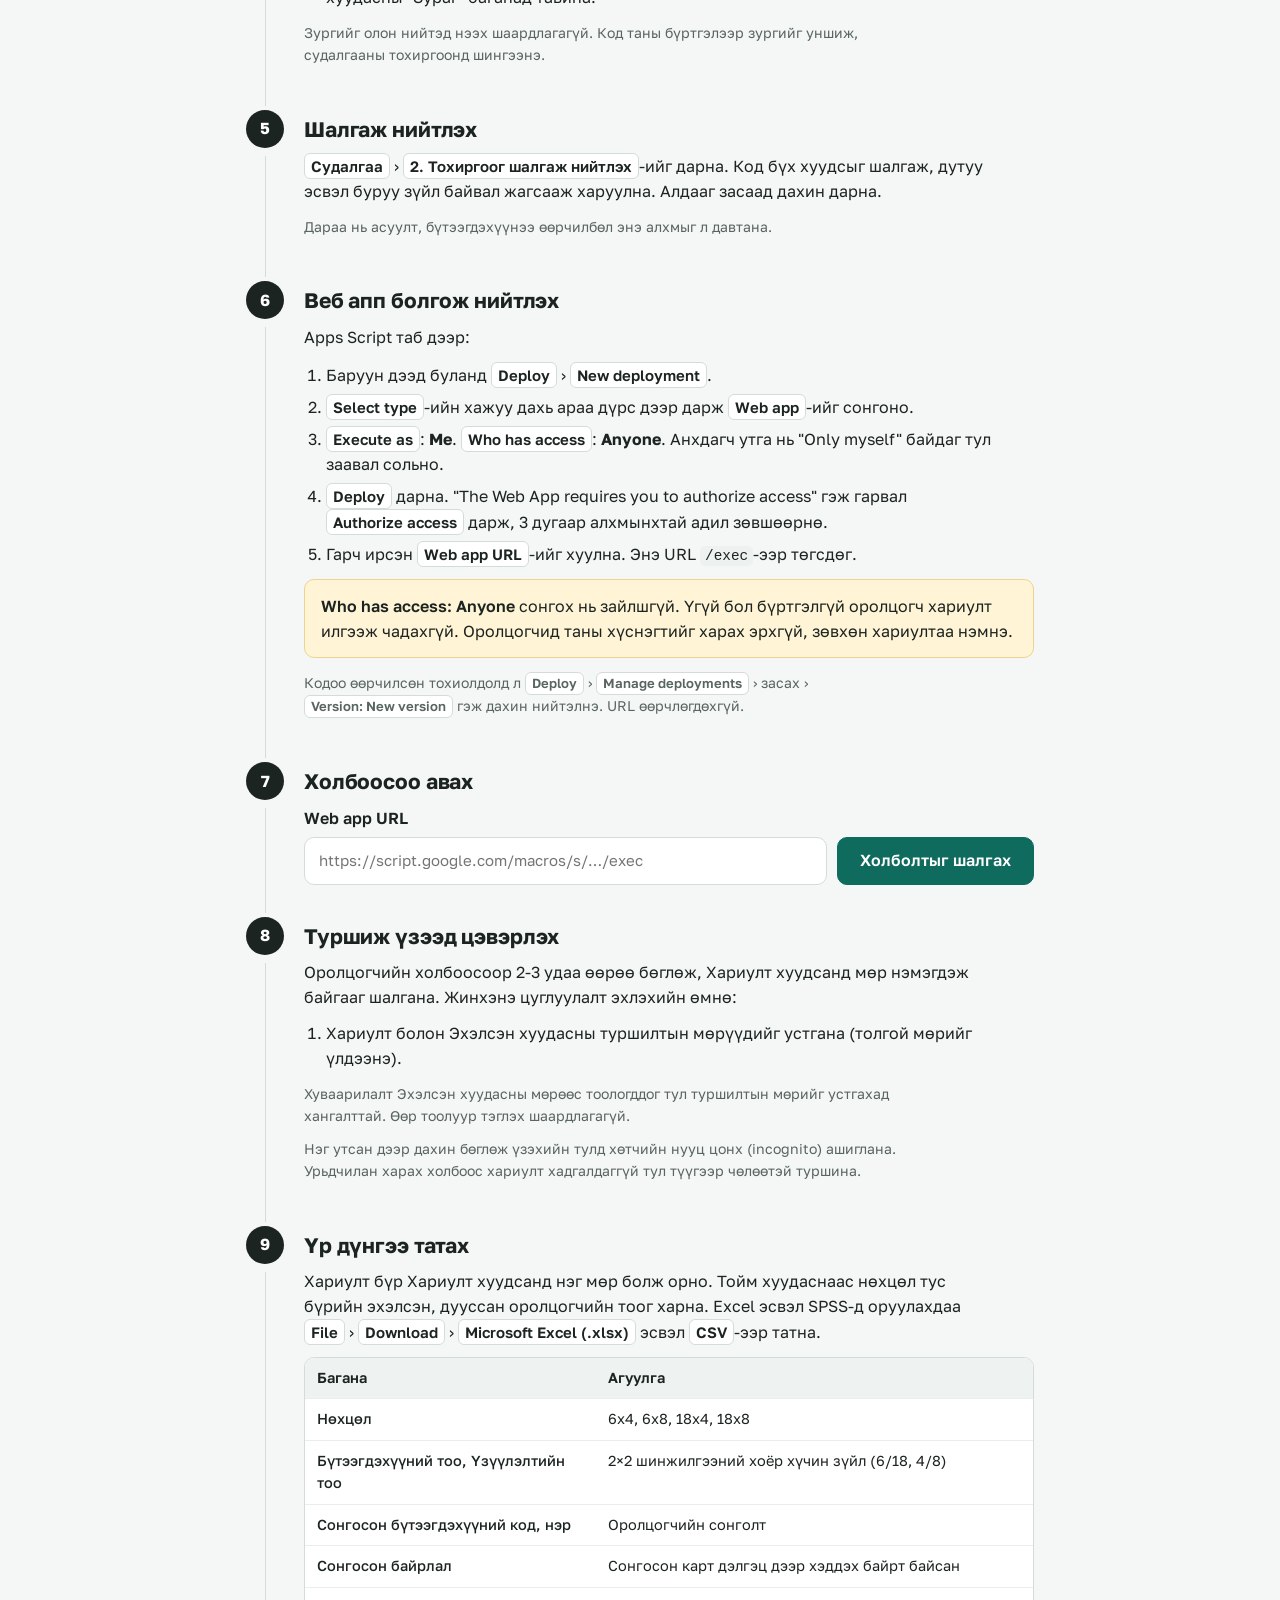
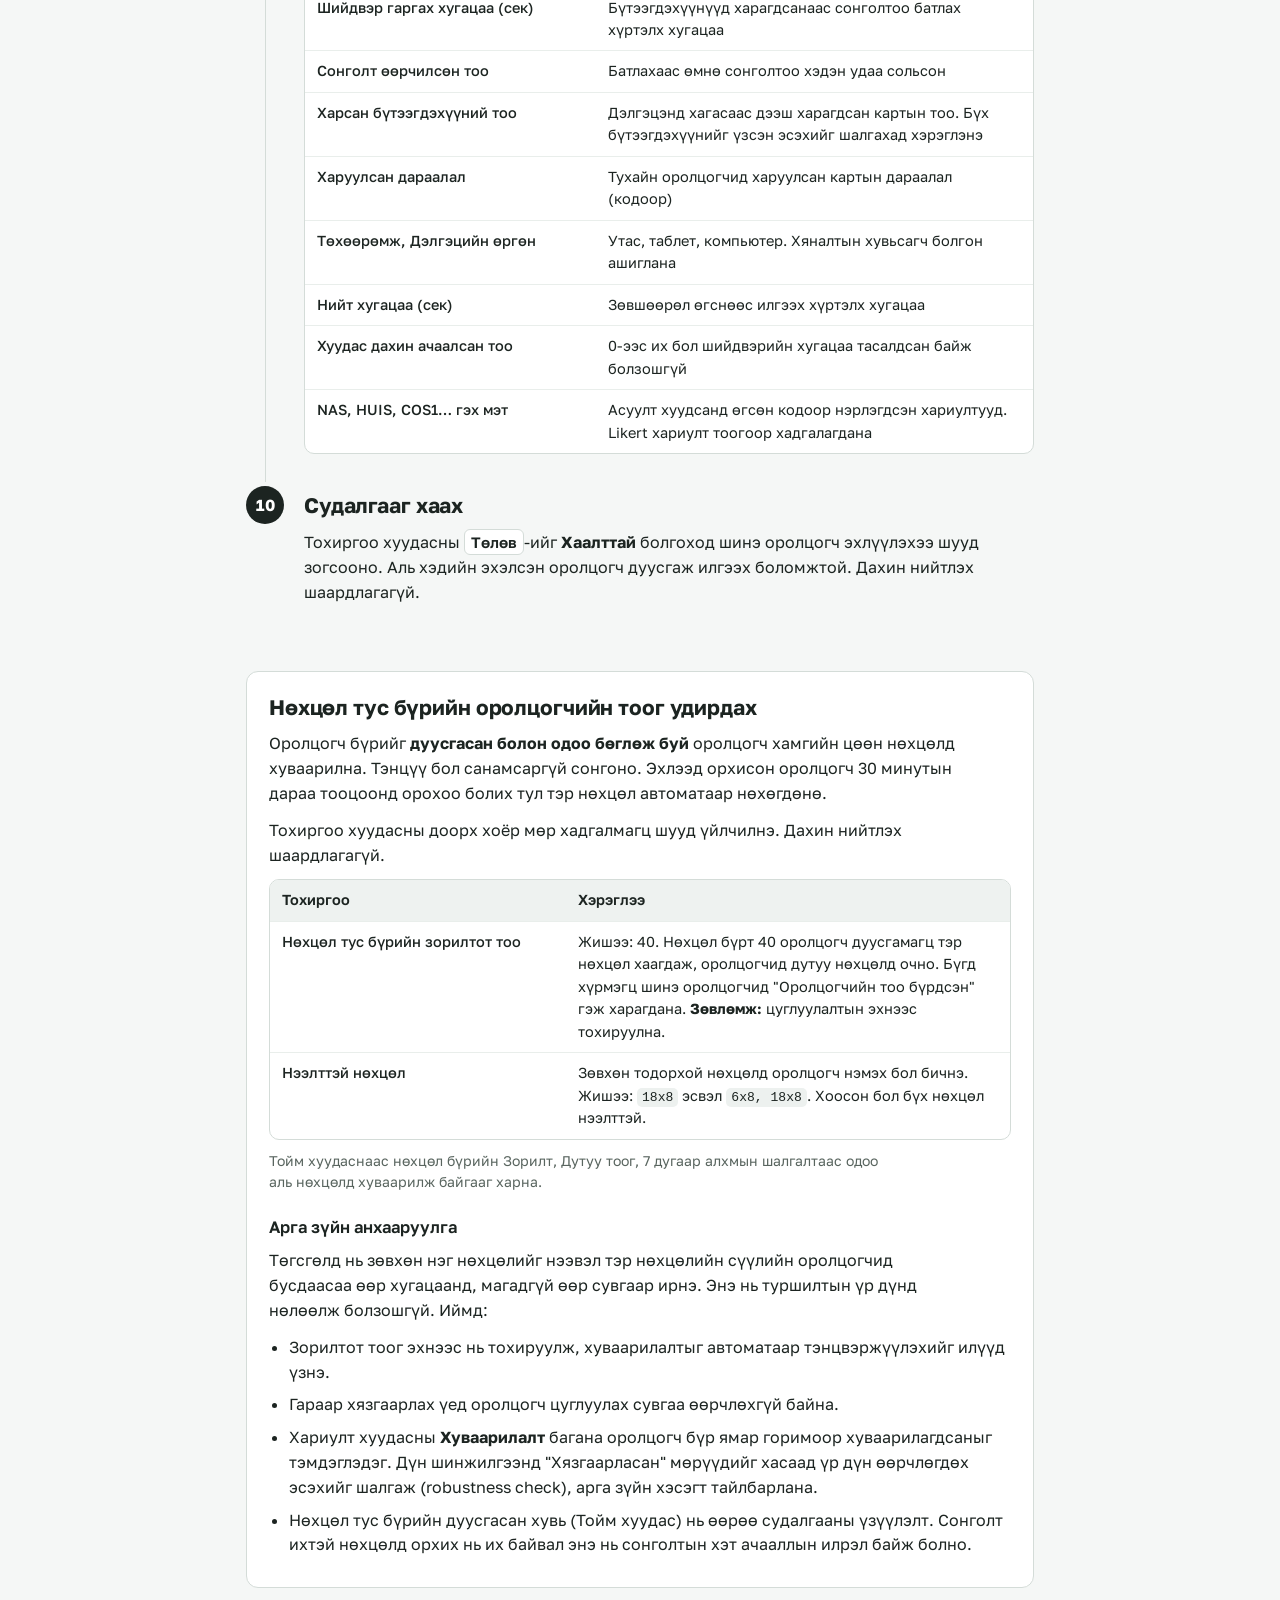
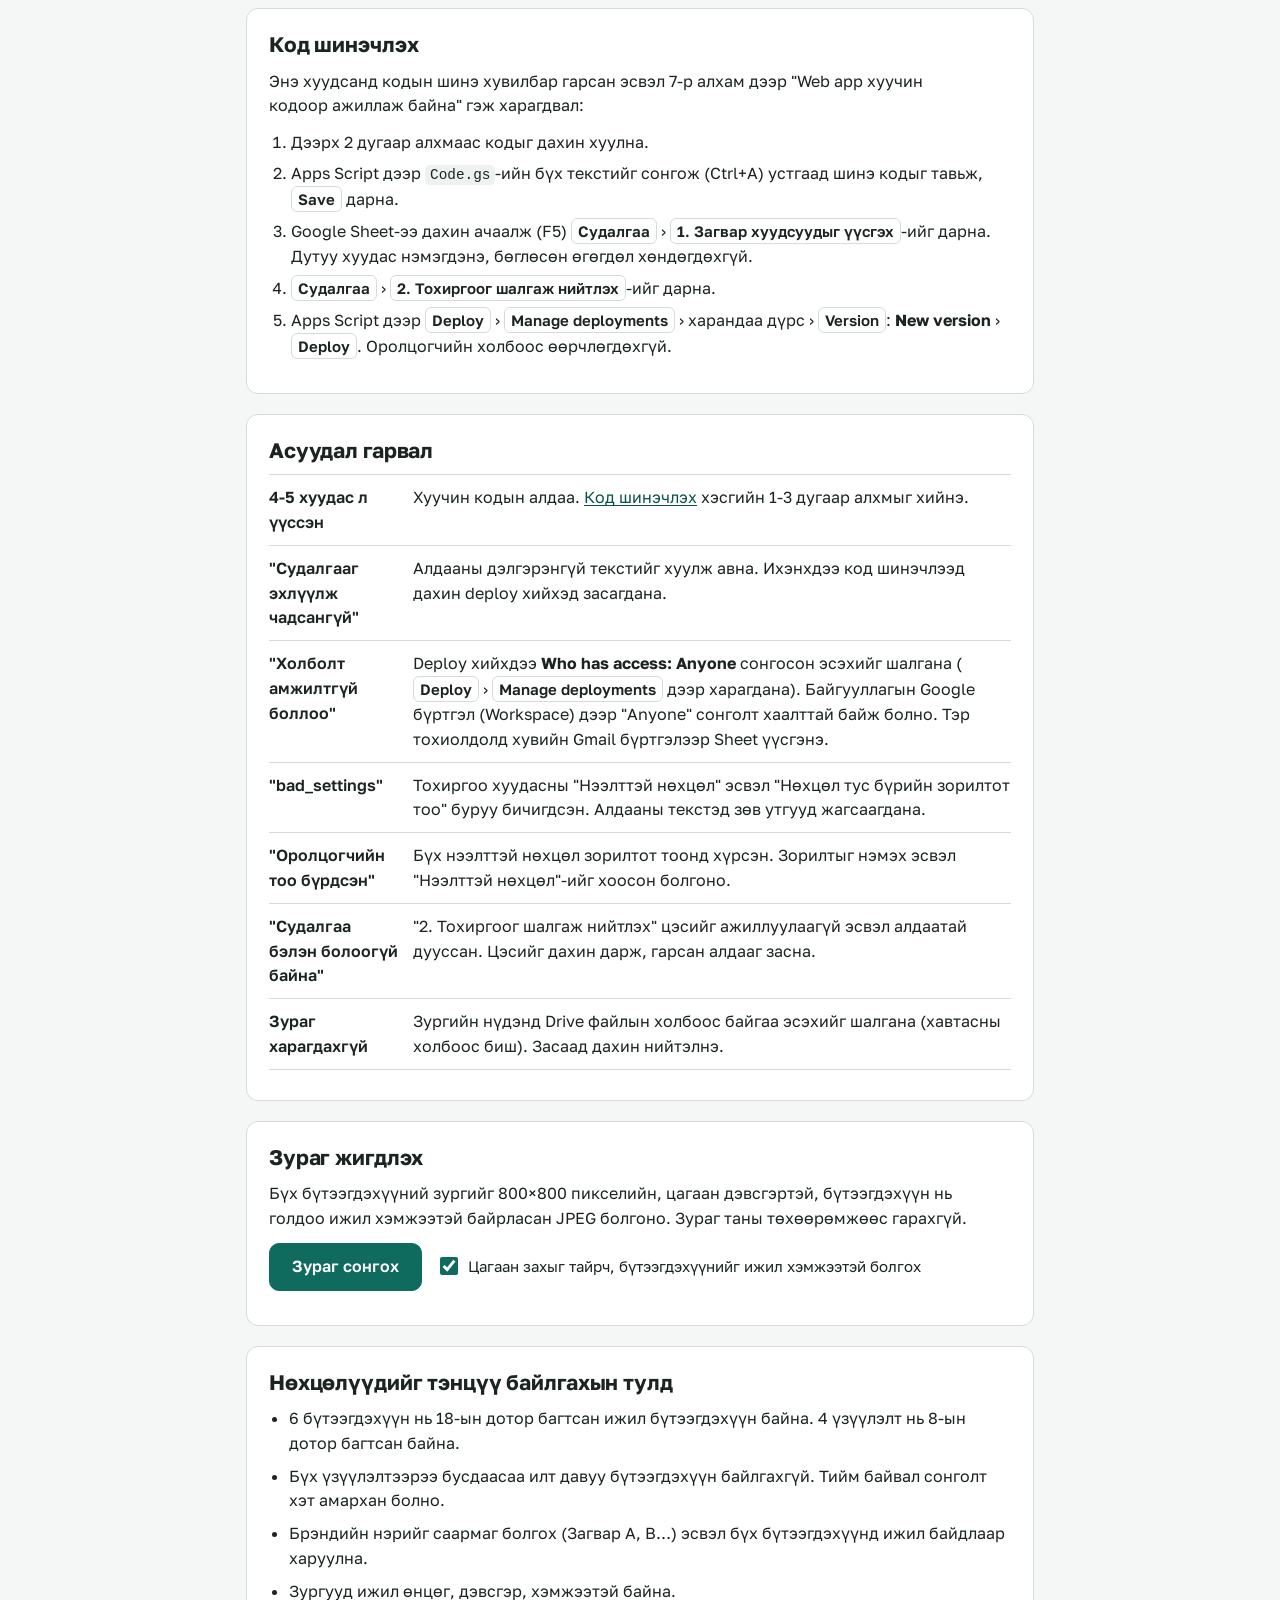
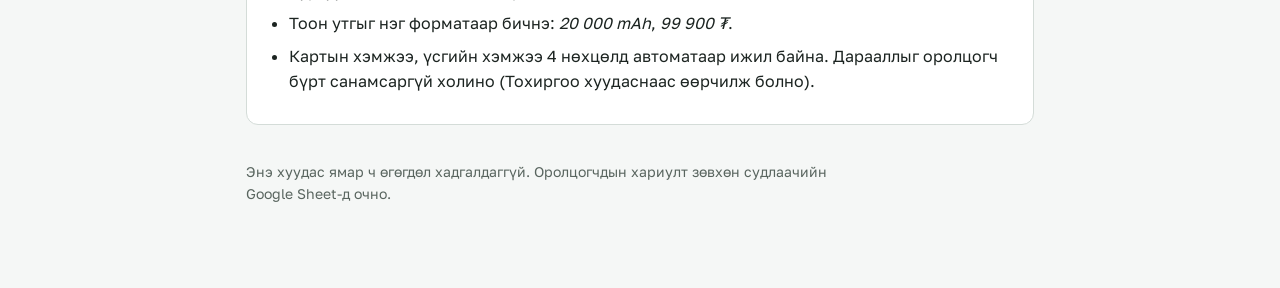
==== commit 2cdea248: "Consent decline ends the survey; back button cannot reopen the product choice - 'Оролцохгүй' on the " ====
--- a/setup.html
+++ b/setup.html
@@ -74,13 +74,14 @@
         </dl>
         <h3>Хуудасны дараалал</h3>
         <ol class="sub">
-          <li>Танилцуулга ба зөвшөөрөл</li>
+          <li>Танилцуулга ба зөвшөөрөл. "Оролцохгүй" гэж дарвал судалгаа дуусч, ямар ч мэдээлэл илгээгдэхгүй.</li>
           <li>Өмнөх туршлага (Хэсэг = Өмнөх туршлага)</li>
-          <li>Үзүүлэлтийн тайлбар ба бүтээгдэхүүн сонгох</li>
+          <li>Үзүүлэлтийн тайлбар ба бүтээгдэхүүн сонгох. Сонголтоо баталгаажуулсны дараа буцаж өөрчлөх боломжгүй.</li>
           <li>COS (Хэсэг = COS)</li>
           <li>Манипуляцийн шалгалт (Хэсэг = Шалгах)</li>
-          <li>Ерөнхий мэдээлэл (Хэсэг = Ерөнхий), илгээсний дараа талархал</li>
-        </ol>
+          <li>Ерөнхий мэдээлэл (Хэсэг = Ерөнхий). Талархал зөвхөн хариулт амжилттай илгээгдсэний дараа харагдана.</li>
+        </ol>
+        <p class="fine">Хөтчийн "Буцах" товч дарахад өмнөх хуудас руу шилжихгүй. Хуудсыг дахин ачаалсан ч оролцогчийн хариулт хадгалагдсан хэвээр үлдэнэ.</p>
         <p class="fine">Асуултгүй хэсэг алгасагдана. Ерөнхий мэдээллийг эхэнд гаргах бол Тохиргоо хуудасны "Ерөнхий хэсгийн байрлал"-ыг Эхэнд болгоно.</p>
         <h3>Асуулт нэмэх</h3>
         <p>Асуулт нэмэх, хасахад кодыг өөрчлөх шаардлагагүй. Асуулт хуудсанд шинэ мөр нэмээд дараах байдлаар бөглөнө:</p>
--- a/assets/app.css
+++ b/assets/app.css
@@ -178,6 +178,11 @@
 .choicebar__status strong { color: var(--ink); font-weight: 600; }
 .choicebar .btn { flex: none; }
 
+.btn--quiet { border-color: transparent; background: transparent; color: var(--muted); font-weight: 500; }
+.btn--quiet:hover { border-color: var(--line); color: var(--ink); }
+
+.toast { position: fixed; left: 50%; top: 72px; transform: translateX(-50%); z-index: 50; width: min(520px, calc(100vw - 32px)); padding: 12px 16px; border-radius: 10px; background: var(--ink); color: #fff; font-size: 14.5px; line-height: 1.45; box-shadow: 0 10px 30px rgba(28, 36, 33, 0.25); }
+
 /* ---------- Харилцах цонх ---------- */
 .dialog { border: 0; padding: 0; border-radius: 14px; max-width: min(440px, calc(100vw - 32px)); width: 100%; color: var(--ink); box-shadow: 0 24px 60px rgba(28, 36, 33, 0.28); }
 .dialog::backdrop { background: rgba(28, 36, 33, 0.48); }
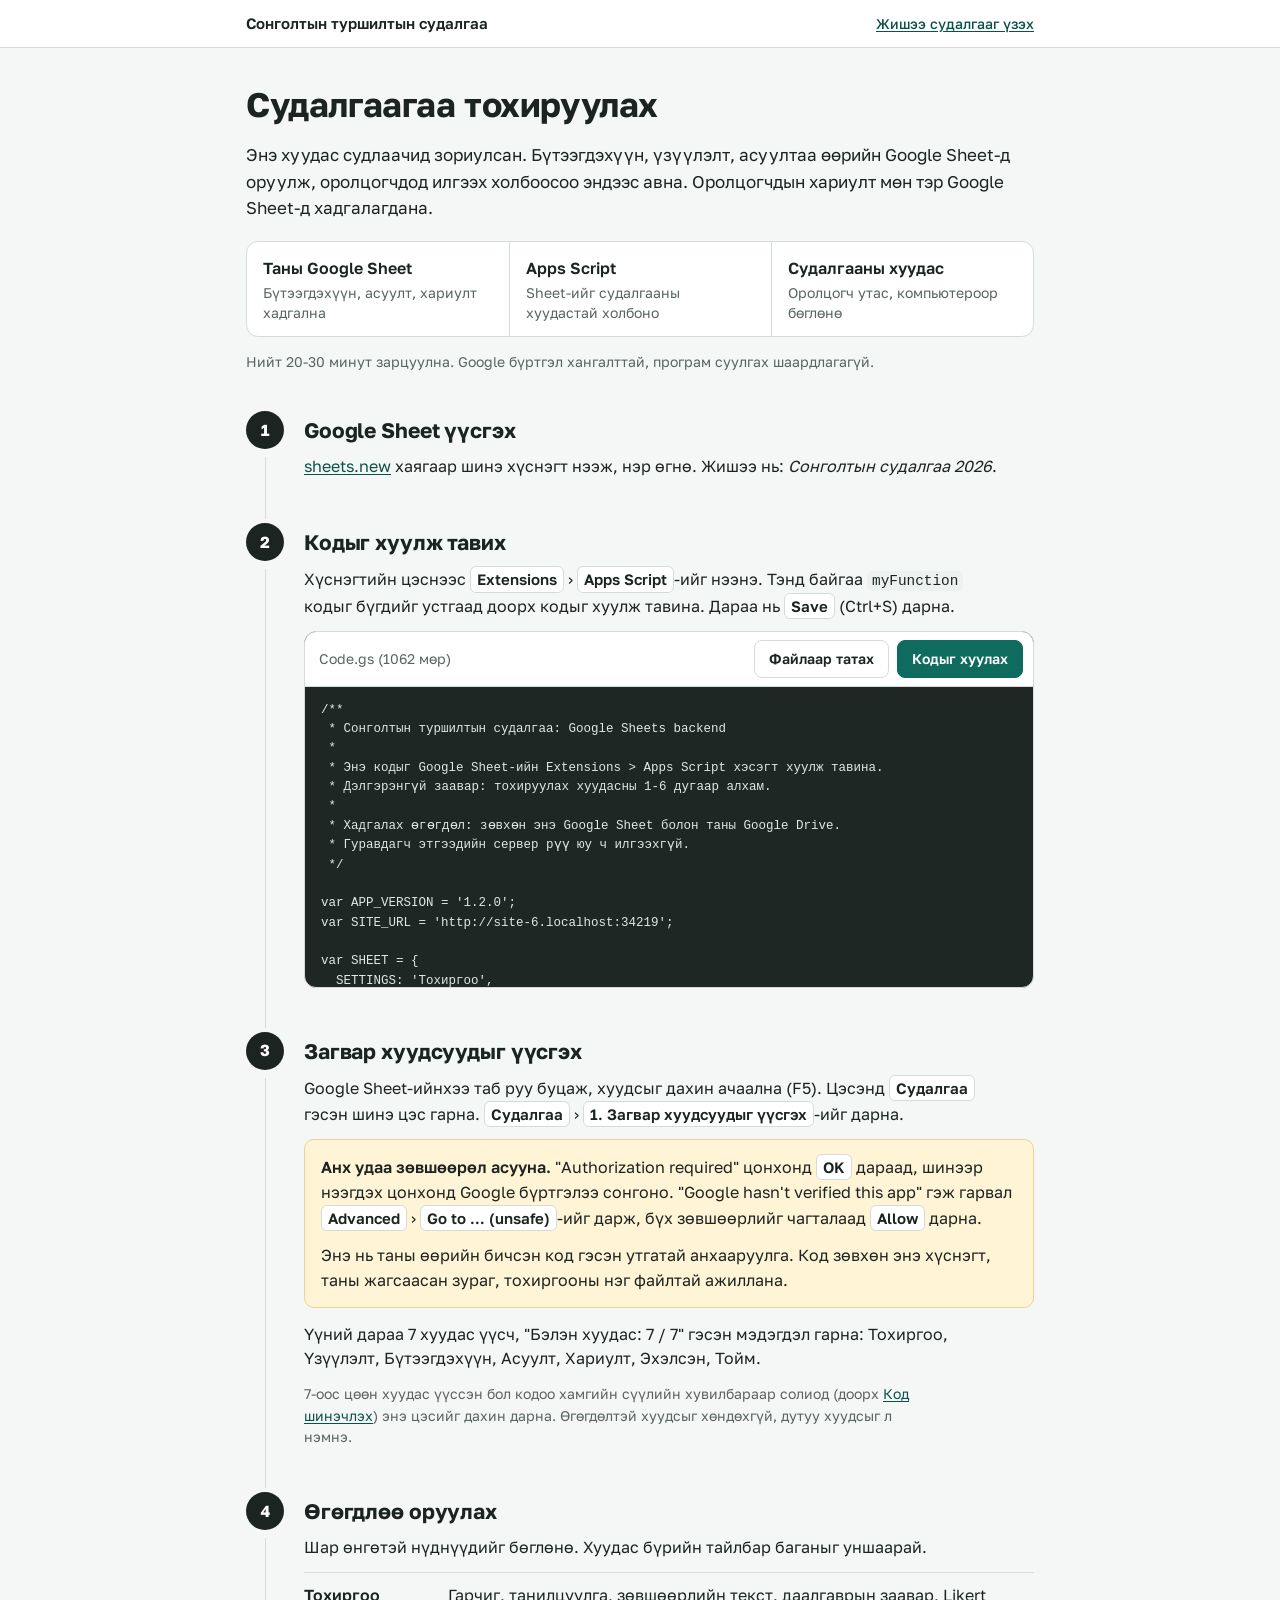
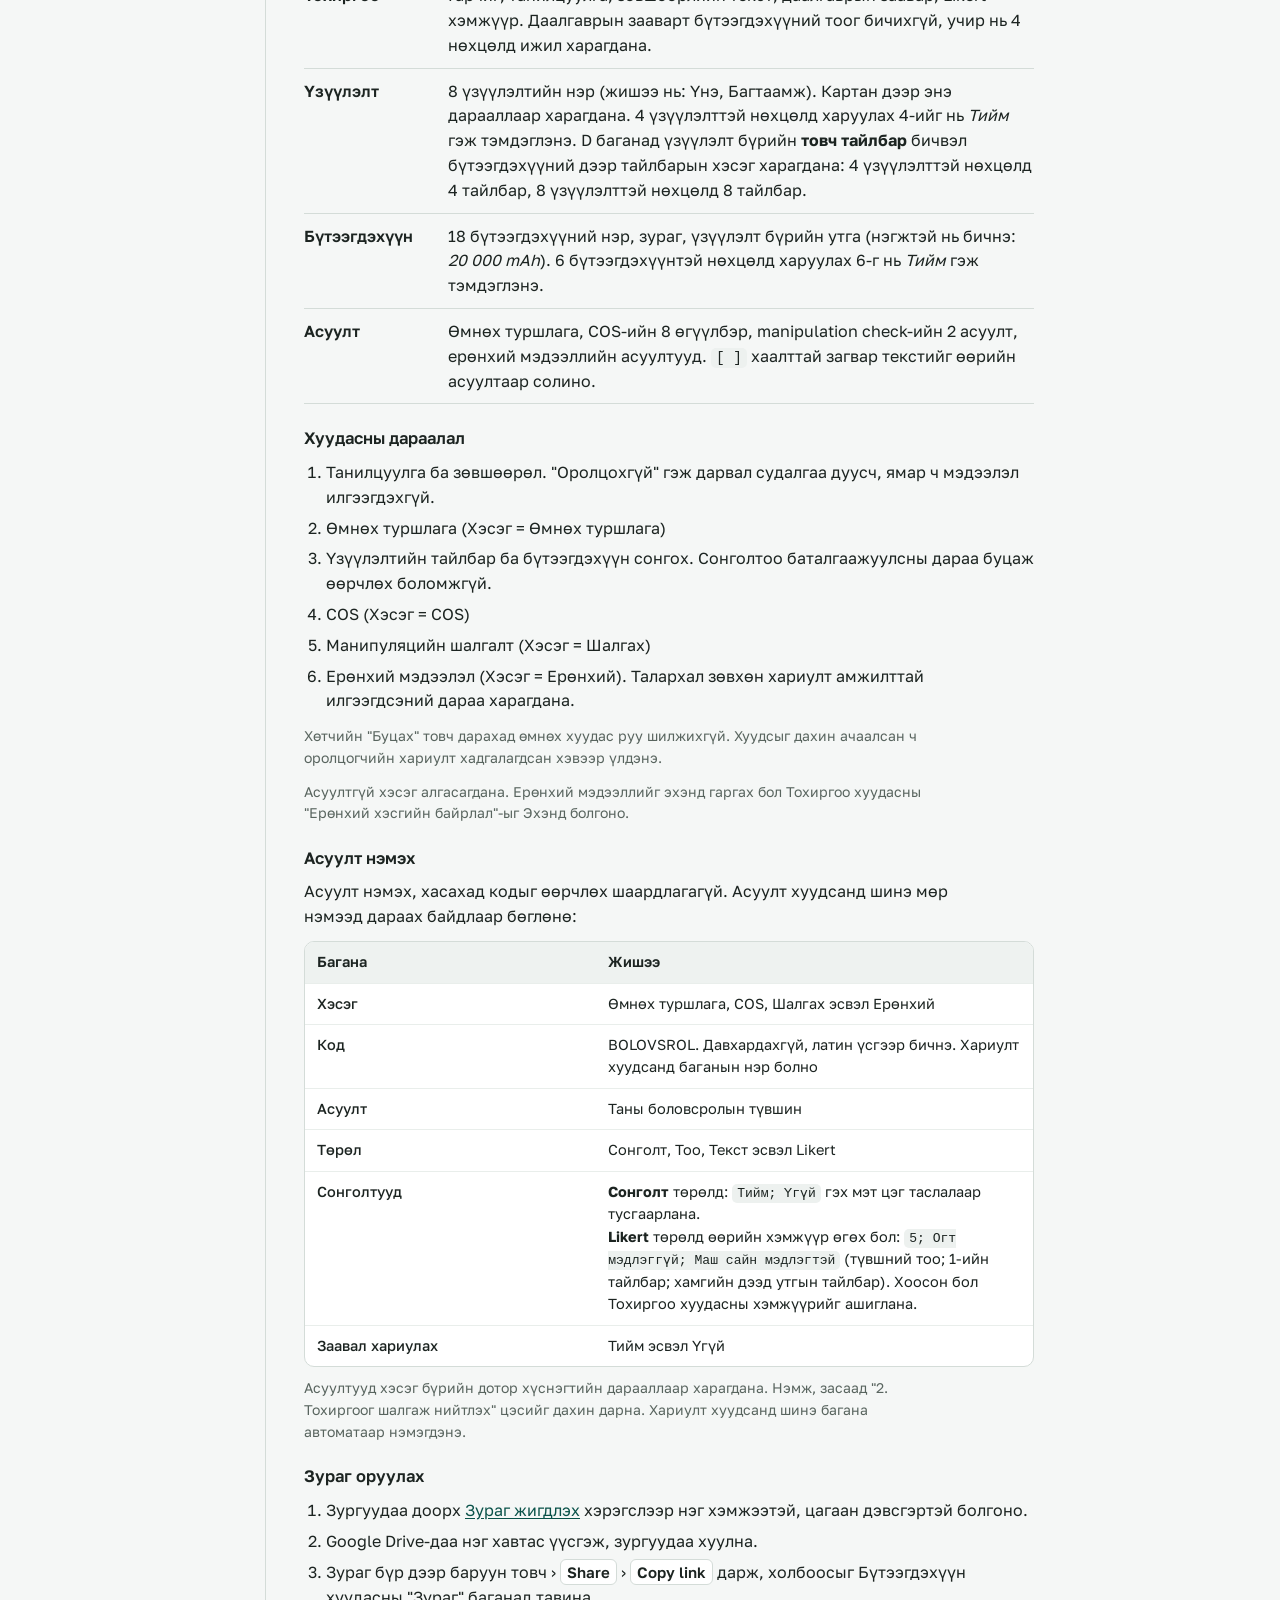
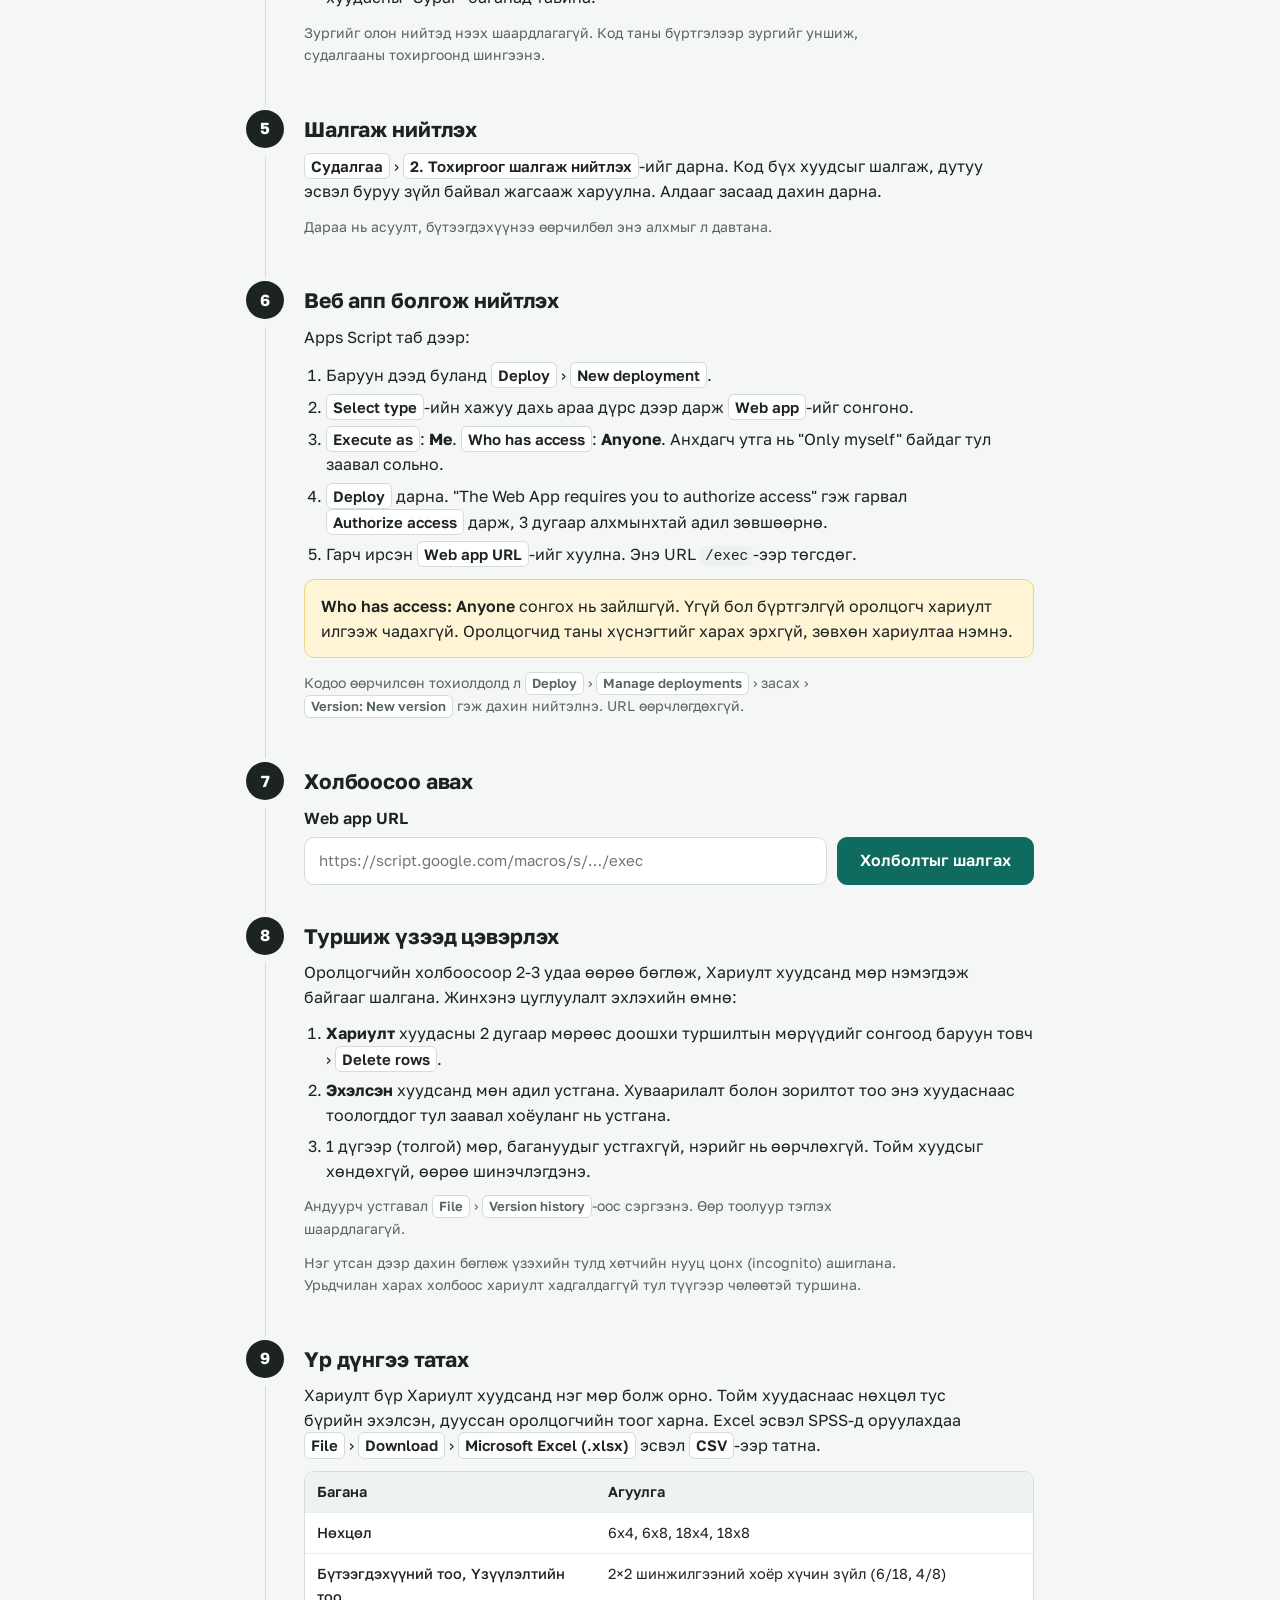
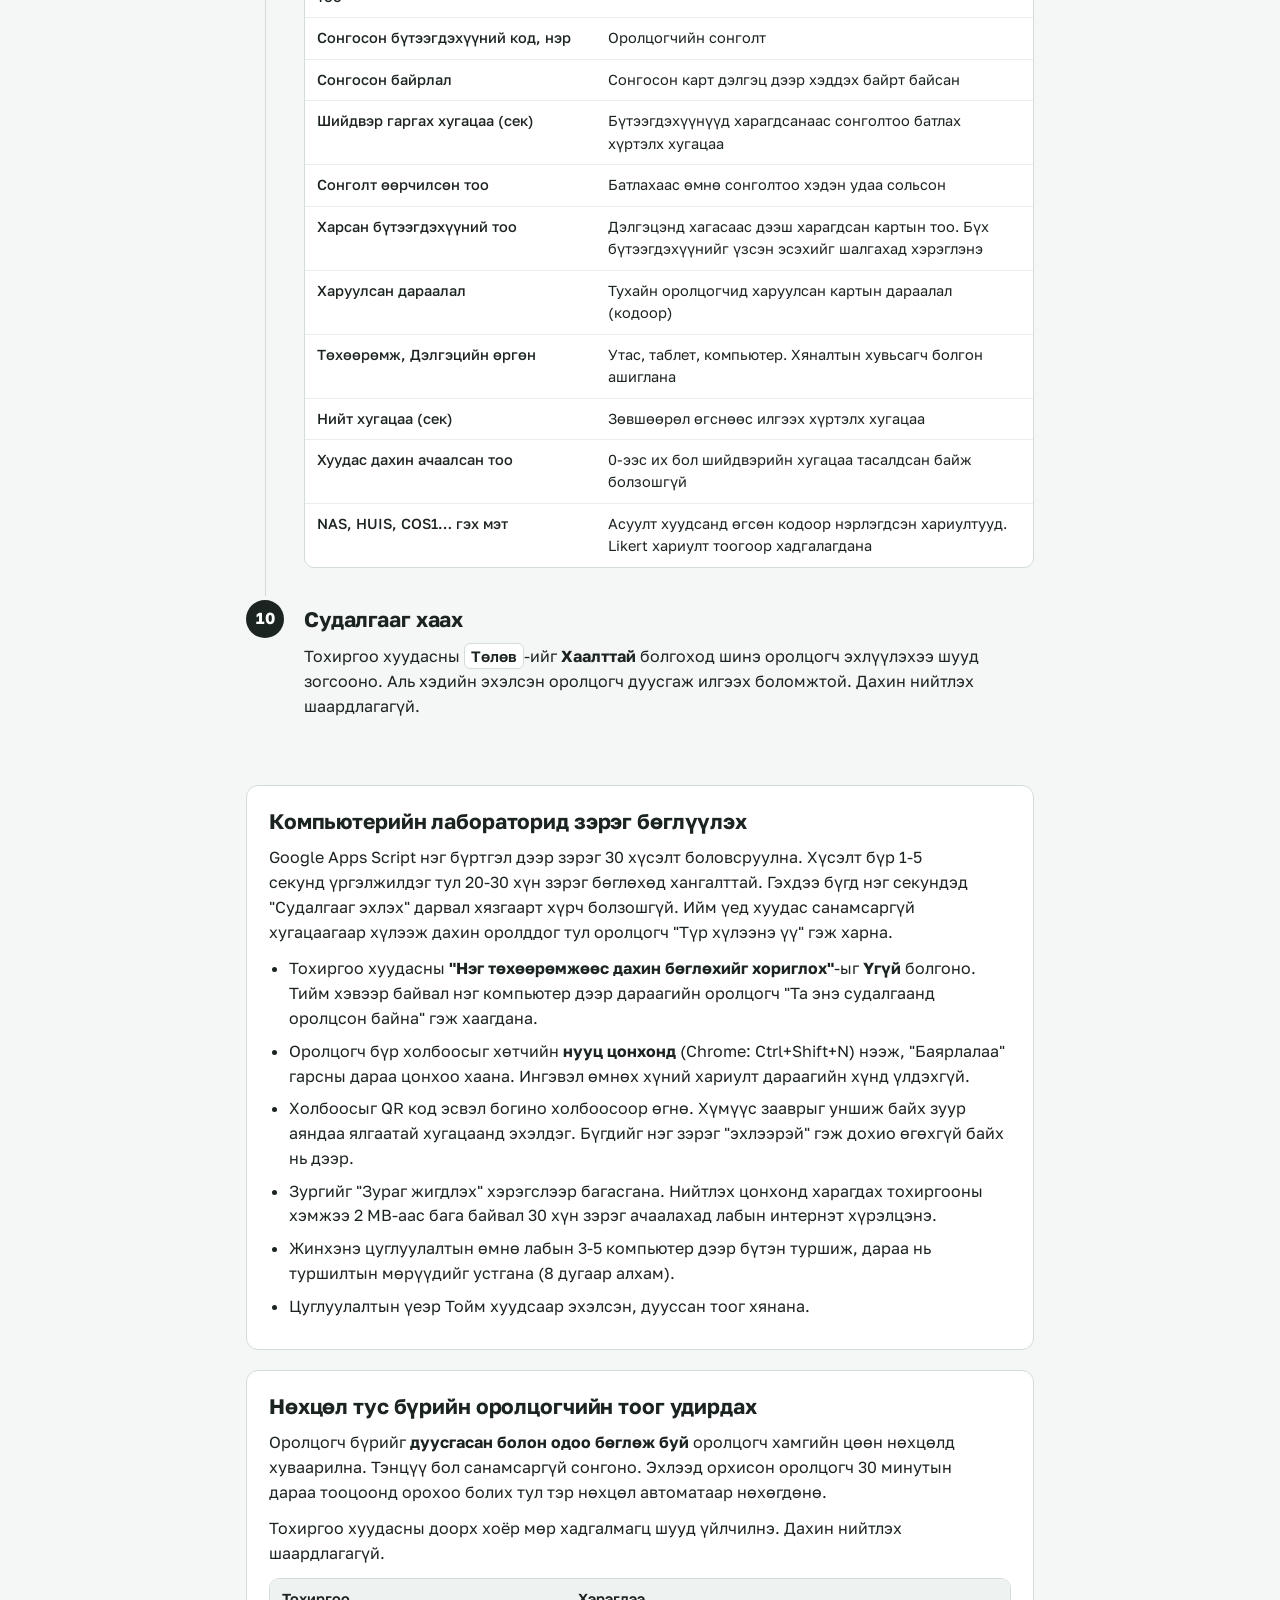
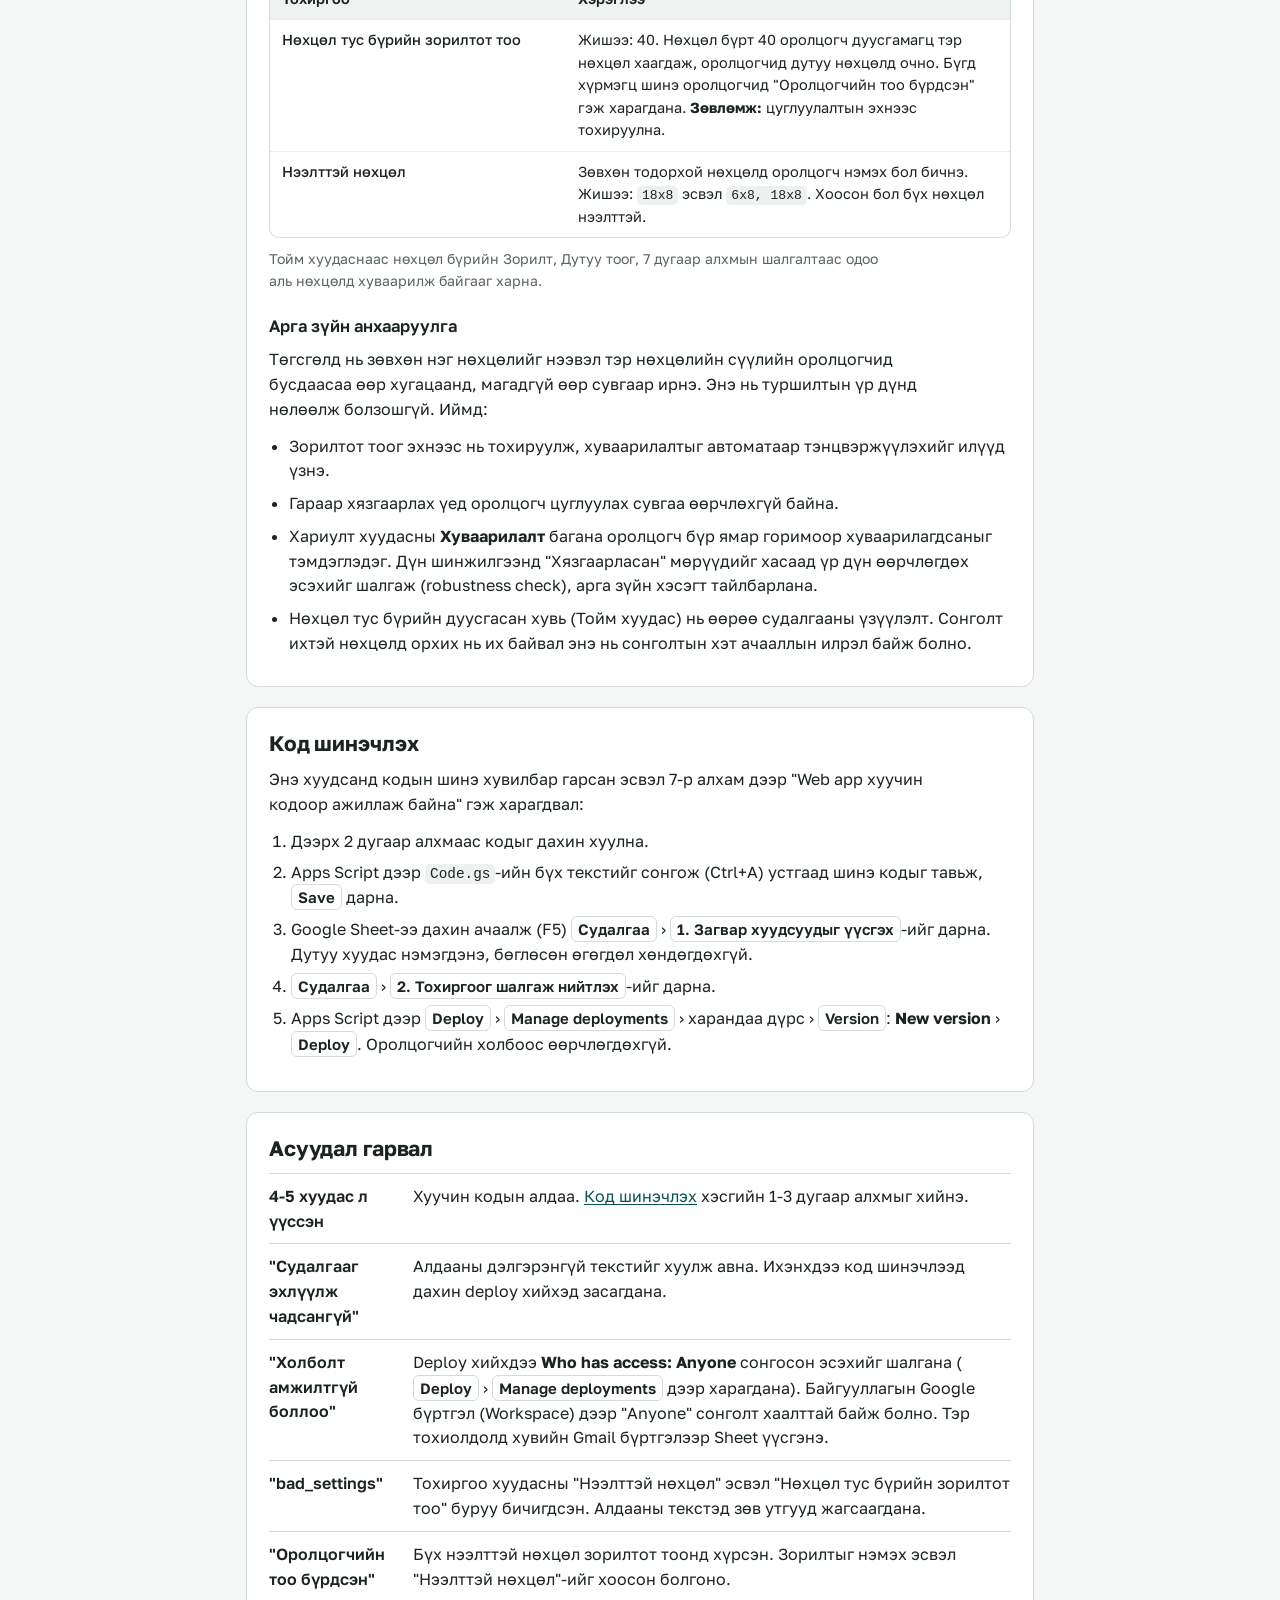
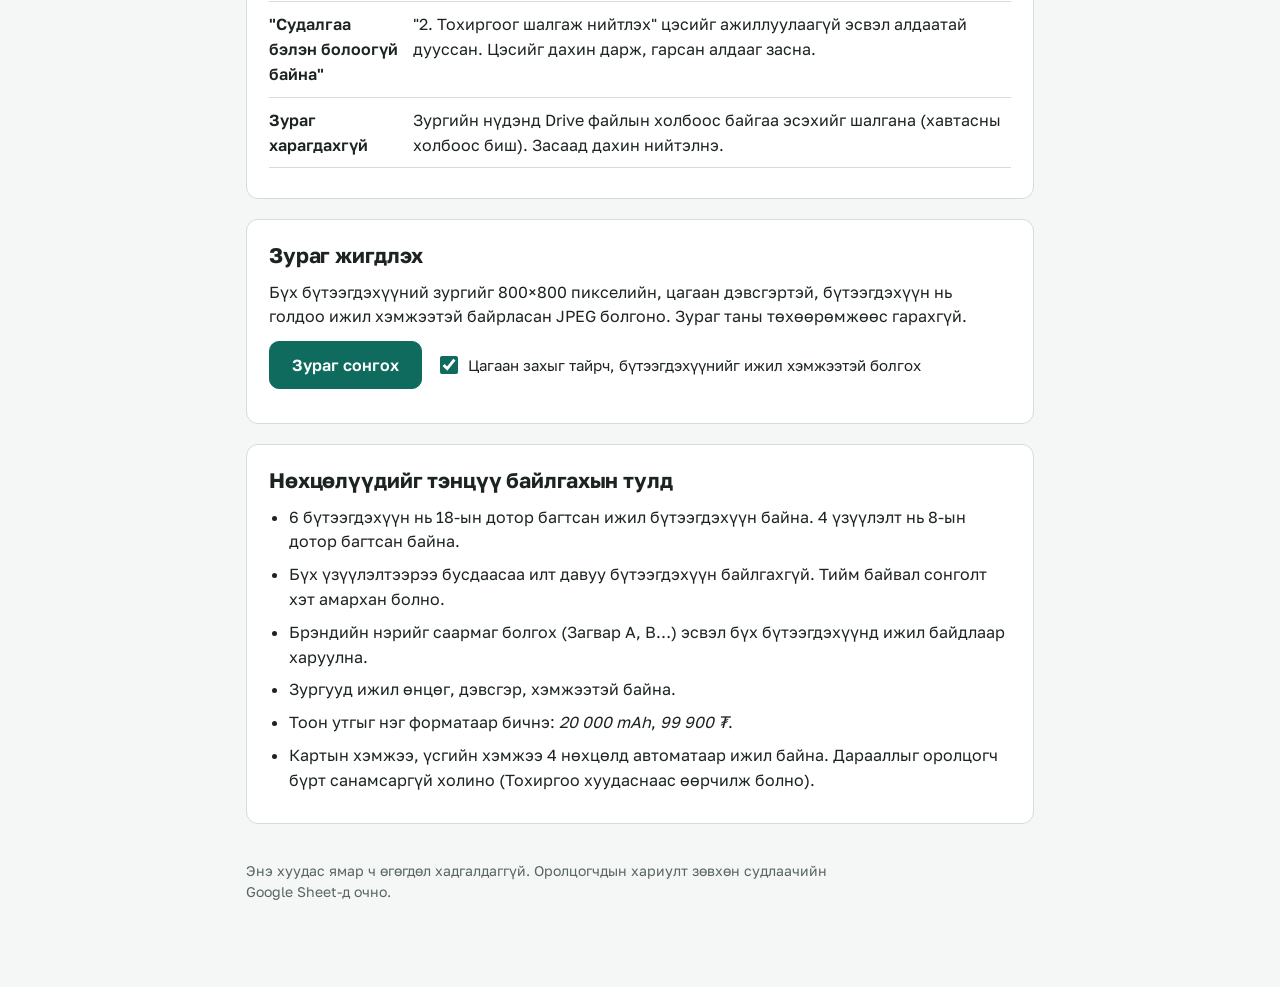
==== commit 207f8ab7: "Survive bursts of simultaneous participants; lab-session guide - Config, start and submit retry with" ====
--- a/setup.html
+++ b/setup.html
@@ -147,9 +147,11 @@
         <h2>Туршиж үзээд цэвэрлэх</h2>
         <p>Оролцогчийн холбоосоор 2-3 удаа өөрөө бөглөж, Хариулт хуудсанд мөр нэмэгдэж байгааг шалгана. Жинхэнэ цуглуулалт эхлэхийн өмнө:</p>
         <ol class="sub">
-          <li>Хариулт болон Эхэлсэн хуудасны туршилтын мөрүүдийг устгана (толгой мөрийг үлдээнэ).</li>
-        </ol>
-        <p class="fine">Хуваарилалт Эхэлсэн хуудасны мөрөөс тоологддог тул туршилтын мөрийг устгахад хангалттай. Өөр тоолуур тэглэх шаардлагагүй.</p>
+          <li><strong>Хариулт</strong> хуудасны 2 дугаар мөрөөс доошхи туршилтын мөрүүдийг сонгоод баруун товч › <span class="ui">Delete rows</span>.</li>
+          <li><strong>Эхэлсэн</strong> хуудсанд мөн адил устгана. Хуваарилалт болон зорилтот тоо энэ хуудаснаас тоологддог тул заавал хоёуланг нь устгана.</li>
+          <li>1 дүгээр (толгой) мөр, багануудыг устгахгүй, нэрийг нь өөрчлөхгүй. Тойм хуудсыг хөндөхгүй, өөрөө шинэчлэгдэнэ.</li>
+        </ol>
+        <p class="fine">Андуурч устгавал <span class="ui">File</span> › <span class="ui">Version history</span>-оос сэргээнэ. Өөр тоолуур тэглэх шаардлагагүй.</p>
         <p class="fine">Нэг утсан дээр дахин бөглөж үзэхийн тулд хөтчийн нууц цонх (incognito) ашиглана. Урьдчилан харах холбоос хариулт хадгалдаггүй тул түүгээр чөлөөтэй туршина.</p>
       </li>
 
@@ -183,6 +185,19 @@
       </li>
     </ol>
 
+    <section class="tool" id="lab" aria-labelledby="labTitle">
+      <h2 id="labTitle">Компьютерийн лабораторид зэрэг бөглүүлэх</h2>
+      <p>Google Apps Script нэг бүртгэл дээр зэрэг 30 хүсэлт боловсруулна. Хүсэлт бүр 1-5 секунд үргэлжилдэг тул 20-30 хүн зэрэг бөглөхөд хангалттай. Гэхдээ бүгд нэг секундэд "Судалгааг эхлэх" дарвал хязгаарт хүрч болзошгүй. Ийм үед хуудас санамсаргүй хугацаагаар хүлээж дахин оролддог тул оролцогч "Түр хүлээнэ үү" гэж харна.</p>
+      <ul class="checklist">
+        <li>Тохиргоо хуудасны <strong>"Нэг төхөөрөмжөөс дахин бөглөхийг хориглох"</strong>-ыг <strong>Үгүй</strong> болгоно. Тийм хэвээр байвал нэг компьютер дээр дараагийн оролцогч "Та энэ судалгаанд оролцсон байна" гэж хаагдана.</li>
+        <li>Оролцогч бүр холбоосыг хөтчийн <strong>нууц цонхонд</strong> (Chrome: Ctrl+Shift+N) нээж, "Баярлалаа" гарсны дараа цонхоо хаана. Ингэвэл өмнөх хүний хариулт дараагийн хүнд үлдэхгүй.</li>
+        <li>Холбоосыг QR код эсвэл богино холбоосоор өгнө. Хүмүүс зааврыг уншиж байх зуур аяндаа ялгаатай хугацаанд эхэлдэг. Бүгдийг нэг зэрэг "эхлээрэй" гэж дохио өгөхгүй байх нь дээр.</li>
+        <li>Зургийг "Зураг жигдлэх" хэрэгслээр багасгана. Нийтлэх цонхонд харагдах тохиргооны хэмжээ 2 MB-аас бага байвал 30 хүн зэрэг ачаалахад лабын интернэт хүрэлцэнэ.</li>
+        <li>Жинхэнэ цуглуулалтын өмнө лабын 3-5 компьютер дээр бүтэн туршиж, дараа нь туршилтын мөрүүдийг устгана (8 дугаар алхам).</li>
+        <li>Цуглуулалтын үеэр Тойм хуудсаар эхэлсэн, дууссан тоог хянана.</li>
+      </ul>
+    </section>
+
     <section class="tool" id="quota" aria-labelledby="quotaTitle">
       <h2 id="quotaTitle">Нөхцөл тус бүрийн оролцогчийн тоог удирдах</h2>
       <p>Оролцогч бүрийг <strong>дуусгасан болон одоо бөглөж буй</strong> оролцогч хамгийн цөөн нөхцөлд хуваарилна. Тэнцүү бол санамсаргүй сонгоно. Эхлээд орхисон оролцогч 30 минутын дараа тооцоонд орохоо болих тул тэр нөхцөл автоматаар нөхөгдөнө.</p>
